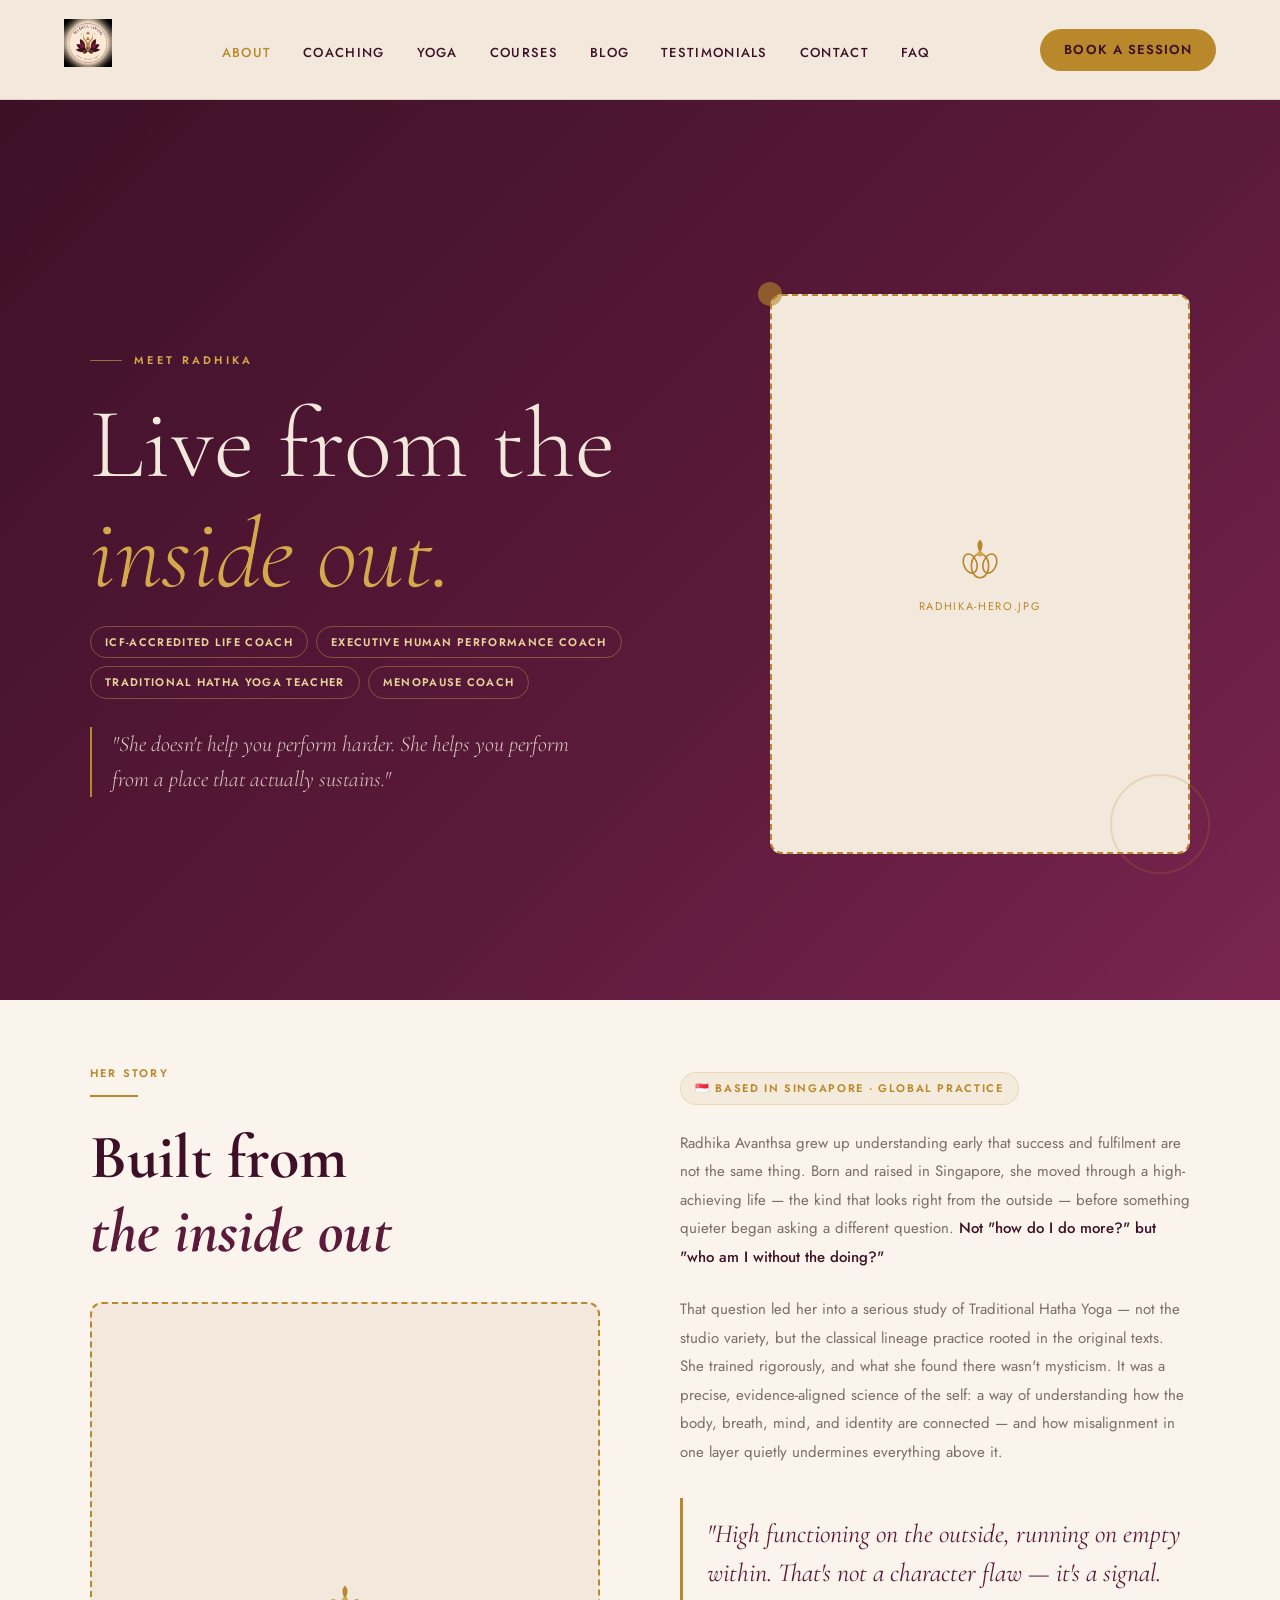
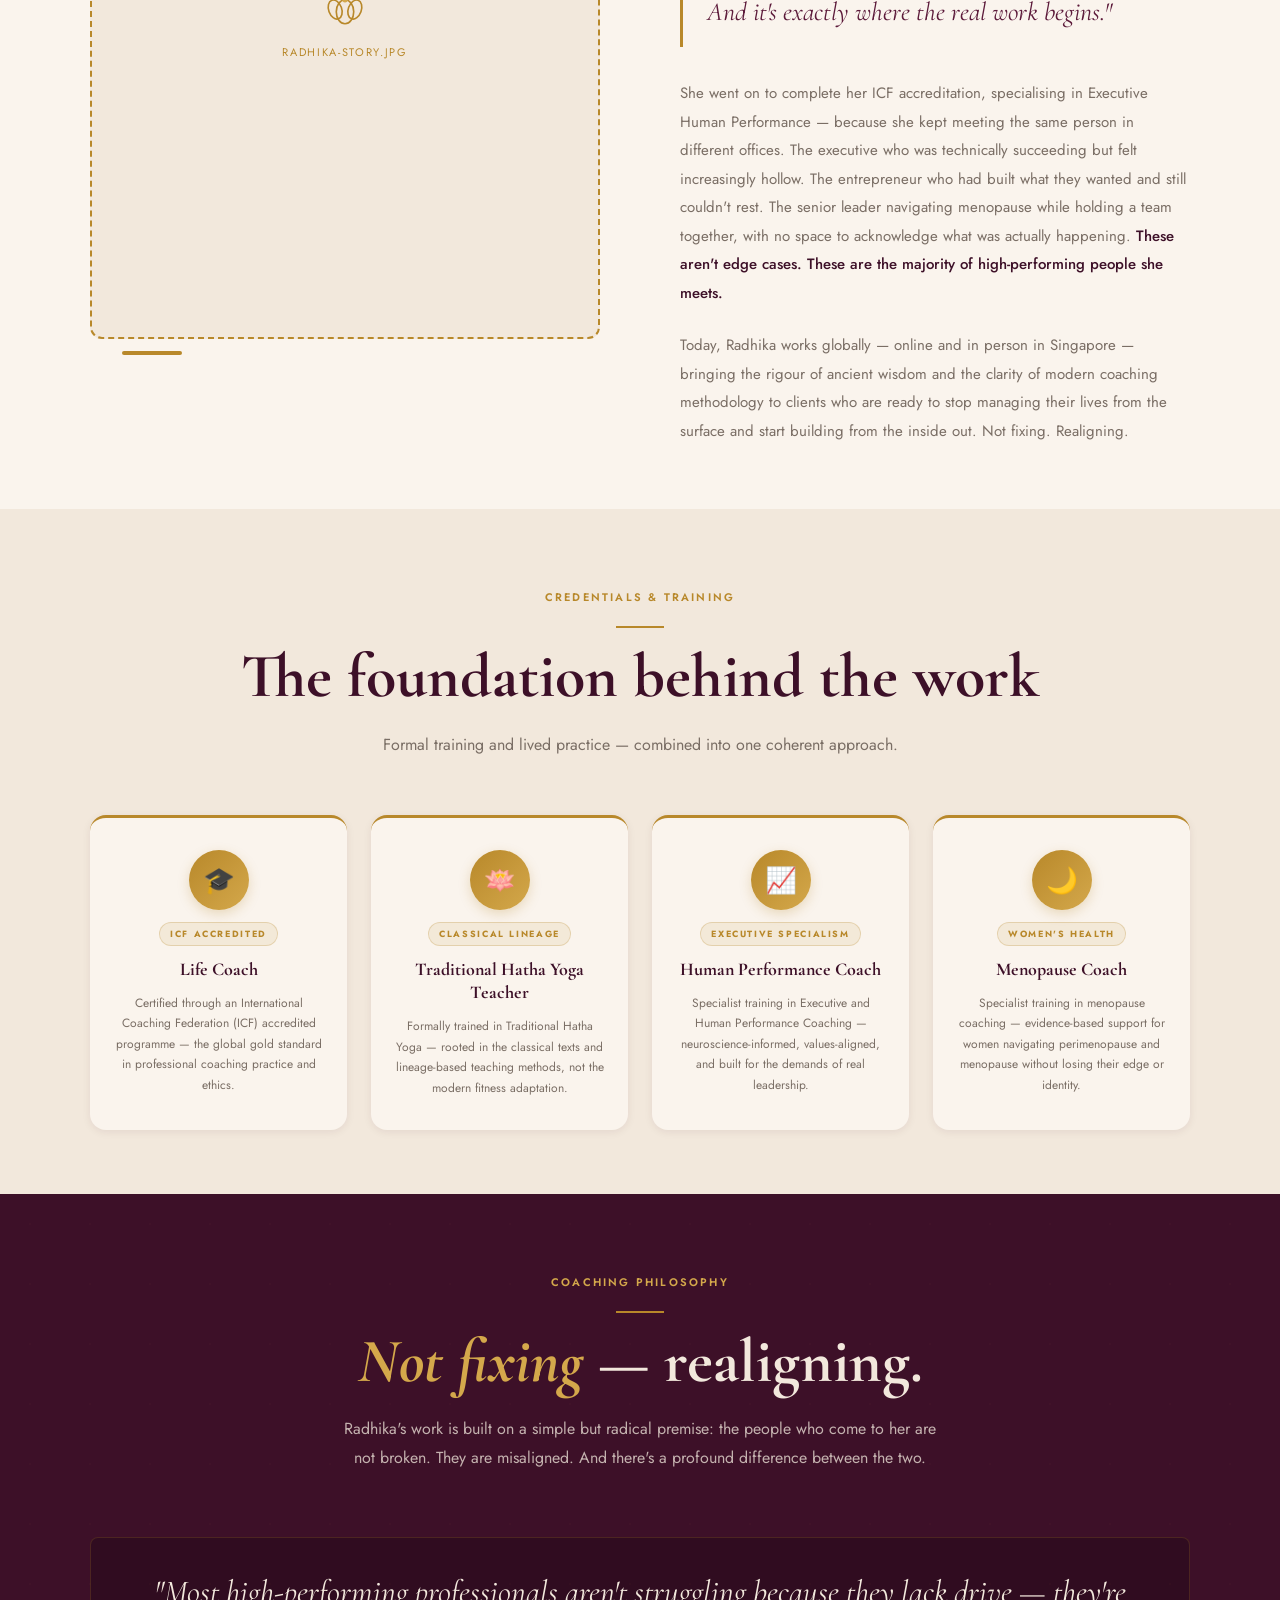
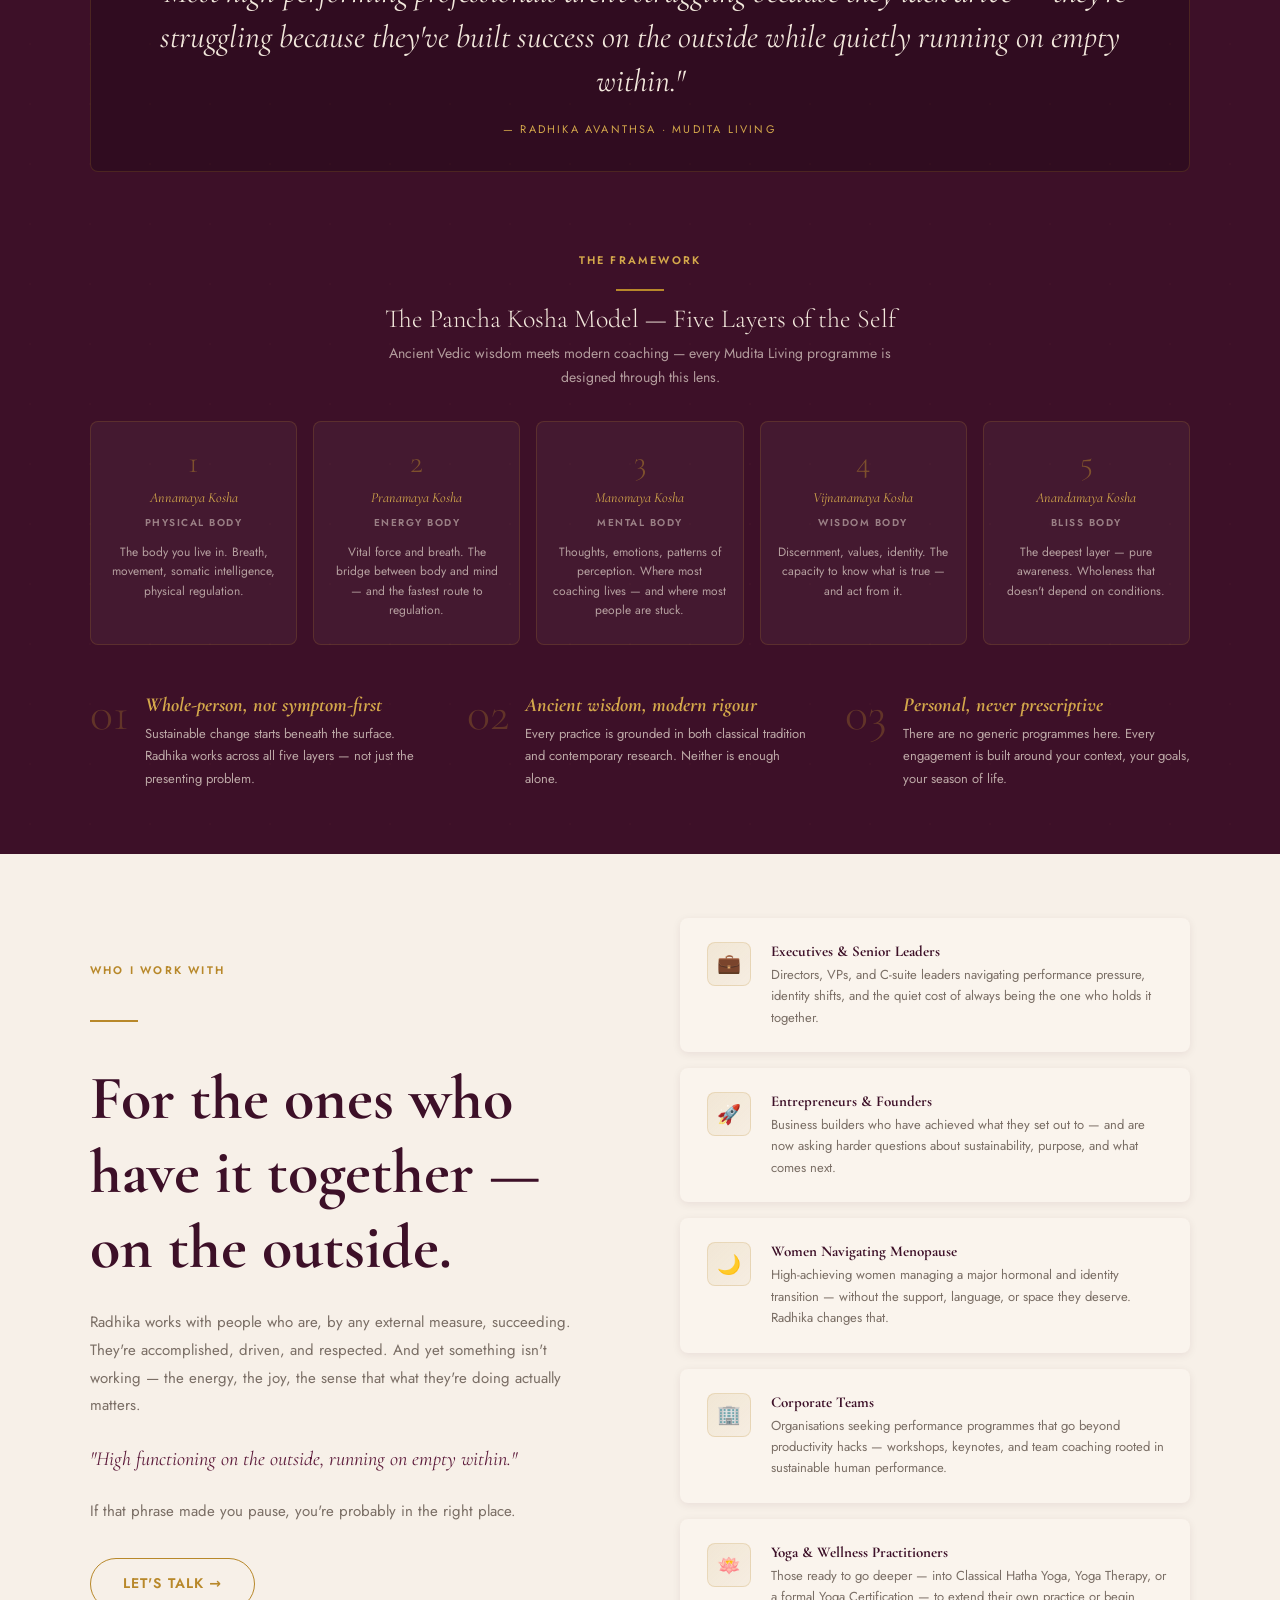
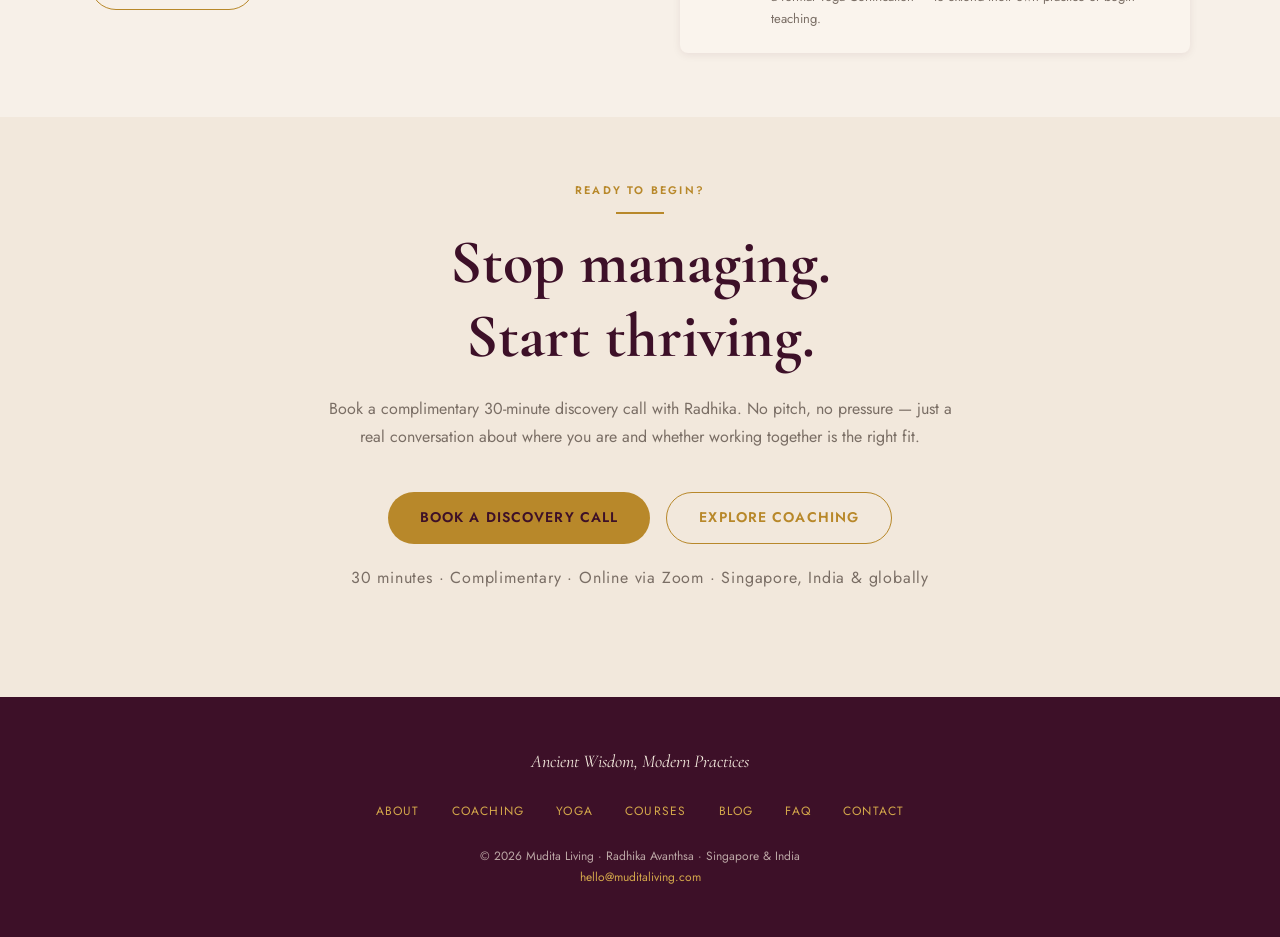
==== pages/about.html @ 6f137ca6 "Fix full nav all pages + active states + font sizes" ====
<!DOCTYPE html>
<html lang="en">
<head>
  <meta charset="UTF-8" />
  <meta name="viewport" content="width=device-width, initial-scale=1.0" />
  <title>About Radhika Avanthsa — ICF-Accredited Coach | Mudita Living</title>
  <meta name="description" content="Meet Radhika Avanthsa — ICF-Accredited Life Coach, Executive Human Performance Coach, and Traditional Hatha Yoga Teacher based in Singapore. Ancient wisdom, modern practice." />
  <meta name="keywords" content="Radhika Avanthsa, ICF accredited life coach Singapore, executive coach Singapore, yoga teacher Singapore, menopause coach" />
  <link rel="stylesheet" href="../assets/brand.css" />
  <style>
  /* Brand tokens — embedded for local file compatibility */
  @import url('https://fonts.googleapis.com/css2?family=Cormorant+Garamond:ital,wght@0,300;0,400;0,600;1,400&family=Jost:wght@300;400;500;600&display=swap');
  :root {
    --burgundy: #5C1A3A;
    --dark-burgundy: #3D1028;
    --gold: #B8882A;
    --light-gold: #D4A84B;
    --pale-gold: #E8D49A;
    --cream: #F2E8DC;
    --cream-2: #F7F0E8;
    --off-white: #FAF4ED;
    --muted-brown: #7A6E65;
    --warm-beige: #DDD0BE;
    --font-display: 'Cormorant Garamond', Georgia, serif;
    --font-body: 'Jost', system-ui, sans-serif;
    --text-hero: clamp(66px, 9.4vw, 100px);
    --text-h1: clamp(43px, 6.2vw, 62px);
    --text-h2: clamp(35px, 4.7vw, 43px);
    --text-h3: 25px;
    --text-body: 24px;
    --text-caption: 19px;
    --space-xs: 0.5rem;
    --space-sm: 1rem;
    --space-md: 2rem;
    --space-lg: 4rem;
    --space-xl: 8rem;
    --radius-sm: 4px;
    --radius-md: 8px;
    --radius-lg: 16px;
    --radius-pill: 999px;
    --shadow-sm: 0 2px 8px rgba(61,16,40,0.08);
    --shadow-md: 0 4px 20px rgba(61,16,40,0.12);
    --shadow-lg: 0 8px 40px rgba(61,16,40,0.16);
  }
  *, *::before, *::after { box-sizing: border-box; margin: 0; padding: 0; }
  html { scroll-behavior: smooth; }
  body { font-family: var(--font-body); font-size: var(--text-body); color: var(--muted-brown); background-color: var(--cream); line-height: 1.7; -webkit-font-smoothing: antialiased; }
  h1,h2,h3,h4 { font-family: var(--font-display); color: var(--dark-burgundy); line-height: 1.2; }
  .btn-primary { display:inline-block; background:var(--gold); color:var(--dark-burgundy); font-family:var(--font-body); font-weight:600; font-size:14px; letter-spacing:0.08em; text-transform:uppercase; padding:14px 32px; border-radius:var(--radius-pill); text-decoration:none; transition:background 0.2s,transform 0.2s; }
  .btn-primary:hover { background:var(--light-gold); transform:translateY(-1px); }
  .btn-outline { display:inline-block; border:1.5px solid var(--gold); color:var(--gold); font-family:var(--font-body); font-weight:600; font-size:14px; letter-spacing:0.08em; text-transform:uppercase; padding:13px 32px; border-radius:var(--radius-pill); text-decoration:none; transition:all 0.2s; }
  .btn-outline:hover { background:var(--gold); color:var(--dark-burgundy); }
  .section-label { font-family:var(--font-body); font-size:11px; font-weight:600; letter-spacing:0.2em; text-transform:uppercase; color:var(--gold); }
  .divider-gold { width:48px; height:2px; background:var(--gold); margin:1rem 0; }
</style>
  <style>

    /* ═══════════════════════════════════════════
       NAV — exact from index.html
    ═══════════════════════════════════════════ */
    nav {
      position: fixed; position: relative; top: 0; left: 0; right: 0;
      display: flex; align-items: center; justify-content: space-between;
      padding: 1.2rem 5%;
      background: rgba(242, 232, 220, 0.95);
      backdrop-filter: blur(8px);
      border-bottom: 1px solid var(--warm-beige);
      z-index: 100;
    }
    .nav-logo img { height: 52px; }
    .nav-logo-text {
      font-family: var(--font-display);
      font-size: 22px; font-weight: 600;
      color: var(--dark-burgundy); text-decoration: none;
      letter-spacing: 0.02em;
    }
    .nav-links { display: flex; gap: 2rem; list-style: none; }
    .nav-links a {
      font-family: var(--font-body); font-size: 13px; font-weight: 500;
      letter-spacing: 0.1em; text-transform: uppercase;
      color: var(--dark-burgundy); text-decoration: none;
      transition: color 0.2s;
    }
    .nav-links a:hover { color: var(--gold); }
    .nav-links a.active { color: var(--gold); }
    .nav-cta { font-size: 13px !important; padding: 10px 24px !important; }

    /* ═══════════════════════════════════════════
       SECTION BASE
    ═══════════════════════════════════════════ */
    section { padding: var(--space-lg) 5%; }
    .section-inner { max-width: 1100px; margin: 0 auto; }
    .section-header { text-align: center; margin-bottom: 3.5rem; }
    .section-header h2 { font-size: var(--text-h1); margin: 0.5rem 0 1rem; }
    .section-header p { max-width: 580px; margin: 0 auto; font-size: 16px; line-height: 1.8; }

    /* ═══════════════════════════════════════════
       1. HERO
    ═══════════════════════════════════════════ */
    .hero {
      min-height: 100vh;
      display: flex; align-items: center;
      background: linear-gradient(135deg, var(--dark-burgundy) 0%, var(--burgundy) 60%, #7A2550 100%);
      padding: 8rem 5% 5rem;
      position: relative; overflow: hidden;
    }
    .hero::before {
      content: '';
      position: absolute; inset: 0;
      background: url("data:image/svg+xml,%3Csvg width='60' height='60' viewBox='0 0 60 60' xmlns='http://www.w3.org/2000/svg'%3E%3Cg fill='none' fill-rule='evenodd'%3E%3Cg fill='%23B8882A' fill-opacity='0.06'%3E%3Ccircle cx='30' cy='30' r='1'/%3E%3C/g%3E%3C/g%3E%3C/svg%3E");
      opacity: 0.5;
    }
    .hero-layout {
      position: relative;
      display: grid;
      grid-template-columns: 1fr 420px;
      gap: 5rem;
      align-items: center;
      max-width: 1100px;
      margin: 0 auto;
      width: 100%;
    }
    .hero-content {}
    .hero-eyebrow {
      font-family: var(--font-body); font-size: 11px; font-weight: 600;
      letter-spacing: 0.3em; text-transform: uppercase;
      color: var(--light-gold); margin-bottom: 1.25rem;
      display: flex; align-items: center; gap: 0.75rem;
    }
    .hero-eyebrow::before {
      content: ''; display: inline-block;
      width: 32px; height: 1px; background: var(--light-gold); opacity: 0.6;
    }
    .hero h1 {
      font-size: var(--text-hero);
      color: var(--cream);
      font-weight: 300; line-height: 1.1;
      margin-bottom: 1rem;
    }
    .hero h1 em { color: var(--light-gold); font-style: italic; }
    .hero-titles {
      display: flex; flex-wrap: wrap; gap: 0.5rem;
      margin-bottom: 1.75rem;
    }
    .hero-title-chip {
      font-family: var(--font-body); font-size: 11px; font-weight: 600;
      letter-spacing: 0.12em; text-transform: uppercase;
      border: 1px solid rgba(212,168,75,0.4);
      color: var(--pale-gold);
      padding: 6px 14px; border-radius: var(--radius-pill);
    }
    .hero-tagline {
      font-family: var(--font-display); font-size: clamp(18px, 2.2vw, 22px);
      font-style: italic; font-weight: 300;
      color: rgba(242,232,220,0.85); line-height: 1.6;
      max-width: 480px;
      border-left: 2px solid var(--gold);
      padding-left: 1.25rem;
    }

    /* Image column */
    .hero-image-col {}
    .hero-image-wrap {
      position: relative;
    }
    /* ── IMAGE PLACEHOLDER ── */
    .image-placeholder {
      width: 100%; aspect-ratio: 3/4;
      background: linear-gradient(160deg, rgba(92,26,58,0.6) 0%, rgba(61,16,40,0.85) 100%);
      border-radius: var(--radius-lg);
      border: 1px solid rgba(184,136,42,0.25);
      display: flex; flex-direction: column;
      align-items: center; justify-content: center; gap: 0.75rem;
      position: relative;
    }
    .image-placeholder-label {
      font-family: var(--font-body); font-size: 11px; font-weight: 600;
      letter-spacing: 0.2em; text-transform: uppercase;
      color: rgba(212,168,75,0.5);
    }
    .image-placeholder-sub {
      font-size: 11px; color: rgba(242,232,220,0.3);
      letter-spacing: 0.08em;
    }
    .image-accent-ring {
      position: absolute; bottom: -20px; right: -20px;
      width: 100px; height: 100px;
      border: 2px solid rgba(184,136,42,0.2);
      border-radius: 50%;
    }
    .image-accent-dot {
      position: absolute; top: -12px; left: -12px;
      width: 24px; height: 24px;
      background: var(--gold); border-radius: 50%; opacity: 0.6;
    }

    /* ═══════════════════════════════════════════
       2. HER STORY
    ═══════════════════════════════════════════ */
    .story { background: var(--off-white); }
    .story-layout {
      display: grid; grid-template-columns: 1fr 1fr;
      gap: 5rem; align-items: start;
    }
    .story-left { position: sticky; top: 6rem; }
    .story-left .section-label { display: block; margin-bottom: 0.75rem; }
    .story-left h2 { font-size: var(--text-h1); margin-bottom: 1.5rem; }
    .story-left h2 em { font-style: italic; color: var(--burgundy); }

    /* Story image (desktop) */
    .story-image-wrap { position: relative; margin-top: 2rem; }
    .story-image-placeholder {
      width: 100%; aspect-ratio: 4/5;
      background: linear-gradient(160deg, var(--burgundy) 0%, var(--dark-burgundy) 100%);
      border-radius: var(--radius-lg);
      display: flex; flex-direction: column;
      align-items: center; justify-content: center; gap: 0.5rem;
    }
    .story-image-placeholder .image-placeholder-label {
      color: rgba(212,168,75,0.5);
    }
    .story-accent-bar {
      position: absolute; bottom: -1rem; left: 2rem;
      height: 4px; width: 60px;
      background: var(--gold); border-radius: 2px;
    }

    .story-right { display: flex; flex-direction: column; gap: 1.5rem; padding-top: 0.5rem; }
    .story-right p { font-size: 15px; line-height: 1.9; color: var(--muted-brown); }
    .story-right p strong {
      color: var(--dark-burgundy);
      font-weight: 500;
    }
    .story-pull-quote {
      font-family: var(--font-display); font-size: clamp(20px, 2.5vw, 26px);
      font-style: italic; color: var(--burgundy);
      line-height: 1.5;
      border-left: 3px solid var(--gold);
      padding: 1rem 0 1rem 1.5rem;
      margin: 0.5rem 0;
    }
    .story-origin-tag {
      display: inline-flex; align-items: center; gap: 0.5rem;
      font-family: var(--font-body); font-size: 11px; font-weight: 600;
      letter-spacing: 0.15em; text-transform: uppercase;
      color: var(--gold); background: rgba(184,136,42,0.08);
      border: 1px solid rgba(184,136,42,0.2);
      padding: 6px 14px; border-radius: var(--radius-pill);
      align-self: flex-start;
    }

    /* ═══════════════════════════════════════════
       3. CREDENTIALS
    ═══════════════════════════════════════════ */
    .credentials { background: var(--cream); }
    .creds-grid {
      display: grid; grid-template-columns: repeat(4, 1fr); gap: 1.5rem;
    }
    .cred-card {
      background: var(--off-white);
      border-radius: var(--radius-lg);
      padding: 2rem 1.5rem;
      text-align: center;
      border-top: 3px solid var(--gold);
      box-shadow: var(--shadow-sm);
      transition: transform 0.2s, box-shadow 0.2s;
      display: flex; flex-direction: column; align-items: center; gap: 0.75rem;
    }
    .cred-card:hover { transform: translateY(-3px); box-shadow: var(--shadow-md); }
    .cred-icon-wrap {
      width: 60px; height: 60px; border-radius: 50%;
      background: linear-gradient(135deg, var(--gold), var(--light-gold));
      display: flex; align-items: center; justify-content: center;
      font-size: 1.6rem;
      box-shadow: 0 4px 12px rgba(184,136,42,0.25);
    }
    .cred-badge {
      font-family: var(--font-body); font-size: 9px; font-weight: 700;
      letter-spacing: 0.18em; text-transform: uppercase;
      color: var(--gold); background: rgba(184,136,42,0.1);
      border: 1px solid rgba(184,136,42,0.25);
      padding: 3px 10px; border-radius: var(--radius-pill);
    }
    .cred-card h3 {
      font-family: var(--font-display); font-size: 18px;
      color: var(--dark-burgundy); line-height: 1.3;
    }
    .cred-card p { font-size: 12px; line-height: 1.7; color: var(--muted-brown); }

    /* ═══════════════════════════════════════════
       4. PHILOSOPHY
    ═══════════════════════════════════════════ */
    .philosophy {
      background: var(--dark-burgundy);
      position: relative; overflow: hidden;
    }
    .philosophy::before {
      content: '';
      position: absolute; inset: 0;
      background: url("data:image/svg+xml,%3Csvg width='60' height='60' viewBox='0 0 60 60' xmlns='http://www.w3.org/2000/svg'%3E%3Cg fill='none' fill-rule='evenodd'%3E%3Cg fill='%23B8882A' fill-opacity='0.04'%3E%3Ccircle cx='30' cy='30' r='1'/%3E%3C/g%3E%3C/g%3E%3C/svg%3E");
    }
    .philosophy .section-inner { position: relative; }
    .philosophy-top {
      text-align: center; margin-bottom: 4rem;
    }
    .philosophy-top .section-label { color: var(--light-gold); }
    .philosophy-top h2 {
      font-size: var(--text-h1); color: var(--cream);
      margin: 0.75rem 0 1rem;
    }
    .philosophy-top h2 em { font-style: italic; color: var(--light-gold); }
    .philosophy-top p {
      color: rgba(242,232,220,0.75); max-width: 600px;
      margin: 0 auto; font-size: 16px; line-height: 1.8;
    }

    /* Signature phrase band */
    .phrase-band {
      background: rgba(0,0,0,0.2);
      border: 1px solid rgba(184,136,42,0.2);
      border-radius: var(--radius-md);
      padding: 2rem 2.5rem;
      text-align: center;
      margin-bottom: 4rem;
    }
    .phrase-band blockquote {
      font-family: var(--font-display); font-size: clamp(22px, 3vw, 32px);
      font-style: italic; color: var(--cream); line-height: 1.4;
    }
    .phrase-band cite {
      display: block; margin-top: 1rem;
      font-family: var(--font-body); font-style: normal;
      font-size: 11px; letter-spacing: 0.2em; text-transform: uppercase;
      color: var(--light-gold);
    }

    /* Pancha Kosha grid */
    .kosha-grid {
      display: grid; grid-template-columns: repeat(5, 1fr); gap: 1rem;
      margin-bottom: 3rem;
    }
    .kosha-card {
      background: rgba(255,255,255,0.04);
      border: 1px solid rgba(184,136,42,0.2);
      border-radius: var(--radius-md);
      padding: 1.5rem 1rem; text-align: center;
      transition: background 0.2s, border-color 0.2s;
    }
    .kosha-card:hover {
      background: rgba(184,136,42,0.1);
      border-color: rgba(184,136,42,0.4);
    }
    .kosha-num {
      font-family: var(--font-display); font-size: 32px;
      font-weight: 300; color: var(--gold); opacity: 0.5;
      line-height: 1;
      margin-bottom: 0.5rem;
    }
    .kosha-sanskrit {
      font-family: var(--font-display); font-size: 14px;
      font-style: italic; color: var(--light-gold);
      margin-bottom: 0.25rem;
    }
    .kosha-english {
      font-family: var(--font-body); font-size: 10px;
      font-weight: 600; letter-spacing: 0.15em; text-transform: uppercase;
      color: rgba(242,232,220,0.5); margin-bottom: 0.75rem;
    }
    .kosha-card p { font-size: 12px; color: rgba(242,232,220,0.65); line-height: 1.6; }

    /* How it works — 3 principles */
    .principles-grid { display: grid; grid-template-columns: repeat(3, 1fr); gap: 2rem; }
    .principle {
      display: flex; gap: 1rem; align-items: flex-start;
    }
    .principle-num {
      font-family: var(--font-display); font-size: 48px; font-weight: 300;
      color: var(--gold); opacity: 0.3; line-height: 0.9; flex-shrink: 0;
    }
    .principle h3 {
      font-family: var(--font-display); font-size: 20px;
      font-style: italic; color: var(--light-gold); margin-bottom: 0.4rem;
    }
    .principle p { font-size: 13px; color: rgba(242,232,220,0.7); line-height: 1.7; }

    /* ═══════════════════════════════════════════
       5. WHO I WORK WITH
    ═══════════════════════════════════════════ */
    .who { background: var(--cream-2); }
    .who-layout { display: grid; grid-template-columns: 1fr 1fr; gap: 5rem; align-items: center; }
    .who-intro { display: flex; flex-direction: column; gap: 1.5rem; }
    .who-intro h2 { font-size: var(--text-h1); }
    .who-intro p { font-size: 15px; line-height: 1.85; }
    .who-intro .signature-phrase {
      font-family: var(--font-display); font-size: 20px; font-style: italic;
      color: var(--burgundy); line-height: 1.5;
    }

    .who-cards { display: flex; flex-direction: column; gap: 1rem; }
    .who-card {
      display: flex; gap: 1.25rem; align-items: flex-start;
      background: var(--off-white); border-radius: var(--radius-md);
      padding: 1.5rem;
      box-shadow: var(--shadow-sm);
      border-left: 3px solid transparent;
      transition: border-color 0.2s, box-shadow 0.2s;
    }
    .who-card:hover { border-color: var(--gold); box-shadow: var(--shadow-md); }
    .who-card-icon {
      width: 44px; height: 44px; border-radius: var(--radius-md);
      background: linear-gradient(135deg, rgba(184,136,42,0.12), rgba(184,136,42,0.06));
      border: 1px solid rgba(184,136,42,0.2);
      display: flex; align-items: center; justify-content: center;
      font-size: 1.2rem; flex-shrink: 0;
    }
    .who-card h3 { font-size: 15px; color: var(--dark-burgundy); margin-bottom: 0.25rem; }
    .who-card p { font-size: 13px; line-height: 1.65; }

    /* ═══════════════════════════════════════════
       6. CTA
    ═══════════════════════════════════════════ */
    .cta-section {
      background: var(--cream);
      text-align: center;
      padding: var(--space-lg) 5%;
    }
    .cta-inner { max-width: 640px; margin: 0 auto; }
    .cta-section .section-label { display: block; margin-bottom: 0.75rem; }
    .cta-section h2 {
      font-size: var(--text-h1); margin: 0.5rem 0 1.25rem;
    }
    .cta-section p { font-size: 16px; line-height: 1.8; margin-bottom: 2.5rem; }
    .cta-actions { display: flex; gap: 1rem; justify-content: center; flex-wrap: wrap; }
    .cta-note {
      margin-top: 1.25rem;
      font-size: 12px; color: var(--muted-brown); letter-spacing: 0.05em;
    }

    /* ═══════════════════════════════════════════
       FOOTER — exact from index.html
    ═══════════════════════════════════════════ */
    footer {
      background: var(--dark-burgundy);
      color: rgba(242,232,220,0.7);
      padding: 3rem 5%;
      text-align: center;
    }
    footer .footer-logo img { height: 48px; margin-bottom: 1.5rem; opacity: 0.9; }
    footer p { font-size: 13px; line-height: 1.8; }
    footer a { color: var(--light-gold); text-decoration: none; }
    .footer-links {
      display: flex; justify-content: center; gap: 2rem;
      margin: 1.5rem 0; flex-wrap: wrap;
    }
    .footer-links a { font-size: 12px; letter-spacing: 0.1em; text-transform: uppercase; }

    /* ── HAMBURGER DROPDOWN ── */
    .nav-hamburger {
      display: none;
      background: none;
      border: none;
      font-size: 24px;
      color: #3D1028;
      cursor: pointer;
      padding: 4px 8px;
      line-height: 1;
    }
    .nav-dropdown {
      display: none;
      position: absolute;
      top: 100%;
      left: 0;
      right: 0;
      background: #F2E8DC;
      border-bottom: 2px solid #B8882A;
      padding: 1rem 5%;
      z-index: 99;
    }
    .nav-dropdown.open { display: block; }
    .nav-dropdown a {
      display: block;
      padding: 0.75rem 0;
      font-family: 'Jost', sans-serif;
      font-size: 14px;
      color: #3D1028;
      text-decoration: none;
      text-transform: uppercase;
      letter-spacing: 0.1em;
      border-bottom: 1px solid #DDD0BE;
    }
    .nav-dropdown a:hover { color: #B8882A; }
    .nav-dropdown .mob-book {
      display: block;
      margin-top: 0.75rem;
      background: #B8882A;
      color: #3D1028 !important;
      text-align: center;
      padding: 0.75rem 1rem;
      border-radius: 999px;
      font-weight: 600;
      border-bottom: none !important;
    }

    /* ═══════════════════════════════════════════
       RESPONSIVE
    ═══════════════════════════════════════════ */
    @media (max-width: 1024px) {
      .kosha-grid { grid-template-columns: repeat(3, 1fr); gap: 1rem; }
      .creds-grid { grid-template-columns: repeat(2, 1fr); }
      .hero-layout { grid-template-columns: 1fr; }
      .hero-image-col { display: none; }
    }
    @media (max-width: 768px) {
      .nav-links, .nav-cta { display: none !important; }
      .nav-hamburger { display: block; }
      .story-layout, .who-layout { grid-template-columns: 1fr; gap: 2.5rem; }
      .story-left { position: static; }
      .story-image-wrap { display: none; }
      .principles-grid { grid-template-columns: 1fr; gap: 2rem; }
      .kosha-grid { grid-template-columns: repeat(2, 1fr); }
    }
    @media (max-width: 480px) {
      .creds-grid { grid-template-columns: 1fr; }
      .kosha-grid { grid-template-columns: 1fr; }
    }

  </style>
</head>
<body>

  <!-- ══════════════════════════════════════
       NAV — exact from index.html
  ══════════════════════════════════════ -->
  <nav>
    <a class="nav-logo" href="../index.html">
      <img src="../assets/MuditaLiving-Logo-WithoutTL.png" alt="Mudita Living"
        style="height:48px;"
        onerror="this.style.display='none'; this.nextElementSibling.style.display='inline-block'"/>
      <span style="display:none; font-family:'Cormorant Garamond',serif; font-size:22px; color:#3D1028; font-weight:600; letter-spacing:0.05em;">Mudita Living</span>
    </a>
    <ul class="nav-links">
      <li><a href="about.html" class="active">About</a></li>
      <li><a href="coaching.html">Coaching</a></li>
      <li><a href="yoga.html">Yoga</a></li>
      <li><a href="courses.html">Courses</a></li>
      <li><a href="blog.html">Blog</a></li>
      <li><a href="testimonials.html">Testimonials</a></li>
      <li><a href="contact.html">Contact</a></li>
      <li><a href="faq.html">FAQ</a></li>
    </ul>
    <a href="contact.html" class="btn-primary nav-cta">Book a Session</a>
    <button class="nav-hamburger" id="navHamburger" onclick="toggleHamburger()" aria-label="Open menu">☰</button>
  </nav>

  <div class="nav-dropdown" id="navDropdown">
    <a href="about.html" onclick="closeHamburger()">About</a>
    <a href="coaching.html" onclick="closeHamburger()">Coaching</a>
    <a href="yoga.html" onclick="closeHamburger()">Yoga</a>
    <a href="courses.html" onclick="closeHamburger()">Courses</a>
    <a href="blog.html" onclick="closeHamburger()">Blog</a>
    <a href="testimonials.html" onclick="closeHamburger()">Testimonials</a>
    <a href="contact.html" onclick="closeHamburger()">Contact</a>
    <a href="faq.html" onclick="closeHamburger()">FAQ</a>
    <a href="contact.html" class="mob-book" onclick="closeHamburger()">Book a Session</a>
  </div>

  <!-- ══════════════════════════════════════
       1. HERO
  ══════════════════════════════════════ -->
  <section class="hero">
    <div class="hero-layout">
      <div class="hero-content">
        <p class="hero-eyebrow">Meet Radhika</p>
        <h1>Live from the<br/><em>inside out.</em></h1>
        <div class="hero-titles">
          <span class="hero-title-chip">ICF-Accredited Life Coach</span>
          <span class="hero-title-chip">Executive Human Performance Coach</span>
          <span class="hero-title-chip">Traditional Hatha Yoga Teacher</span>
          <span class="hero-title-chip">Menopause Coach</span>
        </div>
        <p class="hero-tagline">
          "She doesn't help you perform harder. She helps you perform from a place that actually sustains."
        </p>
      </div>

      <div class="hero-image-col">
        <div class="hero-image-wrap">
          <!-- ╔══════════════════════════════╗
               ║   IMAGE PLACEHOLDER          ║
               ║   Replace with Radhika's     ║
               ║   professional photo         ║
               ╚══════════════════════════════╝ -->
          <!-- Replace with: assets/images/radhika-hero.jpg -->
          <div class="image-placeholder" id="hero-image-placeholder" style="background:#F2E8DC; border:2px dashed #B8882A; border-radius:12px; min-height:320px; display:flex; align-items:center; justify-content:center; flex-direction:column; gap:1rem;">
            <svg width="48" height="48" viewBox="0 0 44 44" fill="none">
              <ellipse cx="22" cy="30" rx="8" ry="11" fill="none" stroke="#B8882A" stroke-width="1.5"/>
              <ellipse cx="13" cy="28" rx="6" ry="9" transform="rotate(-20 13 28)" fill="none" stroke="#B8882A" stroke-width="1.5"/>
              <ellipse cx="31" cy="28" rx="6" ry="9" transform="rotate(20 31 28)" fill="none" stroke="#B8882A" stroke-width="1.5"/>
              <path d="M22 19 C20 14,18 10,22 6 C26 10,24 14,22 19Z" fill="#B8882A"/>
              <circle cx="22" cy="19" r="2.5" fill="#D4A84B"/>
            </svg>
            <span style="font-family:'Jost',sans-serif; font-size:11px; color:#B8882A; letter-spacing:0.15em; text-transform:uppercase;">radhika-hero.jpg</span>
          </div>
          <div class="image-accent-ring"></div>
          <div class="image-accent-dot"></div>
        </div>
      </div>
    </div>
  </section>

  <!-- ══════════════════════════════════════
       2. HER STORY
  ══════════════════════════════════════ -->
  <section class="story">
    <div class="section-inner">
      <div class="story-layout">

        <div class="story-left">
          <span class="section-label">Her Story</span>
          <div class="divider-gold" style="margin:0.75rem 0 1.5rem;"></div>
          <h2>Built from<br/><em>the inside out</em></h2>

          <!-- ╔══════════════════════════════╗
               ║   IMAGE PLACEHOLDER          ║
               ║   Radhika — candid / warm    ║
               ╚══════════════════════════════╝ -->
          <div class="story-image-wrap">
            <!-- Replace with: assets/images/radhika-story.jpg -->
            <div class="story-image-placeholder" id="story-image-placeholder" style="background:#F2E8DC; border:2px dashed #B8882A; border-radius:12px; min-height:320px; display:flex; align-items:center; justify-content:center; flex-direction:column; gap:1rem;">
              <svg width="48" height="48" viewBox="0 0 44 44" fill="none">
                <ellipse cx="22" cy="30" rx="8" ry="11" fill="none" stroke="#B8882A" stroke-width="1.5"/>
                <ellipse cx="13" cy="28" rx="6" ry="9" transform="rotate(-20 13 28)" fill="none" stroke="#B8882A" stroke-width="1.5"/>
                <ellipse cx="31" cy="28" rx="6" ry="9" transform="rotate(20 31 28)" fill="none" stroke="#B8882A" stroke-width="1.5"/>
                <path d="M22 19 C20 14,18 10,22 6 C26 10,24 14,22 19Z" fill="#B8882A"/>
                <circle cx="22" cy="19" r="2.5" fill="#D4A84B"/>
              </svg>
              <span style="font-family:'Jost',sans-serif; font-size:11px; color:#B8882A; letter-spacing:0.15em; text-transform:uppercase;">radhika-story.jpg</span>
            </div>
            <div class="story-accent-bar"></div>
          </div>
        </div>

        <div class="story-right">
          <span class="story-origin-tag">🇸🇬 Based in Singapore · Global practice</span>

          <p>Radhika Avanthsa grew up understanding early that success and fulfilment are not the same thing. Born and raised in Singapore, she moved through a high-achieving life — the kind that looks right from the outside — before something quieter began asking a different question. <strong>Not "how do I do more?" but "who am I without the doing?"</strong></p>

          <p>That question led her into a serious study of Traditional Hatha Yoga — not the studio variety, but the classical lineage practice rooted in the original texts. She trained rigorously, and what she found there wasn't mysticism. It was a precise, evidence-aligned science of the self: a way of understanding how the body, breath, mind, and identity are connected — and how misalignment in one layer quietly undermines everything above it.</p>

          <div class="story-pull-quote">
            "High functioning on the outside, running on empty within. That's not a character flaw — it's a signal. And it's exactly where the real work begins."
          </div>

          <p>She went on to complete her ICF accreditation, specialising in Executive Human Performance — because she kept meeting the same person in different offices. The executive who was technically succeeding but felt increasingly hollow. The entrepreneur who had built what they wanted and still couldn't rest. The senior leader navigating menopause while holding a team together, with no space to acknowledge what was actually happening. <strong>These aren't edge cases. These are the majority of high-performing people she meets.</strong></p>

          <p>Today, Radhika works globally — online and in person in Singapore — bringing the rigour of ancient wisdom and the clarity of modern coaching methodology to clients who are ready to stop managing their lives from the surface and start building from the inside out. Not fixing. Realigning.</p>
        </div>

      </div>
    </div>
  </section>

  <!-- ══════════════════════════════════════
       3. CREDENTIALS & TRAINING
  ══════════════════════════════════════ -->
  <section class="credentials">
    <div class="section-inner">
      <div class="section-header">
        <span class="section-label">Credentials & Training</span>
        <div class="divider-gold" style="margin:0.75rem auto;"></div>
        <h2>The foundation behind the work</h2>
        <p>Formal training and lived practice — combined into one coherent approach.</p>
      </div>

      <div class="creds-grid">

        <div class="cred-card">
          <div class="cred-icon-wrap">🎓</div>
          <span class="cred-badge">ICF Accredited</span>
          <h3>Life Coach</h3>
          <p>Certified through an International Coaching Federation (ICF) accredited programme — the global gold standard in professional coaching practice and ethics.</p>
        </div>

        <div class="cred-card">
          <div class="cred-icon-wrap">🪷</div>
          <span class="cred-badge">Classical Lineage</span>
          <h3>Traditional Hatha Yoga Teacher</h3>
          <p>Formally trained in Traditional Hatha Yoga — rooted in the classical texts and lineage-based teaching methods, not the modern fitness adaptation.</p>
        </div>

        <div class="cred-card">
          <div class="cred-icon-wrap">📈</div>
          <span class="cred-badge">Executive Specialism</span>
          <h3>Human Performance Coach</h3>
          <p>Specialist training in Executive and Human Performance Coaching — neuroscience-informed, values-aligned, and built for the demands of real leadership.</p>
        </div>

        <div class="cred-card">
          <div class="cred-icon-wrap">🌙</div>
          <span class="cred-badge">Women's Health</span>
          <h3>Menopause Coach</h3>
          <p>Specialist training in menopause coaching — evidence-based support for women navigating perimenopause and menopause without losing their edge or identity.</p>
        </div>

      </div>
    </div>
  </section>

  <!-- ══════════════════════════════════════
       4. PHILOSOPHY
  ══════════════════════════════════════ -->
  <section class="philosophy">
    <div class="section-inner">

      <div class="philosophy-top">
        <span class="section-label">Coaching Philosophy</span>
        <div class="divider-gold" style="margin:0.75rem auto;"></div>
        <h2><em>Not fixing</em> — realigning.</h2>
        <p>Radhika's work is built on a simple but radical premise: the people who come to her are not broken. They are misaligned. And there's a profound difference between the two.</p>
      </div>

      <div class="phrase-band">
        <blockquote>
          "Most high-performing professionals aren't struggling because they lack drive — they're struggling because they've built success on the outside while quietly running on empty within."
        </blockquote>
        <cite>— Radhika Avanthsa · Mudita Living</cite>
      </div>

      <!-- Pancha Kosha Model -->
      <div style="text-align:center; margin-bottom:2rem;">
        <span class="section-label" style="color:var(--light-gold);">The Framework</span>
        <div class="divider-gold" style="margin:0.75rem auto;"></div>
        <h3 style="font-family:var(--font-display); font-size:clamp(20px,2.5vw,26px); color:var(--cream); font-weight:300; margin-bottom:0.5rem;">
          The Pancha Kosha Model — Five Layers of the Self
        </h3>
        <p style="color:rgba(242,232,220,0.65); font-size:14px; max-width:560px; margin:0 auto;">
          Ancient Vedic wisdom meets modern coaching — every Mudita Living programme is designed through this lens.
        </p>
      </div>

      <div class="kosha-grid">
        <div class="kosha-card">
          <div class="kosha-num">1</div>
          <div class="kosha-sanskrit">Annamaya Kosha</div>
          <div class="kosha-english">Physical Body</div>
          <p>The body you live in. Breath, movement, somatic intelligence, physical regulation.</p>
        </div>
        <div class="kosha-card">
          <div class="kosha-num">2</div>
          <div class="kosha-sanskrit">Pranamaya Kosha</div>
          <div class="kosha-english">Energy Body</div>
          <p>Vital force and breath. The bridge between body and mind — and the fastest route to regulation.</p>
        </div>
        <div class="kosha-card">
          <div class="kosha-num">3</div>
          <div class="kosha-sanskrit">Manomaya Kosha</div>
          <div class="kosha-english">Mental Body</div>
          <p>Thoughts, emotions, patterns of perception. Where most coaching lives — and where most people are stuck.</p>
        </div>
        <div class="kosha-card">
          <div class="kosha-num">4</div>
          <div class="kosha-sanskrit">Vijnanamaya Kosha</div>
          <div class="kosha-english">Wisdom Body</div>
          <p>Discernment, values, identity. The capacity to know what is true — and act from it.</p>
        </div>
        <div class="kosha-card">
          <div class="kosha-num">5</div>
          <div class="kosha-sanskrit">Anandamaya Kosha</div>
          <div class="kosha-english">Bliss Body</div>
          <p>The deepest layer — pure awareness. Wholeness that doesn't depend on conditions.</p>
        </div>
      </div>

      <div class="principles-grid" style="margin-top:3rem;">
        <div class="principle">
          <div class="principle-num">01</div>
          <div>
            <h3>Whole-person, not symptom-first</h3>
            <p style="color:rgba(242,232,220,0.7); font-size:13px; line-height:1.7;">Sustainable change starts beneath the surface. Radhika works across all five layers — not just the presenting problem.</p>
          </div>
        </div>
        <div class="principle">
          <div class="principle-num">02</div>
          <div>
            <h3>Ancient wisdom, modern rigour</h3>
            <p style="color:rgba(242,232,220,0.7); font-size:13px; line-height:1.7;">Every practice is grounded in both classical tradition and contemporary research. Neither is enough alone.</p>
          </div>
        </div>
        <div class="principle">
          <div class="principle-num">03</div>
          <div>
            <h3>Personal, never prescriptive</h3>
            <p style="color:rgba(242,232,220,0.7); font-size:13px; line-height:1.7;">There are no generic programmes here. Every engagement is built around your context, your goals, your season of life.</p>
          </div>
        </div>
      </div>

    </div>
  </section>

  <!-- ══════════════════════════════════════
       5. WHO I WORK WITH
  ══════════════════════════════════════ -->
  <section class="who">
    <div class="section-inner">
      <div class="who-layout">

        <div class="who-intro">
          <span class="section-label">Who I Work With</span>
          <div class="divider-gold"></div>
          <h2>For the ones who have it together — on the outside.</h2>
          <p>Radhika works with people who are, by any external measure, succeeding. They're accomplished, driven, and respected. And yet something isn't working — the energy, the joy, the sense that what they're doing actually matters.</p>
          <p class="signature-phrase">"High functioning on the outside, running on empty within."</p>
          <p>If that phrase made you pause, you're probably in the right place.</p>
          <a href="contact.html" class="btn-outline" style="align-self:flex-start; margin-top:0.5rem;">Let's talk →</a>
        </div>

        <div class="who-cards">

          <div class="who-card">
            <div class="who-card-icon">💼</div>
            <div>
              <h3>Executives & Senior Leaders</h3>
              <p>Directors, VPs, and C-suite leaders navigating performance pressure, identity shifts, and the quiet cost of always being the one who holds it together.</p>
            </div>
          </div>

          <div class="who-card">
            <div class="who-card-icon">🚀</div>
            <div>
              <h3>Entrepreneurs & Founders</h3>
              <p>Business builders who have achieved what they set out to — and are now asking harder questions about sustainability, purpose, and what comes next.</p>
            </div>
          </div>

          <div class="who-card">
            <div class="who-card-icon">🌙</div>
            <div>
              <h3>Women Navigating Menopause</h3>
              <p>High-achieving women managing a major hormonal and identity transition — without the support, language, or space they deserve. Radhika changes that.</p>
            </div>
          </div>

          <div class="who-card">
            <div class="who-card-icon">🏢</div>
            <div>
              <h3>Corporate Teams</h3>
              <p>Organisations seeking performance programmes that go beyond productivity hacks — workshops, keynotes, and team coaching rooted in sustainable human performance.</p>
            </div>
          </div>

          <div class="who-card">
            <div class="who-card-icon">🪷</div>
            <div>
              <h3>Yoga & Wellness Practitioners</h3>
              <p>Those ready to go deeper — into Classical Hatha Yoga, Yoga Therapy, or a formal Yoga Certification — to extend their own practice or begin teaching.</p>
            </div>
          </div>

        </div>
      </div>
    </div>
  </section>

  <!-- ══════════════════════════════════════
       6. CTA
  ══════════════════════════════════════ -->
  <section class="cta-section">
    <div class="cta-inner">
      <span class="section-label">Ready to begin?</span>
      <div class="divider-gold" style="margin:0.75rem auto;"></div>
      <h2>Stop managing.<br/>Start thriving.</h2>
      <p>Book a complimentary 30-minute discovery call with Radhika. No pitch, no pressure — just a real conversation about where you are and whether working together is the right fit.</p>
      <div class="cta-actions">
        <a href="contact.html" class="btn-primary">Book a Discovery Call</a>
        <a href="coaching.html" class="btn-outline">Explore Coaching</a>
      </div>
      <p class="cta-note">30 minutes · Complimentary · Online via Zoom · Singapore, India & globally</p>
    </div>
  </section>

  <!-- ══════════════════════════════════════
       FOOTER — exact from index.html
  ══════════════════════════════════════ -->
  <footer>
    <div class="footer-logo">
      <img src="../assets/images/logo-light.png" alt="Mudita Living"
           onerror="this.style.display='none'" />
    </div>
    <p style="font-family: var(--font-display); font-style:italic; font-size:18px; color:var(--cream); margin-bottom:0.5rem;">
      Ancient Wisdom, Modern Practices
    </p>
    <div class="footer-links">
      <a href="about.html">About</a>
      <a href="coaching.html">Coaching</a>
      <a href="yoga.html">Yoga</a>
      <a href="courses.html">Courses</a>
      <a href="blog.html">Blog</a>
      <a href="faq.html">FAQ</a>
      <a href="contact.html">Contact</a>
    </div>
    <p style="margin-top:1.5rem; font-size:12px;">
      © 2026 Mudita Living · Radhika Avanthsa · Singapore & India<br/>
      <a href="mailto:hello@muditaliving.com">hello@muditaliving.com</a>
    </p>
  </footer>

  <script>
    function toggleHamburger() {
      const dd = document.getElementById('navDropdown');
      const btn = document.getElementById('navHamburger');
      const isOpen = dd.classList.toggle('open');
      btn.textContent = isOpen ? '✕' : '☰';
    }
    function closeHamburger() {
      document.getElementById('navDropdown').classList.remove('open');
      document.getElementById('navHamburger').textContent = '☰';
    }
    document.addEventListener('keydown', function(e) {
      if (e.key === 'Escape') closeHamburger();
    });
  </script>
</body>
</html>
---- assets/brand.css ----
/* ============================================================
   MUDITA LIVING — Brand Tokens
   Source: MuditaLiving_BrandKit.docx
   ============================================================ */

@import url('https://fonts.googleapis.com/css2?family=Cormorant+Garamond:ital,wght@0,300;0,400;0,500;0,600;0,700;1,300;1,400;1,600&family=Jost:wght@300;400;500;600;700&display=swap');

:root {

  /* ── Primary Palette ── */
  --burgundy:       #5C1A3A;
  --dark-burgundy:  #3D1028;
  --gold:           #B8882A;
  --light-gold:     #D4A84B;
  --pale-gold:      #E8D49A;

  /* ── Neutral & Background ── */
  --cream:          #F2E8DC;
  --cream-2:        #F7F0E8;
  --off-white:      #FAF4ED;
  --muted-brown:    #7A6E65;
  --warm-beige:     #DDD0BE;

  /* ── ANCHOR Course Palette ── */
  --deep-teal:      #0D5C63;
  --light-teal:     #D6EDEF;
  --amber-gold:     #8B6200;
  --warm-cream:     #FAF0E0;
  --deep-purple:    #4A2060;
  --soft-lilac:     #EEE0F5;

  /* ── Typography ── */
  --font-display:   'Cormorant Garamond', Georgia, serif;
  --font-body:      'Jost', system-ui, sans-serif;

  /* ── Type Scale ── */
  --text-hero:      clamp(42px, 6vw, 64px);
  --text-h1:        clamp(28px, 4vw, 40px);
  --text-h2:        clamp(22px, 3vw, 28px);
  --text-h3:        16px;
  --text-body:      15px;
  --text-caption:   12px;

  /* ── Spacing ── */
  --space-xs:       0.5rem;
  --space-sm:       1rem;
  --space-md:       2rem;
  --space-lg:       4rem;
  --space-xl:       8rem;

  /* ── Border Radius ── */
  --radius-sm:      4px;
  --radius-md:      8px;
  --radius-lg:      16px;
  --radius-pill:    999px;

  /* ── Shadows ── */
  --shadow-sm:      0 2px 8px rgba(61, 16, 40, 0.08);
  --shadow-md:      0 4px 20px rgba(61, 16, 40, 0.12);
  --shadow-lg:      0 8px 40px rgba(61, 16, 40, 0.16);
}

/* ── Base Reset ── */
*, *::before, *::after { box-sizing: border-box; margin: 0; padding: 0; }

html { scroll-behavior: smooth; }

body {
  font-family: var(--font-body);
  font-size: var(--text-body);
  color: var(--muted-brown);
  background-color: var(--cream);
  line-height: 1.7;
  -webkit-font-smoothing: antialiased;
}

h1, h2, h3, h4 {
  font-family: var(--font-display);
  color: var(--dark-burgundy);
  line-height: 1.2;
}

/* ── Utility Classes ── */
.btn-primary {
  display: inline-block;
  background: var(--gold);
  color: var(--dark-burgundy);
  font-family: var(--font-body);
  font-weight: 600;
  font-size: 14px;
  letter-spacing: 0.08em;
  text-transform: uppercase;
  padding: 14px 32px;
  border-radius: var(--radius-pill);
  text-decoration: none;
  transition: background 0.2s ease, transform 0.2s ease;
}
.btn-primary:hover {
  background: var(--light-gold);
  transform: translateY(-1px);
}

.btn-outline {
  display: inline-block;
  border: 1.5px solid var(--gold);
  color: var(--gold);
  font-family: var(--font-body);
  font-weight: 600;
  font-size: 14px;
  letter-spacing: 0.08em;
  text-transform: uppercase;
  padding: 13px 32px;
  border-radius: var(--radius-pill);
  text-decoration: none;
  transition: all 0.2s ease;
}
.btn-outline:hover {
  background: var(--gold);
  color: var(--dark-burgundy);
}

.section-label {
  font-family: var(--font-body);
  font-size: 11px;
  font-weight: 600;
  letter-spacing: 0.2em;
  text-transform: uppercase;
  color: var(--gold);
}

.divider-gold {
  width: 48px;
  height: 2px;
  background: var(--gold);
  margin: 1rem 0;
}
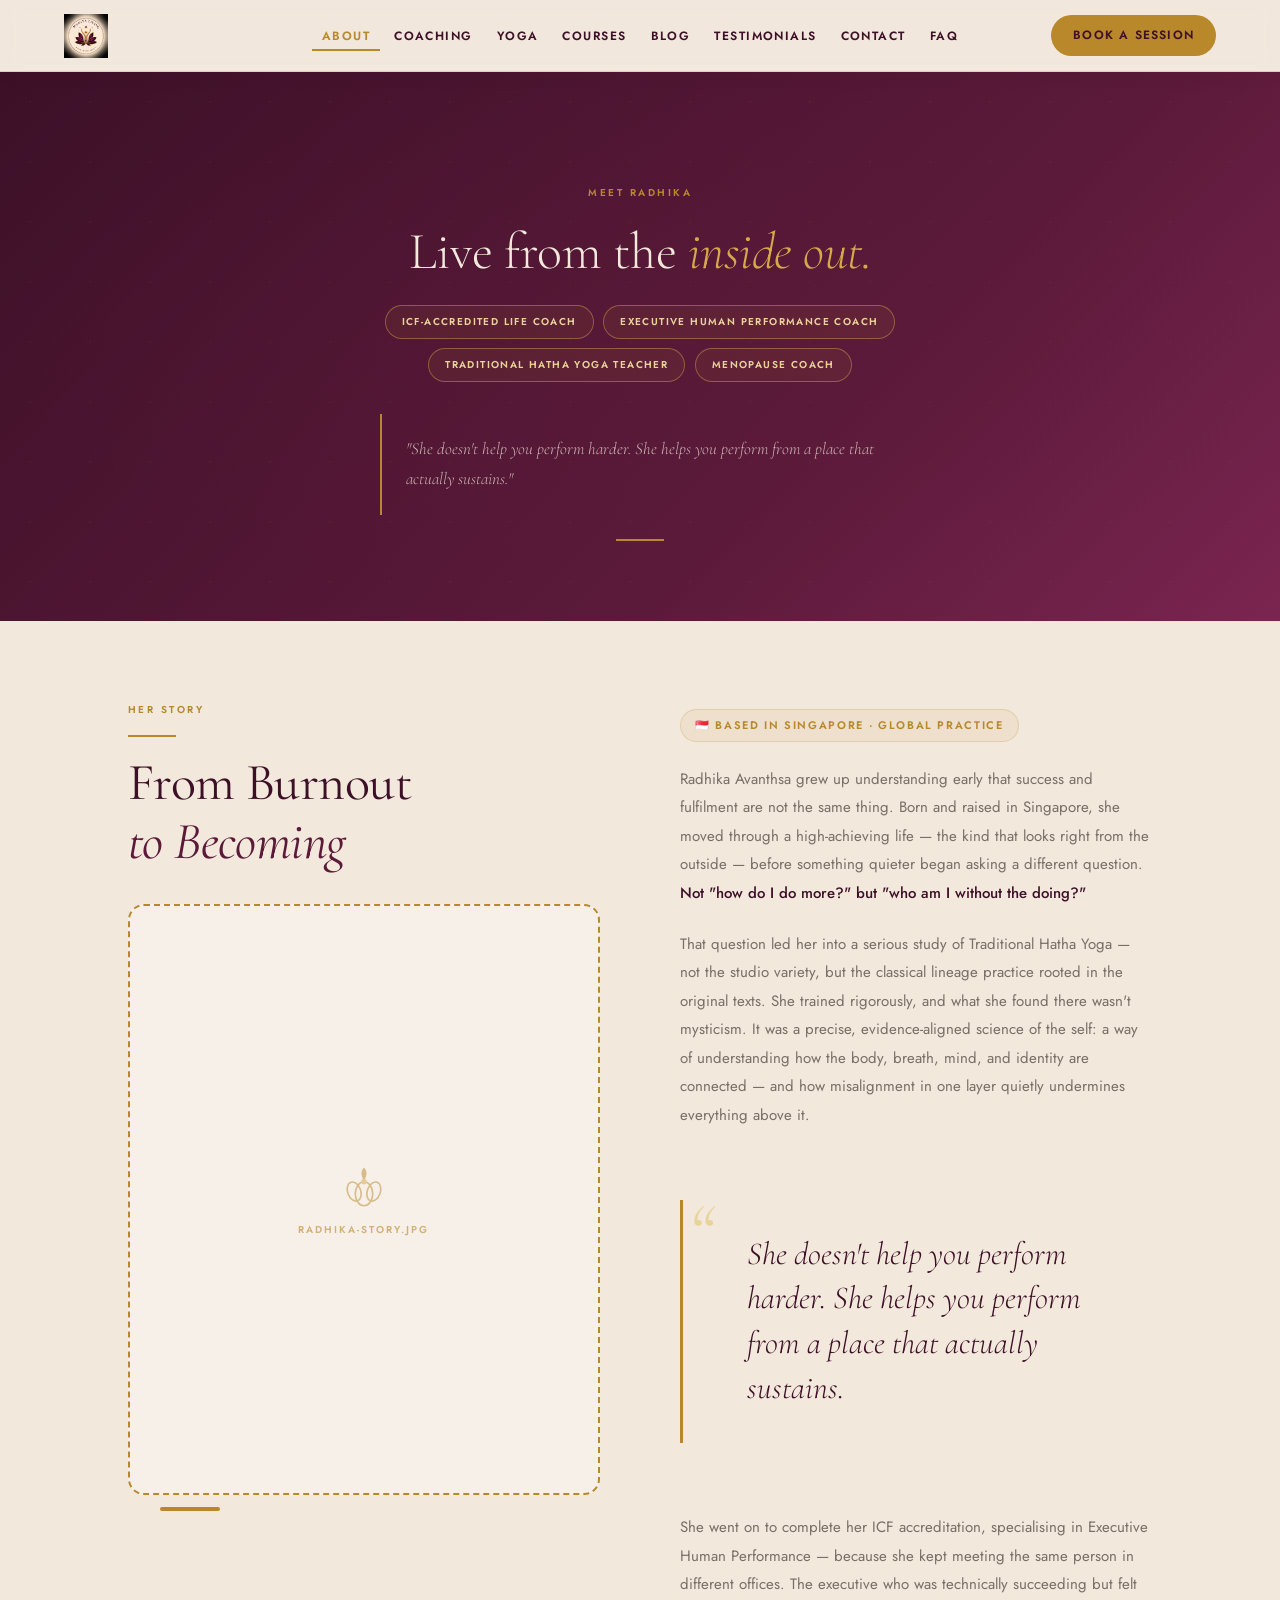
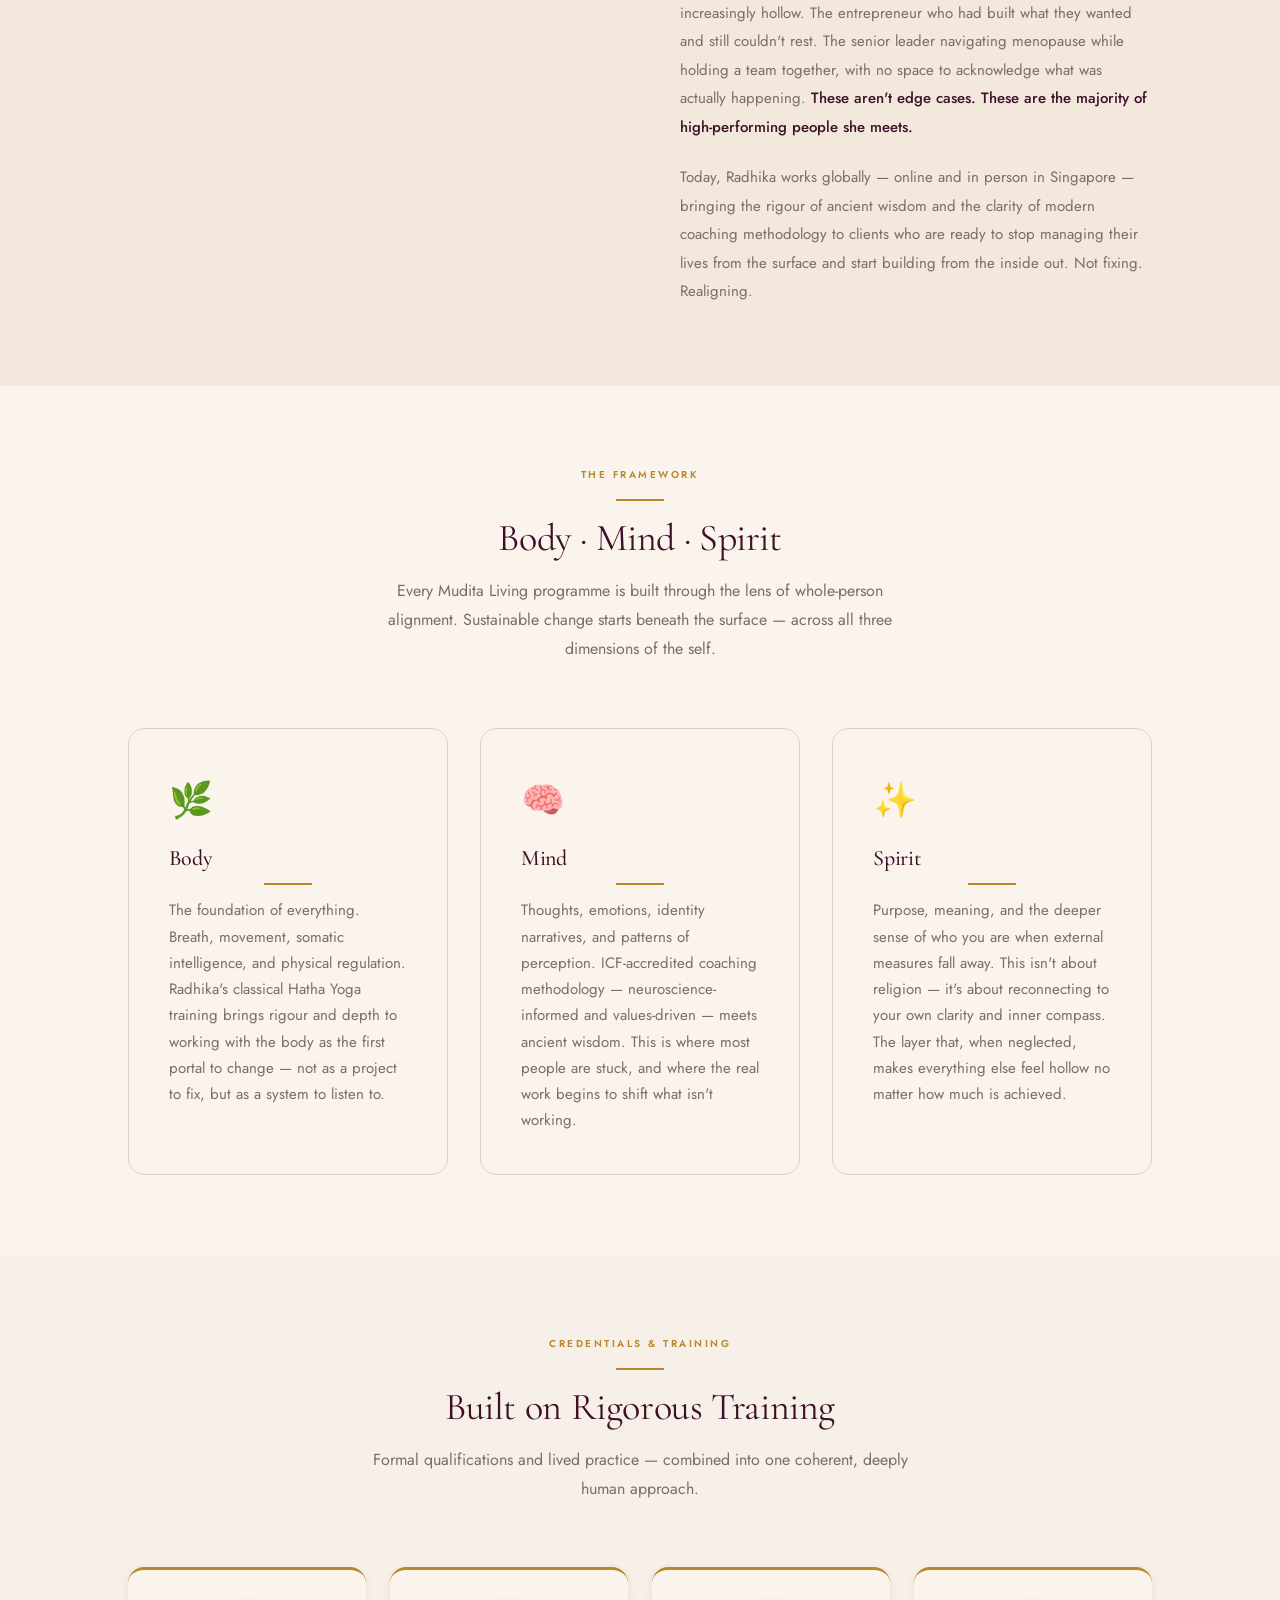
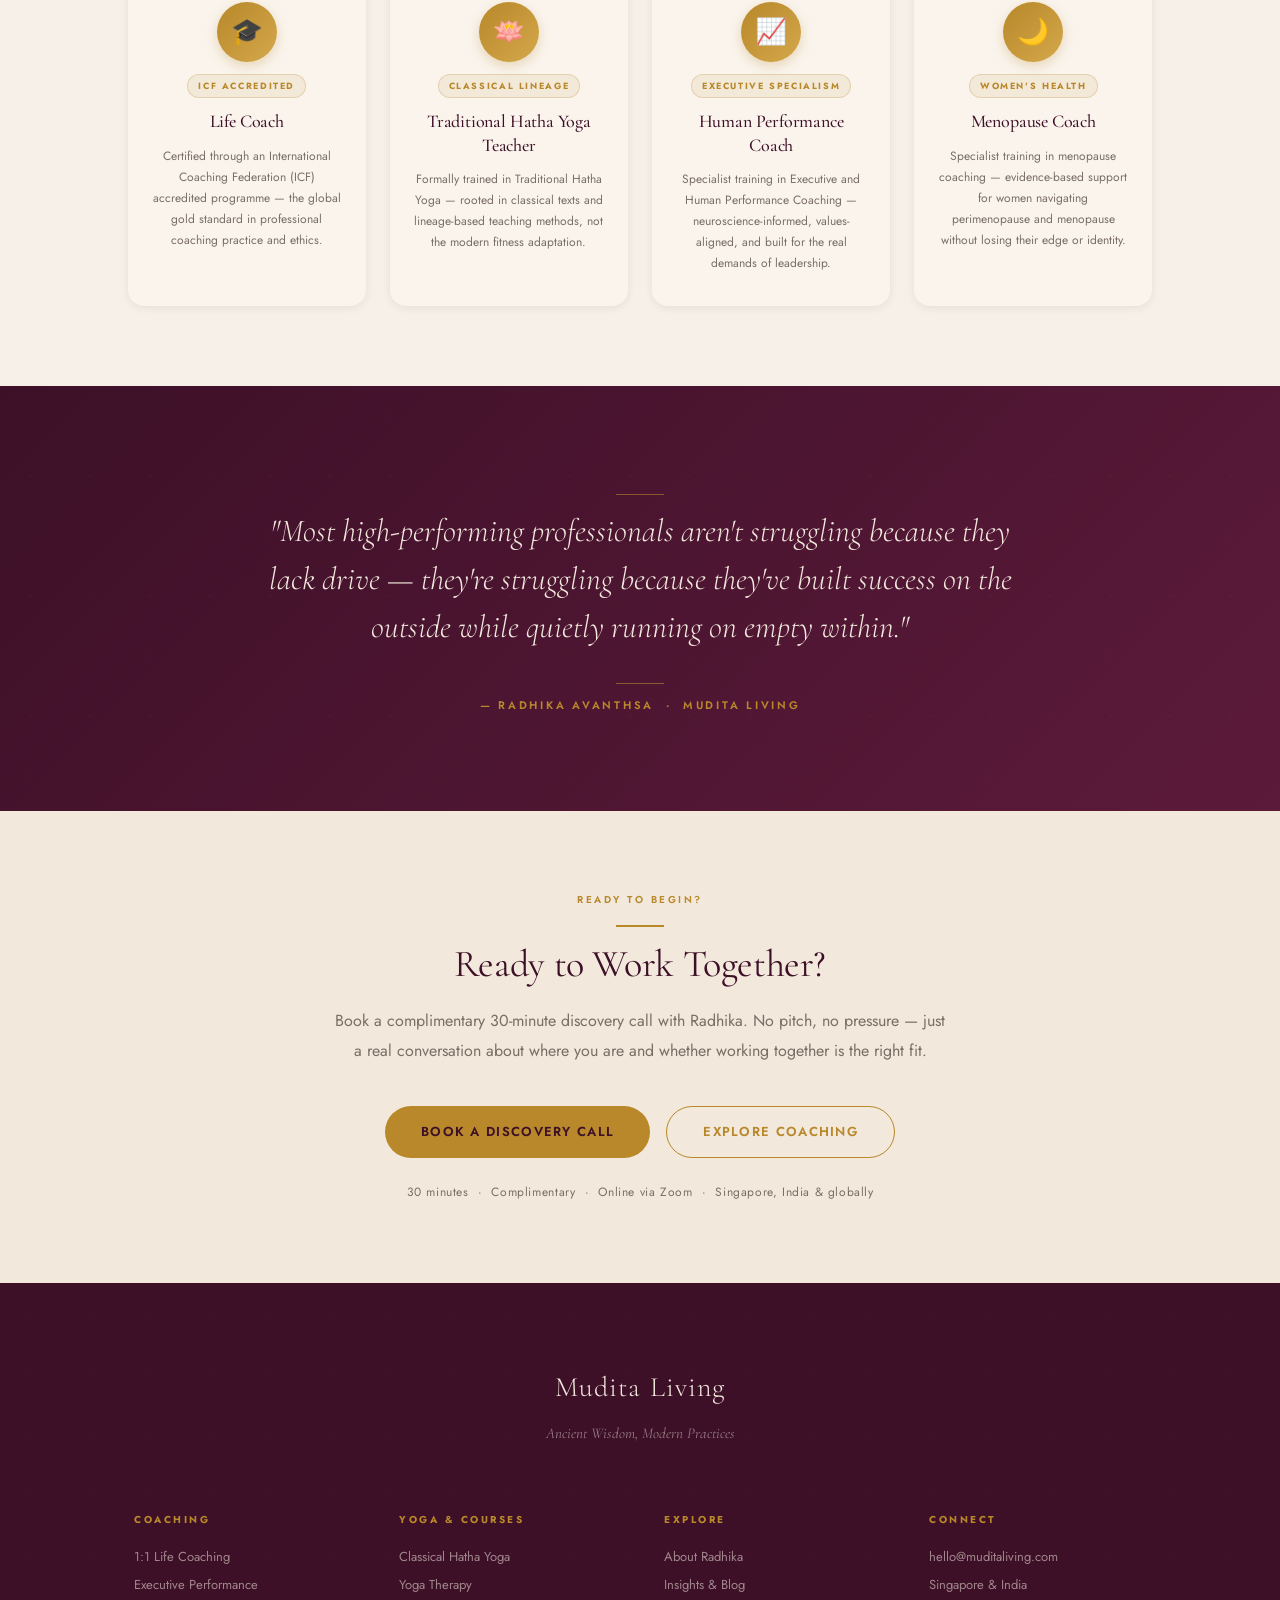
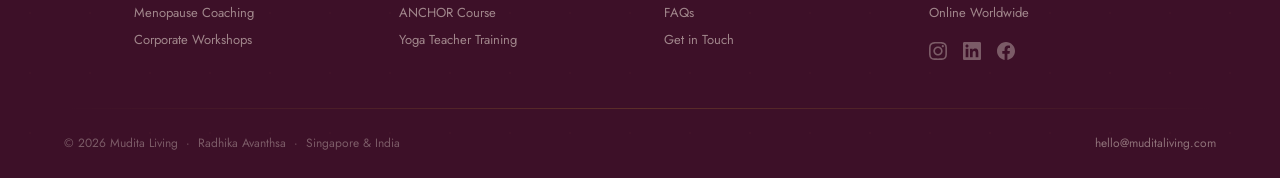
==== commit c4461406: "Premium redesign: global CSS system, full-screen mobile nav, all 9 pages rebuilt" ====
--- a/pages/about.html
+++ b/pages/about.html
@@ -6,255 +6,186 @@
   <title>About Radhika Avanthsa — ICF-Accredited Coach | Mudita Living</title>
   <meta name="description" content="Meet Radhika Avanthsa — ICF-Accredited Life Coach, Executive Human Performance Coach, and Traditional Hatha Yoga Teacher based in Singapore. Ancient wisdom, modern practice." />
   <meta name="keywords" content="Radhika Avanthsa, ICF accredited life coach Singapore, executive coach Singapore, yoga teacher Singapore, menopause coach" />
-  <link rel="stylesheet" href="../assets/brand.css" />
+  <link rel="stylesheet" href="../assets/brand.css">
+  <link rel="stylesheet" href="../assets/global.css">
   <style>
-  /* Brand tokens — embedded for local file compatibility */
-  @import url('https://fonts.googleapis.com/css2?family=Cormorant+Garamond:ital,wght@0,300;0,400;0,600;1,400&family=Jost:wght@300;400;500;600&display=swap');
-  :root {
-    --burgundy: #5C1A3A;
-    --dark-burgundy: #3D1028;
-    --gold: #B8882A;
-    --light-gold: #D4A84B;
-    --pale-gold: #E8D49A;
-    --cream: #F2E8DC;
-    --cream-2: #F7F0E8;
-    --off-white: #FAF4ED;
-    --muted-brown: #7A6E65;
-    --warm-beige: #DDD0BE;
-    --font-display: 'Cormorant Garamond', Georgia, serif;
-    --font-body: 'Jost', system-ui, sans-serif;
-    --text-hero: clamp(66px, 9.4vw, 100px);
-    --text-h1: clamp(43px, 6.2vw, 62px);
-    --text-h2: clamp(35px, 4.7vw, 43px);
-    --text-h3: 25px;
-    --text-body: 24px;
-    --text-caption: 19px;
-    --space-xs: 0.5rem;
-    --space-sm: 1rem;
-    --space-md: 2rem;
-    --space-lg: 4rem;
-    --space-xl: 8rem;
-    --radius-sm: 4px;
-    --radius-md: 8px;
-    --radius-lg: 16px;
-    --radius-pill: 999px;
-    --shadow-sm: 0 2px 8px rgba(61,16,40,0.08);
-    --shadow-md: 0 4px 20px rgba(61,16,40,0.12);
-    --shadow-lg: 0 8px 40px rgba(61,16,40,0.16);
-  }
-  *, *::before, *::after { box-sizing: border-box; margin: 0; padding: 0; }
-  html { scroll-behavior: smooth; }
-  body { font-family: var(--font-body); font-size: var(--text-body); color: var(--muted-brown); background-color: var(--cream); line-height: 1.7; -webkit-font-smoothing: antialiased; }
-  h1,h2,h3,h4 { font-family: var(--font-display); color: var(--dark-burgundy); line-height: 1.2; }
-  .btn-primary { display:inline-block; background:var(--gold); color:var(--dark-burgundy); font-family:var(--font-body); font-weight:600; font-size:14px; letter-spacing:0.08em; text-transform:uppercase; padding:14px 32px; border-radius:var(--radius-pill); text-decoration:none; transition:background 0.2s,transform 0.2s; }
-  .btn-primary:hover { background:var(--light-gold); transform:translateY(-1px); }
-  .btn-outline { display:inline-block; border:1.5px solid var(--gold); color:var(--gold); font-family:var(--font-body); font-weight:600; font-size:14px; letter-spacing:0.08em; text-transform:uppercase; padding:13px 32px; border-radius:var(--radius-pill); text-decoration:none; transition:all 0.2s; }
-  .btn-outline:hover { background:var(--gold); color:var(--dark-burgundy); }
-  .section-label { font-family:var(--font-body); font-size:11px; font-weight:600; letter-spacing:0.2em; text-transform:uppercase; color:var(--gold); }
-  .divider-gold { width:48px; height:2px; background:var(--gold); margin:1rem 0; }
-</style>
-  <style>
-
-    /* ═══════════════════════════════════════════
-       NAV — exact from index.html
-    ═══════════════════════════════════════════ */
-    nav {
-      position: fixed; position: relative; top: 0; left: 0; right: 0;
-      display: flex; align-items: center; justify-content: space-between;
-      padding: 1.2rem 5%;
-      background: rgba(242, 232, 220, 0.95);
-      backdrop-filter: blur(8px);
-      border-bottom: 1px solid var(--warm-beige);
-      z-index: 100;
-    }
-    .nav-logo img { height: 52px; }
-    .nav-logo-text {
+    /* ═══════════════════════════════════════
+       PAGE-SPECIFIC OVERRIDES & ADDITIONS
+    ═══════════════════════════════════════ */
+
+    /* Hero credential chips */
+    .hero-chips {
+      display: flex;
+      flex-wrap: wrap;
+      gap: 0.6rem;
+      justify-content: center;
+      margin: 1.5rem 0 2rem;
+    }
+    .hero-chip {
+      font-family: var(--font-body);
+      font-size: 10px;
+      font-weight: 600;
+      letter-spacing: 0.14em;
+      text-transform: uppercase;
+      border: 1px solid rgba(212,168,75,0.45);
+      color: var(--pale-gold);
+      padding: 7px 16px;
+      border-radius: var(--radius-pill);
+      background: rgba(184,136,42,0.08);
+    }
+
+    /* Hero tagline pull quote */
+    .hero-tagline {
       font-family: var(--font-display);
-      font-size: 22px; font-weight: 600;
-      color: var(--dark-burgundy); text-decoration: none;
-      letter-spacing: 0.02em;
-    }
-    .nav-links { display: flex; gap: 2rem; list-style: none; }
-    .nav-links a {
-      font-family: var(--font-body); font-size: 13px; font-weight: 500;
-      letter-spacing: 0.1em; text-transform: uppercase;
-      color: var(--dark-burgundy); text-decoration: none;
-      transition: color 0.2s;
-    }
-    .nav-links a:hover { color: var(--gold); }
-    .nav-links a.active { color: var(--gold); }
-    .nav-cta { font-size: 13px !important; padding: 10px 24px !important; }
-
-    /* ═══════════════════════════════════════════
-       SECTION BASE
-    ═══════════════════════════════════════════ */
-    section { padding: var(--space-lg) 5%; }
-    .section-inner { max-width: 1100px; margin: 0 auto; }
-    .section-header { text-align: center; margin-bottom: 3.5rem; }
-    .section-header h2 { font-size: var(--text-h1); margin: 0.5rem 0 1rem; }
-    .section-header p { max-width: 580px; margin: 0 auto; font-size: 16px; line-height: 1.8; }
-
-    /* ═══════════════════════════════════════════
-       1. HERO
-    ═══════════════════════════════════════════ */
-    .hero {
-      min-height: 100vh;
-      display: flex; align-items: center;
-      background: linear-gradient(135deg, var(--dark-burgundy) 0%, var(--burgundy) 60%, #7A2550 100%);
-      padding: 8rem 5% 5rem;
-      position: relative; overflow: hidden;
-    }
-    .hero::before {
-      content: '';
-      position: absolute; inset: 0;
-      background: url("data:image/svg+xml,%3Csvg width='60' height='60' viewBox='0 0 60 60' xmlns='http://www.w3.org/2000/svg'%3E%3Cg fill='none' fill-rule='evenodd'%3E%3Cg fill='%23B8882A' fill-opacity='0.06'%3E%3Ccircle cx='30' cy='30' r='1'/%3E%3C/g%3E%3C/g%3E%3C/svg%3E");
-      opacity: 0.5;
-    }
-    .hero-layout {
+      font-size: clamp(17px, 2vw, 21px);
+      font-style: italic;
+      font-weight: 300;
+      color: rgba(242,232,220,0.82);
+      line-height: 1.65;
+      max-width: 540px;
+      margin: 0 auto;
+      padding: 1.25rem 1.5rem;
+      border-left: 2px solid var(--gold);
+      text-align: left;
+    }
+
+    /* ─── STORY SECTION ─── */
+    .story-layout {
+      display: grid;
+      grid-template-columns: 1fr 1fr;
+      gap: 5rem;
+      align-items: start;
+    }
+    .story-left {
+      position: sticky;
+      top: calc(var(--nav-height) + 2rem);
+    }
+    .story-left h2 {
+      font-size: var(--text-h1);
+      margin: 0.75rem 0 1.5rem;
+      color: var(--dark-burgundy);
+    }
+    .story-left h2 em {
+      font-style: italic;
+      color: var(--burgundy);
+    }
+    .story-image-wrap {
       position: relative;
-      display: grid;
-      grid-template-columns: 1fr 420px;
-      gap: 5rem;
+      margin-top: 2rem;
+    }
+    .story-image-placeholder {
+      width: 100%;
+      aspect-ratio: 4/5;
+      background: var(--cream-2);
+      border: 2px dashed var(--gold);
+      border-radius: var(--radius-lg);
+      display: flex;
+      flex-direction: column;
       align-items: center;
-      max-width: 1100px;
-      margin: 0 auto;
-      width: 100%;
-    }
-    .hero-content {}
-    .hero-eyebrow {
-      font-family: var(--font-body); font-size: 11px; font-weight: 600;
-      letter-spacing: 0.3em; text-transform: uppercase;
-      color: var(--light-gold); margin-bottom: 1.25rem;
-      display: flex; align-items: center; gap: 0.75rem;
-    }
-    .hero-eyebrow::before {
-      content: ''; display: inline-block;
-      width: 32px; height: 1px; background: var(--light-gold); opacity: 0.6;
-    }
-    .hero h1 {
-      font-size: var(--text-hero);
-      color: var(--cream);
-      font-weight: 300; line-height: 1.1;
-      margin-bottom: 1rem;
-    }
-    .hero h1 em { color: var(--light-gold); font-style: italic; }
-    .hero-titles {
-      display: flex; flex-wrap: wrap; gap: 0.5rem;
-      margin-bottom: 1.75rem;
-    }
-    .hero-title-chip {
-      font-family: var(--font-body); font-size: 11px; font-weight: 600;
-      letter-spacing: 0.12em; text-transform: uppercase;
-      border: 1px solid rgba(212,168,75,0.4);
-      color: var(--pale-gold);
-      padding: 6px 14px; border-radius: var(--radius-pill);
-    }
-    .hero-tagline {
-      font-family: var(--font-display); font-size: clamp(18px, 2.2vw, 22px);
-      font-style: italic; font-weight: 300;
-      color: rgba(242,232,220,0.85); line-height: 1.6;
-      max-width: 480px;
-      border-left: 2px solid var(--gold);
-      padding-left: 1.25rem;
-    }
-
-    /* Image column */
-    .hero-image-col {}
-    .hero-image-wrap {
-      position: relative;
-    }
-    /* ── IMAGE PLACEHOLDER ── */
-    .image-placeholder {
-      width: 100%; aspect-ratio: 3/4;
-      background: linear-gradient(160deg, rgba(92,26,58,0.6) 0%, rgba(61,16,40,0.85) 100%);
-      border-radius: var(--radius-lg);
-      border: 1px solid rgba(184,136,42,0.25);
-      display: flex; flex-direction: column;
-      align-items: center; justify-content: center; gap: 0.75rem;
-      position: relative;
-    }
-    .image-placeholder-label {
-      font-family: var(--font-body); font-size: 11px; font-weight: 600;
-      letter-spacing: 0.2em; text-transform: uppercase;
-      color: rgba(212,168,75,0.5);
-    }
-    .image-placeholder-sub {
-      font-size: 11px; color: rgba(242,232,220,0.3);
-      letter-spacing: 0.08em;
-    }
-    .image-accent-ring {
-      position: absolute; bottom: -20px; right: -20px;
-      width: 100px; height: 100px;
-      border: 2px solid rgba(184,136,42,0.2);
-      border-radius: 50%;
-    }
-    .image-accent-dot {
-      position: absolute; top: -12px; left: -12px;
-      width: 24px; height: 24px;
-      background: var(--gold); border-radius: 50%; opacity: 0.6;
-    }
-
-    /* ═══════════════════════════════════════════
-       2. HER STORY
-    ═══════════════════════════════════════════ */
-    .story { background: var(--off-white); }
-    .story-layout {
-      display: grid; grid-template-columns: 1fr 1fr;
-      gap: 5rem; align-items: start;
-    }
-    .story-left { position: sticky; top: 6rem; }
-    .story-left .section-label { display: block; margin-bottom: 0.75rem; }
-    .story-left h2 { font-size: var(--text-h1); margin-bottom: 1.5rem; }
-    .story-left h2 em { font-style: italic; color: var(--burgundy); }
-
-    /* Story image (desktop) */
-    .story-image-wrap { position: relative; margin-top: 2rem; }
-    .story-image-placeholder {
-      width: 100%; aspect-ratio: 4/5;
-      background: linear-gradient(160deg, var(--burgundy) 0%, var(--dark-burgundy) 100%);
-      border-radius: var(--radius-lg);
-      display: flex; flex-direction: column;
-      align-items: center; justify-content: center; gap: 0.5rem;
-    }
-    .story-image-placeholder .image-placeholder-label {
-      color: rgba(212,168,75,0.5);
+      justify-content: center;
+      gap: 0.75rem;
+      min-height: 320px;
+    }
+    .story-image-placeholder span {
+      font-family: var(--font-body);
+      font-size: 10px;
+      font-weight: 600;
+      letter-spacing: 0.2em;
+      text-transform: uppercase;
+      color: var(--gold);
+      opacity: 0.6;
     }
     .story-accent-bar {
-      position: absolute; bottom: -1rem; left: 2rem;
-      height: 4px; width: 60px;
-      background: var(--gold); border-radius: 2px;
-    }
-
-    .story-right { display: flex; flex-direction: column; gap: 1.5rem; padding-top: 0.5rem; }
-    .story-right p { font-size: 15px; line-height: 1.9; color: var(--muted-brown); }
+      position: absolute;
+      bottom: -1rem;
+      left: 2rem;
+      height: 4px;
+      width: 60px;
+      background: var(--gold);
+      border-radius: 2px;
+    }
+
+    .story-right {
+      display: flex;
+      flex-direction: column;
+      gap: 1.4rem;
+      padding-top: 0.5rem;
+    }
+    .story-right p {
+      font-size: 15px;
+      line-height: 1.9;
+      color: var(--muted-brown);
+    }
     .story-right p strong {
       color: var(--dark-burgundy);
       font-weight: 500;
     }
-    .story-pull-quote {
-      font-family: var(--font-display); font-size: clamp(20px, 2.5vw, 26px);
-      font-style: italic; color: var(--burgundy);
-      line-height: 1.5;
-      border-left: 3px solid var(--gold);
-      padding: 1rem 0 1rem 1.5rem;
-      margin: 0.5rem 0;
-    }
     .story-origin-tag {
-      display: inline-flex; align-items: center; gap: 0.5rem;
-      font-family: var(--font-body); font-size: 11px; font-weight: 600;
-      letter-spacing: 0.15em; text-transform: uppercase;
-      color: var(--gold); background: rgba(184,136,42,0.08);
-      border: 1px solid rgba(184,136,42,0.2);
-      padding: 6px 14px; border-radius: var(--radius-pill);
+      display: inline-flex;
+      align-items: center;
+      gap: 0.5rem;
+      font-family: var(--font-body);
+      font-size: 11px;
+      font-weight: 600;
+      letter-spacing: 0.15em;
+      text-transform: uppercase;
+      color: var(--gold);
+      background: rgba(184,136,42,0.08);
+      border: 1px solid rgba(184,136,42,0.22);
+      padding: 6px 14px;
+      border-radius: var(--radius-pill);
       align-self: flex-start;
     }
 
-    /* ═══════════════════════════════════════════
-       3. CREDENTIALS
-    ═══════════════════════════════════════════ */
-    .credentials { background: var(--cream); }
+    /* ─── APPROACH CARDS ─── */
+    .approach-grid {
+      display: grid;
+      grid-template-columns: repeat(3, 1fr);
+      gap: 2rem;
+    }
+    .approach-card {
+      background: var(--cream);
+      border-radius: var(--radius-lg);
+      padding: 2.5rem 2rem;
+      border: 1px solid var(--warm-beige);
+      text-align: center;
+      position: relative;
+      overflow: hidden;
+      transition: transform var(--ease), box-shadow var(--ease);
+    }
+    .approach-card::before {
+      content: '';
+      position: absolute;
+      top: 0; left: 0; right: 0;
+      height: 3px;
+      background: var(--gold);
+    }
+    .approach-card:hover {
+      transform: translateY(-5px);
+      box-shadow: var(--shadow-lg);
+    }
+    .approach-icon {
+      font-size: 2.2rem;
+      margin-bottom: 1rem;
+      display: block;
+    }
+    .approach-card h3 {
+      font-family: var(--font-display);
+      font-size: 22px;
+      color: var(--dark-burgundy);
+      margin-bottom: 0.75rem;
+    }
+    .approach-card p {
+      font-size: 14px;
+      line-height: 1.8;
+      color: var(--muted-brown);
+    }
+
+    /* ─── CREDENTIAL CARDS ─── */
     .creds-grid {
-      display: grid; grid-template-columns: repeat(4, 1fr); gap: 1.5rem;
+      display: grid;
+      grid-template-columns: repeat(4, 1fr);
+      gap: 1.5rem;
     }
     .cred-card {
       background: var(--off-white);
@@ -263,393 +194,192 @@
       text-align: center;
       border-top: 3px solid var(--gold);
       box-shadow: var(--shadow-sm);
-      transition: transform 0.2s, box-shadow 0.2s;
-      display: flex; flex-direction: column; align-items: center; gap: 0.75rem;
-    }
-    .cred-card:hover { transform: translateY(-3px); box-shadow: var(--shadow-md); }
+      transition: transform var(--ease), box-shadow var(--ease);
+      display: flex;
+      flex-direction: column;
+      align-items: center;
+      gap: 0.75rem;
+    }
+    .cred-card:hover {
+      transform: translateY(-4px);
+      box-shadow: var(--shadow-md);
+    }
     .cred-icon-wrap {
-      width: 60px; height: 60px; border-radius: 50%;
+      width: 60px;
+      height: 60px;
+      border-radius: 50%;
       background: linear-gradient(135deg, var(--gold), var(--light-gold));
-      display: flex; align-items: center; justify-content: center;
+      display: flex;
+      align-items: center;
+      justify-content: center;
       font-size: 1.6rem;
-      box-shadow: 0 4px 12px rgba(184,136,42,0.25);
+      box-shadow: 0 4px 12px rgba(184,136,42,0.28);
+      flex-shrink: 0;
     }
     .cred-badge {
-      font-family: var(--font-body); font-size: 9px; font-weight: 700;
-      letter-spacing: 0.18em; text-transform: uppercase;
-      color: var(--gold); background: rgba(184,136,42,0.1);
+      font-family: var(--font-body);
+      font-size: 9px;
+      font-weight: 700;
+      letter-spacing: 0.18em;
+      text-transform: uppercase;
+      color: var(--gold);
+      background: rgba(184,136,42,0.1);
       border: 1px solid rgba(184,136,42,0.25);
-      padding: 3px 10px; border-radius: var(--radius-pill);
+      padding: 3px 10px;
+      border-radius: var(--radius-pill);
     }
     .cred-card h3 {
-      font-family: var(--font-display); font-size: 18px;
-      color: var(--dark-burgundy); line-height: 1.3;
-    }
-    .cred-card p { font-size: 12px; line-height: 1.7; color: var(--muted-brown); }
-
-    /* ═══════════════════════════════════════════
-       4. PHILOSOPHY
-    ═══════════════════════════════════════════ */
-    .philosophy {
-      background: var(--dark-burgundy);
-      position: relative; overflow: hidden;
-    }
-    .philosophy::before {
-      content: '';
-      position: absolute; inset: 0;
-      background: url("data:image/svg+xml,%3Csvg width='60' height='60' viewBox='0 0 60 60' xmlns='http://www.w3.org/2000/svg'%3E%3Cg fill='none' fill-rule='evenodd'%3E%3Cg fill='%23B8882A' fill-opacity='0.04'%3E%3Ccircle cx='30' cy='30' r='1'/%3E%3C/g%3E%3C/g%3E%3C/svg%3E");
-    }
-    .philosophy .section-inner { position: relative; }
-    .philosophy-top {
-      text-align: center; margin-bottom: 4rem;
-    }
-    .philosophy-top .section-label { color: var(--light-gold); }
-    .philosophy-top h2 {
-      font-size: var(--text-h1); color: var(--cream);
-      margin: 0.75rem 0 1rem;
-    }
-    .philosophy-top h2 em { font-style: italic; color: var(--light-gold); }
-    .philosophy-top p {
-      color: rgba(242,232,220,0.75); max-width: 600px;
-      margin: 0 auto; font-size: 16px; line-height: 1.8;
-    }
-
-    /* Signature phrase band */
-    .phrase-band {
-      background: rgba(0,0,0,0.2);
-      border: 1px solid rgba(184,136,42,0.2);
-      border-radius: var(--radius-md);
-      padding: 2rem 2.5rem;
+      font-family: var(--font-display);
+      font-size: 18px;
+      color: var(--dark-burgundy);
+      line-height: 1.3;
+    }
+    .cred-card p {
+      font-size: 12px;
+      line-height: 1.75;
+      color: var(--muted-brown);
+    }
+
+    /* ─── PHILOSOPHY QUOTE ─── */
+    .philosophy-quote-wrap {
       text-align: center;
-      margin-bottom: 4rem;
-    }
-    .phrase-band blockquote {
-      font-family: var(--font-display); font-size: clamp(22px, 3vw, 32px);
-      font-style: italic; color: var(--cream); line-height: 1.4;
-    }
-    .phrase-band cite {
-      display: block; margin-top: 1rem;
-      font-family: var(--font-body); font-style: normal;
-      font-size: 11px; letter-spacing: 0.2em; text-transform: uppercase;
-      color: var(--light-gold);
-    }
-
-    /* Pancha Kosha grid */
-    .kosha-grid {
-      display: grid; grid-template-columns: repeat(5, 1fr); gap: 1rem;
-      margin-bottom: 3rem;
-    }
-    .kosha-card {
-      background: rgba(255,255,255,0.04);
-      border: 1px solid rgba(184,136,42,0.2);
-      border-radius: var(--radius-md);
-      padding: 1.5rem 1rem; text-align: center;
-      transition: background 0.2s, border-color 0.2s;
-    }
-    .kosha-card:hover {
-      background: rgba(184,136,42,0.1);
-      border-color: rgba(184,136,42,0.4);
-    }
-    .kosha-num {
-      font-family: var(--font-display); font-size: 32px;
-      font-weight: 300; color: var(--gold); opacity: 0.5;
-      line-height: 1;
-      margin-bottom: 0.5rem;
-    }
-    .kosha-sanskrit {
-      font-family: var(--font-display); font-size: 14px;
-      font-style: italic; color: var(--light-gold);
-      margin-bottom: 0.25rem;
-    }
-    .kosha-english {
-      font-family: var(--font-body); font-size: 10px;
-      font-weight: 600; letter-spacing: 0.15em; text-transform: uppercase;
-      color: rgba(242,232,220,0.5); margin-bottom: 0.75rem;
-    }
-    .kosha-card p { font-size: 12px; color: rgba(242,232,220,0.65); line-height: 1.6; }
-
-    /* How it works — 3 principles */
-    .principles-grid { display: grid; grid-template-columns: repeat(3, 1fr); gap: 2rem; }
-    .principle {
-      display: flex; gap: 1rem; align-items: flex-start;
-    }
-    .principle-num {
-      font-family: var(--font-display); font-size: 48px; font-weight: 300;
-      color: var(--gold); opacity: 0.3; line-height: 0.9; flex-shrink: 0;
-    }
-    .principle h3 {
-      font-family: var(--font-display); font-size: 20px;
-      font-style: italic; color: var(--light-gold); margin-bottom: 0.4rem;
-    }
-    .principle p { font-size: 13px; color: rgba(242,232,220,0.7); line-height: 1.7; }
-
-    /* ═══════════════════════════════════════════
-       5. WHO I WORK WITH
-    ═══════════════════════════════════════════ */
-    .who { background: var(--cream-2); }
-    .who-layout { display: grid; grid-template-columns: 1fr 1fr; gap: 5rem; align-items: center; }
-    .who-intro { display: flex; flex-direction: column; gap: 1.5rem; }
-    .who-intro h2 { font-size: var(--text-h1); }
-    .who-intro p { font-size: 15px; line-height: 1.85; }
-    .who-intro .signature-phrase {
-      font-family: var(--font-display); font-size: 20px; font-style: italic;
-      color: var(--burgundy); line-height: 1.5;
-    }
-
-    .who-cards { display: flex; flex-direction: column; gap: 1rem; }
-    .who-card {
-      display: flex; gap: 1.25rem; align-items: flex-start;
-      background: var(--off-white); border-radius: var(--radius-md);
-      padding: 1.5rem;
-      box-shadow: var(--shadow-sm);
-      border-left: 3px solid transparent;
-      transition: border-color 0.2s, box-shadow 0.2s;
-    }
-    .who-card:hover { border-color: var(--gold); box-shadow: var(--shadow-md); }
-    .who-card-icon {
-      width: 44px; height: 44px; border-radius: var(--radius-md);
-      background: linear-gradient(135deg, rgba(184,136,42,0.12), rgba(184,136,42,0.06));
-      border: 1px solid rgba(184,136,42,0.2);
-      display: flex; align-items: center; justify-content: center;
-      font-size: 1.2rem; flex-shrink: 0;
-    }
-    .who-card h3 { font-size: 15px; color: var(--dark-burgundy); margin-bottom: 0.25rem; }
-    .who-card p { font-size: 13px; line-height: 1.65; }
-
-    /* ═══════════════════════════════════════════
-       6. CTA
-    ═══════════════════════════════════════════ */
-    .cta-section {
-      background: var(--cream);
-      text-align: center;
-      padding: var(--space-lg) 5%;
-    }
-    .cta-inner { max-width: 640px; margin: 0 auto; }
-    .cta-section .section-label { display: block; margin-bottom: 0.75rem; }
-    .cta-section h2 {
-      font-size: var(--text-h1); margin: 0.5rem 0 1.25rem;
-    }
-    .cta-section p { font-size: 16px; line-height: 1.8; margin-bottom: 2.5rem; }
-    .cta-actions { display: flex; gap: 1rem; justify-content: center; flex-wrap: wrap; }
+      max-width: 780px;
+      margin: 0 auto;
+      position: relative;
+      z-index: 1;
+    }
+    .philosophy-bigquote {
+      font-family: var(--font-display);
+      font-size: clamp(24px, 3vw, 32px);
+      font-style: italic;
+      font-weight: 300;
+      color: var(--cream);
+      line-height: 1.5;
+      margin-bottom: 2rem;
+      padding: 0 1rem;
+    }
+    .philosophy-attribution {
+      font-family: var(--font-body);
+      font-size: 11px;
+      font-weight: 600;
+      letter-spacing: 0.25em;
+      text-transform: uppercase;
+      color: var(--gold);
+    }
+    .philosophy-deco-line {
+      width: 48px;
+      height: 1px;
+      background: var(--gold);
+      margin: 0.75rem auto;
+      opacity: 0.6;
+    }
+
+    /* ─── CTA SECTION ─── */
+    .cta-actions {
+      display: flex;
+      gap: 1rem;
+      justify-content: center;
+      flex-wrap: wrap;
+    }
     .cta-note {
-      margin-top: 1.25rem;
-      font-size: 12px; color: var(--muted-brown); letter-spacing: 0.05em;
-    }
-
-    /* ═══════════════════════════════════════════
-       FOOTER — exact from index.html
-    ═══════════════════════════════════════════ */
-    footer {
-      background: var(--dark-burgundy);
-      color: rgba(242,232,220,0.7);
-      padding: 3rem 5%;
-      text-align: center;
-    }
-    footer .footer-logo img { height: 48px; margin-bottom: 1.5rem; opacity: 0.9; }
-    footer p { font-size: 13px; line-height: 1.8; }
-    footer a { color: var(--light-gold); text-decoration: none; }
-    .footer-links {
-      display: flex; justify-content: center; gap: 2rem;
-      margin: 1.5rem 0; flex-wrap: wrap;
-    }
-    .footer-links a { font-size: 12px; letter-spacing: 0.1em; text-transform: uppercase; }
-
-    /* ── HAMBURGER DROPDOWN ── */
-    .nav-hamburger {
-      display: none;
-      background: none;
-      border: none;
-      font-size: 24px;
-      color: #3D1028;
-      cursor: pointer;
-      padding: 4px 8px;
-      line-height: 1;
-    }
-    .nav-dropdown {
-      display: none;
-      position: absolute;
-      top: 100%;
-      left: 0;
-      right: 0;
-      background: #F2E8DC;
-      border-bottom: 2px solid #B8882A;
-      padding: 1rem 5%;
-      z-index: 99;
-    }
-    .nav-dropdown.open { display: block; }
-    .nav-dropdown a {
-      display: block;
-      padding: 0.75rem 0;
-      font-family: 'Jost', sans-serif;
-      font-size: 14px;
-      color: #3D1028;
-      text-decoration: none;
-      text-transform: uppercase;
-      letter-spacing: 0.1em;
-      border-bottom: 1px solid #DDD0BE;
-    }
-    .nav-dropdown a:hover { color: #B8882A; }
-    .nav-dropdown .mob-book {
-      display: block;
-      margin-top: 0.75rem;
-      background: #B8882A;
-      color: #3D1028 !important;
-      text-align: center;
-      padding: 0.75rem 1rem;
-      border-radius: 999px;
-      font-weight: 600;
-      border-bottom: none !important;
-    }
-
-    /* ═══════════════════════════════════════════
-       RESPONSIVE
-    ═══════════════════════════════════════════ */
+      margin-top: 1.5rem;
+      font-size: 12px;
+      color: var(--muted-brown);
+      letter-spacing: 0.05em;
+    }
+
+    /* ─── FOOTER ─── */
+    .site-footer { background: var(--dark-burgundy); }
+
+    /* ─── RESPONSIVE ─── */
     @media (max-width: 1024px) {
-      .kosha-grid { grid-template-columns: repeat(3, 1fr); gap: 1rem; }
       .creds-grid { grid-template-columns: repeat(2, 1fr); }
-      .hero-layout { grid-template-columns: 1fr; }
-      .hero-image-col { display: none; }
     }
     @media (max-width: 768px) {
-      .nav-links, .nav-cta { display: none !important; }
-      .nav-hamburger { display: block; }
-      .story-layout, .who-layout { grid-template-columns: 1fr; gap: 2.5rem; }
+      .story-layout { grid-template-columns: 1fr; gap: 2.5rem; }
       .story-left { position: static; }
       .story-image-wrap { display: none; }
-      .principles-grid { grid-template-columns: 1fr; gap: 2rem; }
-      .kosha-grid { grid-template-columns: repeat(2, 1fr); }
+      .approach-grid { grid-template-columns: 1fr; gap: 1.5rem; }
+      .hero-tagline { text-align: center; border-left: none; border-top: 1px solid rgba(184,136,42,0.3); padding: 1.25rem 0.5rem; }
     }
     @media (max-width: 480px) {
       .creds-grid { grid-template-columns: 1fr; }
-      .kosha-grid { grid-template-columns: 1fr; }
-    }
-
+      .hero-chips { gap: 0.4rem; }
+    }
   </style>
 </head>
 <body>
 
   <!-- ══════════════════════════════════════
-       NAV — exact from index.html
-  ══════════════════════════════════════ -->
-  <nav>
-    <a class="nav-logo" href="../index.html">
-      <img src="../assets/MuditaLiving-Logo-WithoutTL.png" alt="Mudita Living"
-        style="height:48px;"
-        onerror="this.style.display='none'; this.nextElementSibling.style.display='inline-block'"/>
-      <span style="display:none; font-family:'Cormorant Garamond',serif; font-size:22px; color:#3D1028; font-weight:600; letter-spacing:0.05em;">Mudita Living</span>
-    </a>
-    <ul class="nav-links">
-      <li><a href="about.html" class="active">About</a></li>
-      <li><a href="coaching.html">Coaching</a></li>
-      <li><a href="yoga.html">Yoga</a></li>
-      <li><a href="courses.html">Courses</a></li>
-      <li><a href="blog.html">Blog</a></li>
-      <li><a href="testimonials.html">Testimonials</a></li>
-      <li><a href="contact.html">Contact</a></li>
-      <li><a href="faq.html">FAQ</a></li>
-    </ul>
-    <a href="contact.html" class="btn-primary nav-cta">Book a Session</a>
-    <button class="nav-hamburger" id="navHamburger" onclick="toggleHamburger()" aria-label="Open menu">☰</button>
-  </nav>
-
-  <div class="nav-dropdown" id="navDropdown">
-    <a href="about.html" onclick="closeHamburger()">About</a>
-    <a href="coaching.html" onclick="closeHamburger()">Coaching</a>
-    <a href="yoga.html" onclick="closeHamburger()">Yoga</a>
-    <a href="courses.html" onclick="closeHamburger()">Courses</a>
-    <a href="blog.html" onclick="closeHamburger()">Blog</a>
-    <a href="testimonials.html" onclick="closeHamburger()">Testimonials</a>
-    <a href="contact.html" onclick="closeHamburger()">Contact</a>
-    <a href="faq.html" onclick="closeHamburger()">FAQ</a>
-    <a href="contact.html" class="mob-book" onclick="closeHamburger()">Book a Session</a>
-  </div>
+       NAV — injected by nav-component.js
+  ══════════════════════════════════════ -->
 
   <!-- ══════════════════════════════════════
        1. HERO
   ══════════════════════════════════════ -->
-  <section class="hero">
-    <div class="hero-layout">
-      <div class="hero-content">
-        <p class="hero-eyebrow">Meet Radhika</p>
-        <h1>Live from the<br/><em>inside out.</em></h1>
-        <div class="hero-titles">
-          <span class="hero-title-chip">ICF-Accredited Life Coach</span>
-          <span class="hero-title-chip">Executive Human Performance Coach</span>
-          <span class="hero-title-chip">Traditional Hatha Yoga Teacher</span>
-          <span class="hero-title-chip">Menopause Coach</span>
-        </div>
-        <p class="hero-tagline">
-          "She doesn't help you perform harder. She helps you perform from a place that actually sustains."
-        </p>
-      </div>
-
-      <div class="hero-image-col">
-        <div class="hero-image-wrap">
-          <!-- ╔══════════════════════════════╗
-               ║   IMAGE PLACEHOLDER          ║
-               ║   Replace with Radhika's     ║
-               ║   professional photo         ║
-               ╚══════════════════════════════╝ -->
-          <!-- Replace with: assets/images/radhika-hero.jpg -->
-          <div class="image-placeholder" id="hero-image-placeholder" style="background:#F2E8DC; border:2px dashed #B8882A; border-radius:12px; min-height:320px; display:flex; align-items:center; justify-content:center; flex-direction:column; gap:1rem;">
-            <svg width="48" height="48" viewBox="0 0 44 44" fill="none">
-              <ellipse cx="22" cy="30" rx="8" ry="11" fill="none" stroke="#B8882A" stroke-width="1.5"/>
-              <ellipse cx="13" cy="28" rx="6" ry="9" transform="rotate(-20 13 28)" fill="none" stroke="#B8882A" stroke-width="1.5"/>
-              <ellipse cx="31" cy="28" rx="6" ry="9" transform="rotate(20 31 28)" fill="none" stroke="#B8882A" stroke-width="1.5"/>
-              <path d="M22 19 C20 14,18 10,22 6 C26 10,24 14,22 19Z" fill="#B8882A"/>
-              <circle cx="22" cy="19" r="2.5" fill="#D4A84B"/>
-            </svg>
-            <span style="font-family:'Jost',sans-serif; font-size:11px; color:#B8882A; letter-spacing:0.15em; text-transform:uppercase;">radhika-hero.jpg</span>
-          </div>
-          <div class="image-accent-ring"></div>
-          <div class="image-accent-dot"></div>
-        </div>
-      </div>
+  <section class="page-hero">
+    <div class="page-hero__inner">
+      <span class="section-label">Meet Radhika</span>
+      <h1>Live from the <em>inside out.</em></h1>
+
+      <div class="hero-chips">
+        <span class="hero-chip">ICF-Accredited Life Coach</span>
+        <span class="hero-chip">Executive Human Performance Coach</span>
+        <span class="hero-chip">Traditional Hatha Yoga Teacher</span>
+        <span class="hero-chip">Menopause Coach</span>
+      </div>
+
+      <p class="hero-tagline">
+        "She doesn't help you perform harder. She helps you perform from a place that actually sustains."
+      </p>
+
+      <div class="divider-gold centered"></div>
     </div>
   </section>
 
+
   <!-- ══════════════════════════════════════
        2. HER STORY
   ══════════════════════════════════════ -->
-  <section class="story">
+  <section class="bg-cream">
     <div class="section-inner">
       <div class="story-layout">
 
-        <div class="story-left">
+        <!-- Left: sticky label + heading + image placeholder -->
+        <div class="story-left fade-up">
           <span class="section-label">Her Story</span>
-          <div class="divider-gold" style="margin:0.75rem 0 1.5rem;"></div>
-          <h2>Built from<br/><em>the inside out</em></h2>
-
-          <!-- ╔══════════════════════════════╗
-               ║   IMAGE PLACEHOLDER          ║
-               ║   Radhika — candid / warm    ║
-               ╚══════════════════════════════╝ -->
+          <div class="divider-gold"></div>
+          <h2>From Burnout<br/><em>to Becoming</em></h2>
+
+          <!-- CONTENT: Add Radhika's personal portrait (candid / warm) -->
           <div class="story-image-wrap">
-            <!-- Replace with: assets/images/radhika-story.jpg -->
-            <div class="story-image-placeholder" id="story-image-placeholder" style="background:#F2E8DC; border:2px dashed #B8882A; border-radius:12px; min-height:320px; display:flex; align-items:center; justify-content:center; flex-direction:column; gap:1rem;">
-              <svg width="48" height="48" viewBox="0 0 44 44" fill="none">
-                <ellipse cx="22" cy="30" rx="8" ry="11" fill="none" stroke="#B8882A" stroke-width="1.5"/>
-                <ellipse cx="13" cy="28" rx="6" ry="9" transform="rotate(-20 13 28)" fill="none" stroke="#B8882A" stroke-width="1.5"/>
-                <ellipse cx="31" cy="28" rx="6" ry="9" transform="rotate(20 31 28)" fill="none" stroke="#B8882A" stroke-width="1.5"/>
+            <!-- Replace src with: ../assets/images/radhika-story.jpg -->
+            <div class="story-image-placeholder img-placeholder">
+              <svg width="48" height="48" viewBox="0 0 44 44" fill="none" aria-hidden="true">
+                <ellipse cx="22" cy="30" rx="8" ry="11" stroke="#B8882A" stroke-width="1.5" fill="none"/>
+                <ellipse cx="13" cy="28" rx="6" ry="9" transform="rotate(-20 13 28)" stroke="#B8882A" stroke-width="1.5" fill="none"/>
+                <ellipse cx="31" cy="28" rx="6" ry="9" transform="rotate(20 31 28)" stroke="#B8882A" stroke-width="1.5" fill="none"/>
                 <path d="M22 19 C20 14,18 10,22 6 C26 10,24 14,22 19Z" fill="#B8882A"/>
                 <circle cx="22" cy="19" r="2.5" fill="#D4A84B"/>
               </svg>
-              <span style="font-family:'Jost',sans-serif; font-size:11px; color:#B8882A; letter-spacing:0.15em; text-transform:uppercase;">radhika-story.jpg</span>
+              <span>radhika-story.jpg</span>
             </div>
             <div class="story-accent-bar"></div>
           </div>
         </div>
 
+        <!-- Right: prose + pull quote -->
         <div class="story-right">
-          <span class="story-origin-tag">🇸🇬 Based in Singapore · Global practice</span>
-
+          <span class="story-origin-tag">🇸🇬 Based in Singapore · Global Practice</span>
+
+          <!-- CONTENT: Add Radhika's personal story paragraphs here -->
           <p>Radhika Avanthsa grew up understanding early that success and fulfilment are not the same thing. Born and raised in Singapore, she moved through a high-achieving life — the kind that looks right from the outside — before something quieter began asking a different question. <strong>Not "how do I do more?" but "who am I without the doing?"</strong></p>
 
           <p>That question led her into a serious study of Traditional Hatha Yoga — not the studio variety, but the classical lineage practice rooted in the original texts. She trained rigorously, and what she found there wasn't mysticism. It was a precise, evidence-aligned science of the self: a way of understanding how the body, breath, mind, and identity are connected — and how misalignment in one layer quietly undermines everything above it.</p>
 
-          <div class="story-pull-quote">
-            "High functioning on the outside, running on empty within. That's not a character flaw — it's a signal. And it's exactly where the real work begins."
-          </div>
+          <blockquote class="pull-quote">
+            She doesn't help you perform harder. She helps you perform from a place that actually sustains.
+          </blockquote>
 
           <p>She went on to complete her ICF accreditation, specialising in Executive Human Performance — because she kept meeting the same person in different offices. The executive who was technically succeeding but felt increasingly hollow. The entrepreneur who had built what they wanted and still couldn't rest. The senior leader navigating menopause while holding a team together, with no space to acknowledge what was actually happening. <strong>These aren't edge cases. These are the majority of high-performing people she meets.</strong></p>
 
@@ -660,42 +390,85 @@
     </div>
   </section>
 
-  <!-- ══════════════════════════════════════
-       3. CREDENTIALS & TRAINING
-  ══════════════════════════════════════ -->
-  <section class="credentials">
+
+  <!-- ══════════════════════════════════════
+       3. MY APPROACH — Body · Mind · Spirit
+  ══════════════════════════════════════ -->
+  <section class="bg-off-white">
     <div class="section-inner">
       <div class="section-header">
-        <span class="section-label">Credentials & Training</span>
-        <div class="divider-gold" style="margin:0.75rem auto;"></div>
-        <h2>The foundation behind the work</h2>
-        <p>Formal training and lived practice — combined into one coherent approach.</p>
-      </div>
+        <span class="section-label">The Framework</span>
+        <div class="divider-gold centered"></div>
+        <h2>Body · Mind · Spirit</h2>
+        <p>Every Mudita Living programme is built through the lens of whole-person alignment. Sustainable change starts beneath the surface — across all three dimensions of the self.</p>
+      </div>
+
+      <div class="approach-grid">
+
+        <div class="card fade-up">
+          <span class="approach-icon">🌿</span>
+          <h3>Body</h3>
+          <div class="divider-gold" style="margin: 0.75rem auto;"></div>
+          <p>The foundation of everything. Breath, movement, somatic intelligence, and physical regulation. Radhika's classical Hatha Yoga training brings rigour and depth to working with the body as the first portal to change — not as a project to fix, but as a system to listen to.</p>
+        </div>
+
+        <div class="card fade-up">
+          <span class="approach-icon">🧠</span>
+          <h3>Mind</h3>
+          <div class="divider-gold" style="margin: 0.75rem auto;"></div>
+          <p>Thoughts, emotions, identity narratives, and patterns of perception. ICF-accredited coaching methodology — neuroscience-informed and values-driven — meets ancient wisdom. This is where most people are stuck, and where the real work begins to shift what isn't working.</p>
+        </div>
+
+        <div class="card fade-up">
+          <span class="approach-icon">✨</span>
+          <h3>Spirit</h3>
+          <div class="divider-gold" style="margin: 0.75rem auto;"></div>
+          <p>Purpose, meaning, and the deeper sense of who you are when external measures fall away. This isn't about religion — it's about reconnecting to your own clarity and inner compass. The layer that, when neglected, makes everything else feel hollow no matter how much is achieved.</p>
+        </div>
+
+      </div>
+    </div>
+  </section>
+
+
+  <!-- ══════════════════════════════════════
+       4. CREDENTIALS & TRAINING
+  ══════════════════════════════════════ -->
+  <section class="bg-cream-2">
+    <div class="section-inner">
+      <div class="section-header">
+        <span class="section-label">Credentials &amp; Training</span>
+        <div class="divider-gold centered"></div>
+        <h2>Built on Rigorous Training</h2>
+        <p>Formal qualifications and lived practice — combined into one coherent, deeply human approach.</p>
+      </div>
+
+      <!-- CONTENT: Add certification logos/badges when available -->
 
       <div class="creds-grid">
 
-        <div class="cred-card">
+        <div class="cred-card fade-up">
           <div class="cred-icon-wrap">🎓</div>
           <span class="cred-badge">ICF Accredited</span>
           <h3>Life Coach</h3>
           <p>Certified through an International Coaching Federation (ICF) accredited programme — the global gold standard in professional coaching practice and ethics.</p>
         </div>
 
-        <div class="cred-card">
+        <div class="cred-card fade-up">
           <div class="cred-icon-wrap">🪷</div>
           <span class="cred-badge">Classical Lineage</span>
           <h3>Traditional Hatha Yoga Teacher</h3>
-          <p>Formally trained in Traditional Hatha Yoga — rooted in the classical texts and lineage-based teaching methods, not the modern fitness adaptation.</p>
-        </div>
-
-        <div class="cred-card">
+          <p>Formally trained in Traditional Hatha Yoga — rooted in classical texts and lineage-based teaching methods, not the modern fitness adaptation.</p>
+        </div>
+
+        <div class="cred-card fade-up">
           <div class="cred-icon-wrap">📈</div>
           <span class="cred-badge">Executive Specialism</span>
           <h3>Human Performance Coach</h3>
-          <p>Specialist training in Executive and Human Performance Coaching — neuroscience-informed, values-aligned, and built for the demands of real leadership.</p>
-        </div>
-
-        <div class="cred-card">
+          <p>Specialist training in Executive and Human Performance Coaching — neuroscience-informed, values-aligned, and built for the real demands of leadership.</p>
+        </div>
+
+        <div class="cred-card fade-up">
           <div class="cred-icon-wrap">🌙</div>
           <span class="cred-badge">Women's Health</span>
           <h3>Menopause Coach</h3>
@@ -706,219 +479,155 @@
     </div>
   </section>
 
-  <!-- ══════════════════════════════════════
-       4. PHILOSOPHY
-  ══════════════════════════════════════ -->
-  <section class="philosophy">
+
+  <!-- ══════════════════════════════════════
+       5. PHILOSOPHY — Large centred quote
+  ══════════════════════════════════════ -->
+  <section class="bg-dark" style="padding: 6rem 5%;">
     <div class="section-inner">
-
-      <div class="philosophy-top">
-        <span class="section-label">Coaching Philosophy</span>
-        <div class="divider-gold" style="margin:0.75rem auto;"></div>
-        <h2><em>Not fixing</em> — realigning.</h2>
-        <p>Radhika's work is built on a simple but radical premise: the people who come to her are not broken. They are misaligned. And there's a profound difference between the two.</p>
-      </div>
-
-      <div class="phrase-band">
-        <blockquote>
+      <div class="philosophy-quote-wrap fade-up">
+        <div class="philosophy-deco-line"></div>
+        <blockquote class="philosophy-bigquote">
           "Most high-performing professionals aren't struggling because they lack drive — they're struggling because they've built success on the outside while quietly running on empty within."
         </blockquote>
-        <cite>— Radhika Avanthsa · Mudita Living</cite>
-      </div>
-
-      <!-- Pancha Kosha Model -->
-      <div style="text-align:center; margin-bottom:2rem;">
-        <span class="section-label" style="color:var(--light-gold);">The Framework</span>
-        <div class="divider-gold" style="margin:0.75rem auto;"></div>
-        <h3 style="font-family:var(--font-display); font-size:clamp(20px,2.5vw,26px); color:var(--cream); font-weight:300; margin-bottom:0.5rem;">
-          The Pancha Kosha Model — Five Layers of the Self
-        </h3>
-        <p style="color:rgba(242,232,220,0.65); font-size:14px; max-width:560px; margin:0 auto;">
-          Ancient Vedic wisdom meets modern coaching — every Mudita Living programme is designed through this lens.
-        </p>
-      </div>
-
-      <div class="kosha-grid">
-        <div class="kosha-card">
-          <div class="kosha-num">1</div>
-          <div class="kosha-sanskrit">Annamaya Kosha</div>
-          <div class="kosha-english">Physical Body</div>
-          <p>The body you live in. Breath, movement, somatic intelligence, physical regulation.</p>
-        </div>
-        <div class="kosha-card">
-          <div class="kosha-num">2</div>
-          <div class="kosha-sanskrit">Pranamaya Kosha</div>
-          <div class="kosha-english">Energy Body</div>
-          <p>Vital force and breath. The bridge between body and mind — and the fastest route to regulation.</p>
-        </div>
-        <div class="kosha-card">
-          <div class="kosha-num">3</div>
-          <div class="kosha-sanskrit">Manomaya Kosha</div>
-          <div class="kosha-english">Mental Body</div>
-          <p>Thoughts, emotions, patterns of perception. Where most coaching lives — and where most people are stuck.</p>
-        </div>
-        <div class="kosha-card">
-          <div class="kosha-num">4</div>
-          <div class="kosha-sanskrit">Vijnanamaya Kosha</div>
-          <div class="kosha-english">Wisdom Body</div>
-          <p>Discernment, values, identity. The capacity to know what is true — and act from it.</p>
-        </div>
-        <div class="kosha-card">
-          <div class="kosha-num">5</div>
-          <div class="kosha-sanskrit">Anandamaya Kosha</div>
-          <div class="kosha-english">Bliss Body</div>
-          <p>The deepest layer — pure awareness. Wholeness that doesn't depend on conditions.</p>
-        </div>
-      </div>
-
-      <div class="principles-grid" style="margin-top:3rem;">
-        <div class="principle">
-          <div class="principle-num">01</div>
-          <div>
-            <h3>Whole-person, not symptom-first</h3>
-            <p style="color:rgba(242,232,220,0.7); font-size:13px; line-height:1.7;">Sustainable change starts beneath the surface. Radhika works across all five layers — not just the presenting problem.</p>
-          </div>
-        </div>
-        <div class="principle">
-          <div class="principle-num">02</div>
-          <div>
-            <h3>Ancient wisdom, modern rigour</h3>
-            <p style="color:rgba(242,232,220,0.7); font-size:13px; line-height:1.7;">Every practice is grounded in both classical tradition and contemporary research. Neither is enough alone.</p>
-          </div>
-        </div>
-        <div class="principle">
-          <div class="principle-num">03</div>
-          <div>
-            <h3>Personal, never prescriptive</h3>
-            <p style="color:rgba(242,232,220,0.7); font-size:13px; line-height:1.7;">There are no generic programmes here. Every engagement is built around your context, your goals, your season of life.</p>
-          </div>
-        </div>
-      </div>
-
+        <div class="philosophy-deco-line"></div>
+        <p class="philosophy-attribution">— Radhika Avanthsa &nbsp;·&nbsp; Mudita Living</p>
+      </div>
     </div>
   </section>
 
-  <!-- ══════════════════════════════════════
-       5. WHO I WORK WITH
-  ══════════════════════════════════════ -->
-  <section class="who">
+
+  <!-- ══════════════════════════════════════
+       6. CTA
+  ══════════════════════════════════════ -->
+  <section class="bg-cream" style="text-align: center;">
     <div class="section-inner">
-      <div class="who-layout">
-
-        <div class="who-intro">
-          <span class="section-label">Who I Work With</span>
-          <div class="divider-gold"></div>
-          <h2>For the ones who have it together — on the outside.</h2>
-          <p>Radhika works with people who are, by any external measure, succeeding. They're accomplished, driven, and respected. And yet something isn't working — the energy, the joy, the sense that what they're doing actually matters.</p>
-          <p class="signature-phrase">"High functioning on the outside, running on empty within."</p>
-          <p>If that phrase made you pause, you're probably in the right place.</p>
-          <a href="contact.html" class="btn-outline" style="align-self:flex-start; margin-top:0.5rem;">Let's talk →</a>
-        </div>
-
-        <div class="who-cards">
-
-          <div class="who-card">
-            <div class="who-card-icon">💼</div>
-            <div>
-              <h3>Executives & Senior Leaders</h3>
-              <p>Directors, VPs, and C-suite leaders navigating performance pressure, identity shifts, and the quiet cost of always being the one who holds it together.</p>
-            </div>
-          </div>
-
-          <div class="who-card">
-            <div class="who-card-icon">🚀</div>
-            <div>
-              <h3>Entrepreneurs & Founders</h3>
-              <p>Business builders who have achieved what they set out to — and are now asking harder questions about sustainability, purpose, and what comes next.</p>
-            </div>
-          </div>
-
-          <div class="who-card">
-            <div class="who-card-icon">🌙</div>
-            <div>
-              <h3>Women Navigating Menopause</h3>
-              <p>High-achieving women managing a major hormonal and identity transition — without the support, language, or space they deserve. Radhika changes that.</p>
-            </div>
-          </div>
-
-          <div class="who-card">
-            <div class="who-card-icon">🏢</div>
-            <div>
-              <h3>Corporate Teams</h3>
-              <p>Organisations seeking performance programmes that go beyond productivity hacks — workshops, keynotes, and team coaching rooted in sustainable human performance.</p>
-            </div>
-          </div>
-
-          <div class="who-card">
-            <div class="who-card-icon">🪷</div>
-            <div>
-              <h3>Yoga & Wellness Practitioners</h3>
-              <p>Those ready to go deeper — into Classical Hatha Yoga, Yoga Therapy, or a formal Yoga Certification — to extend their own practice or begin teaching.</p>
-            </div>
-          </div>
-
-        </div>
+      <div style="max-width: 620px; margin: 0 auto;">
+        <span class="section-label">Ready to Begin?</span>
+        <div class="divider-gold centered"></div>
+        <h2 style="color: var(--dark-burgundy); margin: 0.75rem 0 1.25rem;">Ready to Work Together?</h2>
+        <p style="font-size: 16px; line-height: 1.85; margin-bottom: 2.5rem;">
+          Book a complimentary 30-minute discovery call with Radhika. No pitch, no pressure — just a real conversation about where you are and whether working together is the right fit.
+        </p>
+        <div class="cta-actions">
+          <a href="contact.html" class="btn-primary">Book a Discovery Call</a>
+          <a href="coaching.html" class="btn-outline-dark">Explore Coaching</a>
+        </div>
+        <p class="cta-note">30 minutes &nbsp;·&nbsp; Complimentary &nbsp;·&nbsp; Online via Zoom &nbsp;·&nbsp; Singapore, India &amp; globally</p>
       </div>
     </div>
   </section>
 
-  <!-- ══════════════════════════════════════
-       6. CTA
-  ══════════════════════════════════════ -->
-  <section class="cta-section">
-    <div class="cta-inner">
-      <span class="section-label">Ready to begin?</span>
-      <div class="divider-gold" style="margin:0.75rem auto;"></div>
-      <h2>Stop managing.<br/>Start thriving.</h2>
-      <p>Book a complimentary 30-minute discovery call with Radhika. No pitch, no pressure — just a real conversation about where you are and whether working together is the right fit.</p>
-      <div class="cta-actions">
-        <a href="contact.html" class="btn-primary">Book a Discovery Call</a>
-        <a href="coaching.html" class="btn-outline">Explore Coaching</a>
-      </div>
-      <p class="cta-note">30 minutes · Complimentary · Online via Zoom · Singapore, India & globally</p>
+
+  <!-- ══════════════════════════════════════
+       FOOTER
+  ══════════════════════════════════════ -->
+  <footer class="site-footer">
+    <div class="footer-inner">
+
+      <div class="footer-brand">
+        <!-- Replace with: ../assets/images/logo-light.png -->
+        <img src="../assets/images/logo-light.png"
+             alt="Mudita Living"
+             class="footer-logo-img"
+             onerror="this.style.display='none'" />
+        <span class="footer-brand-name">Mudita Living</span>
+        <span class="footer-tagline">Ancient Wisdom, Modern Practices</span>
+      </div>
+
+      <div class="footer-grid">
+
+        <div>
+          <span class="footer-col-title">Coaching</span>
+          <nav class="footer-links" aria-label="Coaching links">
+            <a href="coaching.html">1:1 Life Coaching</a>
+            <a href="coaching.html#executive">Executive Performance</a>
+            <a href="coaching.html#menopause">Menopause Coaching</a>
+            <a href="coaching.html#corporate">Corporate Workshops</a>
+          </nav>
+        </div>
+
+        <div>
+          <span class="footer-col-title">Yoga &amp; Courses</span>
+          <nav class="footer-links" aria-label="Yoga and courses links">
+            <a href="yoga.html">Classical Hatha Yoga</a>
+            <a href="yoga.html#therapy">Yoga Therapy</a>
+            <a href="courses.html">ANCHOR Course</a>
+            <a href="courses.html#ttc">Yoga Teacher Training</a>
+          </nav>
+        </div>
+
+        <div>
+          <span class="footer-col-title">Explore</span>
+          <nav class="footer-links" aria-label="Explore links">
+            <a href="about.html">About Radhika</a>
+            <a href="blog.html">Insights &amp; Blog</a>
+            <a href="faq.html">FAQs</a>
+            <a href="contact.html">Get in Touch</a>
+          </nav>
+        </div>
+
+        <div>
+          <span class="footer-col-title">Connect</span>
+          <nav class="footer-links" aria-label="Contact information">
+            <a href="mailto:hello@muditaliving.com">hello@muditaliving.com</a>
+            <a href="contact.html">Singapore &amp; India</a>
+            <a href="contact.html">Online Worldwide</a>
+          </nav>
+          <!-- Social icons -->
+          <div class="footer-social" style="margin-top: 1.25rem;">
+            <a href="#" aria-label="Instagram">
+              <svg viewBox="0 0 24 24" aria-hidden="true">
+                <path d="M12 2.163c3.204 0 3.584.012 4.85.07 3.252.148 4.771 1.691 4.919 4.919.058 1.265.069 1.645.069 4.849 0 3.205-.012 3.584-.069 4.849-.149 3.225-1.664 4.771-4.919 4.919-1.266.058-1.644.07-4.85.07-3.204 0-3.584-.012-4.849-.07-3.26-.149-4.771-1.699-4.919-4.92-.058-1.265-.07-1.644-.07-4.849 0-3.204.013-3.583.07-4.849.149-3.227 1.664-4.771 4.919-4.919 1.266-.057 1.645-.069 4.849-.069zm0-2.163c-3.259 0-3.667.014-4.947.072-4.358.2-6.78 2.618-6.98 6.98-.059 1.281-.073 1.689-.073 4.948 0 3.259.014 3.668.072 4.948.2 4.358 2.618 6.78 6.98 6.98 1.281.058 1.689.072 4.948.072 3.259 0 3.668-.014 4.948-.072 4.354-.2 6.782-2.618 6.979-6.98.059-1.28.073-1.689.073-4.948 0-3.259-.014-3.667-.072-4.947-.196-4.354-2.617-6.78-6.979-6.98-1.281-.059-1.69-.073-4.949-.073zm0 5.838c-3.403 0-6.162 2.759-6.162 6.162s2.759 6.163 6.162 6.163 6.162-2.759 6.162-6.163c0-3.403-2.759-6.162-6.162-6.162zm0 10.162c-2.209 0-4-1.79-4-4 0-2.209 1.791-4 4-4s4 1.791 4 4c0 2.21-1.791 4-4 4zm6.406-11.845c-.796 0-1.441.645-1.441 1.44s.645 1.44 1.441 1.44c.795 0 1.439-.645 1.439-1.44s-.644-1.44-1.439-1.44z"/>
+              </svg>
+            </a>
+            <a href="#" aria-label="LinkedIn">
+              <svg viewBox="0 0 24 24" aria-hidden="true">
+                <path d="M20.447 20.452h-3.554v-5.569c0-1.328-.027-3.037-1.852-3.037-1.853 0-2.136 1.445-2.136 2.939v5.667H9.351V9h3.414v1.561h.046c.477-.9 1.637-1.85 3.37-1.85 3.601 0 4.267 2.37 4.267 5.455v6.286zM5.337 7.433c-1.144 0-2.063-.926-2.063-2.065 0-1.138.92-2.063 2.063-2.063 1.14 0 2.064.925 2.064 2.063 0 1.139-.925 2.065-2.064 2.065zm1.782 13.019H3.555V9h3.564v11.452zM22.225 0H1.771C.792 0 0 .774 0 1.729v20.542C0 23.227.792 24 1.771 24h20.451C23.2 24 24 23.227 24 22.271V1.729C24 .774 23.2 0 22.222 0h.003z"/>
+              </svg>
+            </a>
+            <a href="#" aria-label="Facebook">
+              <svg viewBox="0 0 24 24" aria-hidden="true">
+                <path d="M24 12.073c0-6.627-5.373-12-12-12s-12 5.373-12 12c0 5.99 4.388 10.954 10.125 11.854v-8.385H7.078v-3.47h3.047V9.43c0-3.007 1.792-4.669 4.533-4.669 1.312 0 2.686.235 2.686.235v2.953H15.83c-1.491 0-1.956.925-1.956 1.874v2.25h3.328l-.532 3.47h-2.796v8.385C19.612 23.027 24 18.062 24 12.073z"/>
+              </svg>
+            </a>
+          </div>
+        </div>
+
+      </div><!-- /.footer-grid -->
+    </div><!-- /.footer-inner -->
+
+    <div class="footer-divider"></div>
+
+    <div class="footer-bottom">
+      <span class="footer-copyright">
+        &copy; 2026 Mudita Living &nbsp;·&nbsp; Radhika Avanthsa &nbsp;·&nbsp; Singapore &amp; India
+      </span>
+      <span class="footer-copyright">
+        <a href="mailto:hello@muditaliving.com" style="color: rgba(242,232,220,0.45); transition: color 0.25s ease;">hello@muditaliving.com</a>
+      </span>
     </div>
-  </section>
-
-  <!-- ══════════════════════════════════════
-       FOOTER — exact from index.html
-  ══════════════════════════════════════ -->
-  <footer>
-    <div class="footer-logo">
-      <img src="../assets/images/logo-light.png" alt="Mudita Living"
-           onerror="this.style.display='none'" />
-    </div>
-    <p style="font-family: var(--font-display); font-style:italic; font-size:18px; color:var(--cream); margin-bottom:0.5rem;">
-      Ancient Wisdom, Modern Practices
-    </p>
-    <div class="footer-links">
-      <a href="about.html">About</a>
-      <a href="coaching.html">Coaching</a>
-      <a href="yoga.html">Yoga</a>
-      <a href="courses.html">Courses</a>
-      <a href="blog.html">Blog</a>
-      <a href="faq.html">FAQ</a>
-      <a href="contact.html">Contact</a>
-    </div>
-    <p style="margin-top:1.5rem; font-size:12px;">
-      © 2026 Mudita Living · Radhika Avanthsa · Singapore & India<br/>
-      <a href="mailto:hello@muditaliving.com">hello@muditaliving.com</a>
-    </p>
+
   </footer>
 
+  <!-- Scroll animation observer -->
   <script>
-    function toggleHamburger() {
-      const dd = document.getElementById('navDropdown');
-      const btn = document.getElementById('navHamburger');
-      const isOpen = dd.classList.toggle('open');
-      btn.textContent = isOpen ? '✕' : '☰';
-    }
-    function closeHamburger() {
-      document.getElementById('navDropdown').classList.remove('open');
-      document.getElementById('navHamburger').textContent = '☰';
-    }
-    document.addEventListener('keydown', function(e) {
-      if (e.key === 'Escape') closeHamburger();
-    });
+    (function () {
+      var observer = new IntersectionObserver(function (entries) {
+        entries.forEach(function (entry) {
+          if (entry.isIntersecting) {
+            entry.target.classList.add('is-visible');
+            observer.unobserve(entry.target);
+          }
+        });
+      }, { threshold: 0.12 });
+
+      document.querySelectorAll('.fade-up').forEach(function (el) {
+        observer.observe(el);
+      });
+    })();
   </script>
+
+  <script src="../assets/nav-component.js"></script>
 </body>
 </html>
--- a/assets/global.css
+++ b/assets/global.css
@@ -0,0 +1,1052 @@
+/* ============================================================
+   MUDITA LIVING — Global Design System v2.0
+   Premium wellness & coaching brand
+   ============================================================ */
+
+@import url('https://fonts.googleapis.com/css2?family=Cormorant+Garamond:ital,wght@0,300;0,400;0,500;0,600;0,700;1,300;1,400;1,600&family=Jost:wght@300;400;500;600;700&display=swap');
+
+/* ─────────────────────────────────────────
+   BRAND TOKENS
+───────────────────────────────────────── */
+:root {
+  /* Primary palette */
+  --burgundy:       #5C1A3A;
+  --dark-burgundy:  #3D1028;
+  --gold:           #B8882A;
+  --light-gold:     #D4A84B;
+  --pale-gold:      #E8D49A;
+
+  /* Neutrals */
+  --cream:          #F2E8DC;
+  --cream-2:        #F7F0E8;
+  --off-white:      #FAF4ED;
+  --muted-brown:    #7A6E65;
+  --warm-beige:     #DDD0BE;
+
+  /* ANCHOR Course palette */
+  --deep-teal:      #0D5C63;
+  --light-teal:     #D6EDEF;
+  --amber-gold:     #8B6200;
+  --warm-cream:     #FAF0E0;
+  --deep-purple:    #4A2060;
+  --soft-lilac:     #EEE0F5;
+
+  /* Typography */
+  --font-display:   'Cormorant Garamond', Georgia, serif;
+  --font-body:      'Jost', system-ui, sans-serif;
+
+  /* Type scale */
+  --text-hero:      clamp(44px, 6vw, 72px);
+  --text-h1:        clamp(32px, 4.5vw, 52px);
+  --text-h2:        clamp(26px, 3.2vw, 38px);
+  --text-h3:        22px;
+  --text-body:      15px;
+  --text-caption:   12px;
+
+  /* Spacing */
+  --space-xs:       0.5rem;
+  --space-sm:       1rem;
+  --space-md:       2rem;
+  --space-lg:       5rem;
+  --space-xl:       8rem;
+
+  /* Layout */
+  --max-width:      1140px;
+  --nav-height:     72px;
+
+  /* Radius */
+  --radius-sm:      4px;
+  --radius-md:      8px;
+  --radius-lg:      16px;
+  --radius-pill:    999px;
+
+  /* Shadows */
+  --shadow-sm:      0 2px 8px rgba(61,16,40,0.08);
+  --shadow-md:      0 6px 24px rgba(61,16,40,0.12);
+  --shadow-lg:      0 12px 48px rgba(61,16,40,0.18);
+  --shadow-gold:    0 0 0 3px rgba(184,136,42,0.2);
+
+  /* Transitions */
+  --ease:           0.25s ease;
+  --ease-slow:      0.4s ease;
+}
+
+/* ─────────────────────────────────────────
+   RESET
+───────────────────────────────────────── */
+*, *::before, *::after { box-sizing: border-box; margin: 0; padding: 0; }
+html { scroll-behavior: smooth; }
+body {
+  font-family: var(--font-body);
+  font-size: var(--text-body);
+  color: var(--muted-brown);
+  background-color: var(--cream);
+  line-height: 1.75;
+  -webkit-font-smoothing: antialiased;
+  -moz-osx-font-smoothing: grayscale;
+}
+img { max-width: 100%; display: block; }
+a { color: inherit; text-decoration: none; }
+ul, ol { list-style: none; }
+button { cursor: pointer; font-family: inherit; border: none; background: none; }
+
+/* ─────────────────────────────────────────
+   TYPOGRAPHY
+───────────────────────────────────────── */
+h1, h2, h3, h4, h5, h6 {
+  font-family: var(--font-display);
+  color: var(--dark-burgundy);
+  line-height: 1.15;
+  letter-spacing: -0.01em;
+}
+h1 { font-size: var(--text-h1); font-weight: 300; }
+h2 { font-size: var(--text-h2); font-weight: 400; }
+h3 { font-size: var(--text-h3); font-weight: 500; }
+
+p { color: var(--muted-brown); line-height: 1.75; }
+
+/* Section labels */
+.section-label {
+  font-family: var(--font-body);
+  font-size: 10px;
+  font-weight: 600;
+  letter-spacing: 0.25em;
+  text-transform: uppercase;
+  color: var(--gold);
+  display: block;
+}
+
+/* Divider */
+.divider-gold {
+  width: 48px;
+  height: 2px;
+  background: var(--gold);
+  margin: 1rem 0;
+}
+.divider-gold.centered { margin: 1rem auto; }
+
+/* Pull quote */
+.pull-quote {
+  font-family: var(--font-display);
+  font-size: clamp(22px, 2.8vw, 32px);
+  font-style: italic;
+  font-weight: 300;
+  color: var(--dark-burgundy);
+  line-height: 1.4;
+  position: relative;
+  padding: 2rem 2rem 2rem 4rem;
+  border-left: 3px solid var(--gold);
+  margin: 3rem 0;
+}
+.pull-quote::before {
+  content: '\201C';
+  font-family: var(--font-display);
+  font-size: 80px;
+  color: var(--pale-gold);
+  position: absolute;
+  left: 0.25rem;
+  top: -0.5rem;
+  line-height: 1;
+}
+
+/* ─────────────────────────────────────────
+   LAYOUT UTILITIES
+───────────────────────────────────────── */
+.section-inner {
+  max-width: var(--max-width);
+  margin: 0 auto;
+  padding: 0 5%;
+}
+.section-header {
+  text-align: center;
+  margin-bottom: 4rem;
+}
+.section-header h2 { margin: 0.75rem 0 1rem; }
+.section-header p {
+  max-width: 560px;
+  margin: 0 auto;
+  font-size: 16px;
+  line-height: 1.8;
+}
+section { padding: var(--space-lg) 5%; }
+
+/* ─────────────────────────────────────────
+   BUTTONS
+───────────────────────────────────────── */
+.btn-primary {
+  display: inline-flex;
+  align-items: center;
+  gap: 0.5rem;
+  background: var(--gold);
+  color: var(--dark-burgundy);
+  font-family: var(--font-body);
+  font-weight: 600;
+  font-size: 13px;
+  letter-spacing: 0.1em;
+  text-transform: uppercase;
+  padding: 15px 36px;
+  border-radius: var(--radius-pill);
+  transition: background var(--ease), transform var(--ease), box-shadow var(--ease);
+  white-space: nowrap;
+  min-height: 48px;
+}
+.btn-primary:hover {
+  background: var(--light-gold);
+  transform: translateY(-1px);
+  box-shadow: 0 4px 16px rgba(184,136,42,0.3);
+}
+
+.btn-outline {
+  display: inline-flex;
+  align-items: center;
+  gap: 0.5rem;
+  border: 1.5px solid rgba(242,232,220,0.45);
+  color: var(--cream);
+  font-family: var(--font-body);
+  font-weight: 600;
+  font-size: 13px;
+  letter-spacing: 0.1em;
+  text-transform: uppercase;
+  padding: 14px 36px;
+  border-radius: var(--radius-pill);
+  transition: all var(--ease);
+  white-space: nowrap;
+  min-height: 48px;
+}
+.btn-outline:hover {
+  border-color: var(--gold);
+  color: var(--gold);
+  transform: translateY(-1px);
+}
+
+.btn-outline-dark {
+  display: inline-flex;
+  align-items: center;
+  gap: 0.5rem;
+  border: 1.5px solid var(--gold);
+  color: var(--gold);
+  font-family: var(--font-body);
+  font-weight: 600;
+  font-size: 13px;
+  letter-spacing: 0.1em;
+  text-transform: uppercase;
+  padding: 14px 36px;
+  border-radius: var(--radius-pill);
+  transition: all var(--ease);
+  white-space: nowrap;
+  min-height: 48px;
+}
+.btn-outline-dark:hover {
+  background: var(--gold);
+  color: var(--dark-burgundy);
+  transform: translateY(-1px);
+}
+
+/* ─────────────────────────────────────────
+   NAV
+───────────────────────────────────────── */
+.ml-nav {
+  position: fixed;
+  top: 0; left: 0; right: 0;
+  height: var(--nav-height);
+  display: flex;
+  align-items: center;
+  justify-content: space-between;
+  padding: 0 5%;
+  z-index: 900;
+  transition: background var(--ease-slow), backdrop-filter var(--ease-slow), border-color var(--ease-slow), box-shadow var(--ease-slow);
+  border-bottom: 1px solid transparent;
+}
+
+/* Default state (inner pages and after scroll) */
+.ml-nav.is-solid,
+.ml-nav.inner-page {
+  background: rgba(242,232,220,0.96);
+  backdrop-filter: blur(10px);
+  -webkit-backdrop-filter: blur(10px);
+  border-bottom-color: var(--warm-beige);
+  box-shadow: 0 1px 20px rgba(61,16,40,0.06);
+}
+
+/* Transparent state (homepage top) */
+.ml-nav.is-transparent {
+  background: transparent;
+  backdrop-filter: none;
+  -webkit-backdrop-filter: none;
+  border-bottom-color: transparent;
+  box-shadow: none;
+}
+.ml-nav.is-transparent .nav-link { color: rgba(242,232,220,0.85); }
+.ml-nav.is-transparent .nav-link:hover { color: var(--light-gold); }
+.ml-nav.is-transparent .nav-link.active {
+  color: var(--light-gold);
+  border-bottom-color: var(--light-gold);
+}
+.ml-nav.is-transparent .nav-logo-text { color: var(--cream); }
+
+/* Logo */
+.nav-logo {
+  display: flex;
+  align-items: center;
+  gap: 0.75rem;
+  text-decoration: none;
+  flex-shrink: 0;
+}
+.nav-logo img { height: 44px; width: auto; }
+.nav-logo-text {
+  font-family: var(--font-display);
+  font-size: 20px;
+  font-weight: 600;
+  color: var(--dark-burgundy);
+  letter-spacing: 0.02em;
+  transition: color var(--ease);
+}
+
+/* Nav links */
+.nav-links {
+  display: flex;
+  align-items: center;
+  gap: 0.25rem;
+  list-style: none;
+  position: absolute;
+  left: 50%;
+  transform: translateX(-50%);
+}
+.nav-link {
+  font-family: var(--font-body);
+  font-size: 12px;
+  font-weight: 600;
+  letter-spacing: 0.12em;
+  text-transform: uppercase;
+  color: var(--dark-burgundy);
+  padding: 6px 10px;
+  border-bottom: 2px solid transparent;
+  text-decoration: none;
+  transition: color var(--ease), border-color var(--ease);
+  white-space: nowrap;
+}
+.nav-link:hover { color: var(--gold); }
+.nav-link.active {
+  color: var(--gold);
+  border-bottom-color: var(--gold);
+  padding-bottom: 4px;
+}
+
+/* Nav CTA */
+.nav-cta {
+  font-size: 12px !important;
+  padding: 10px 22px !important;
+  min-height: 40px;
+  flex-shrink: 0;
+}
+
+/* Hamburger */
+.nav-hamburger {
+  display: none;
+  width: 44px;
+  height: 44px;
+  align-items: center;
+  justify-content: center;
+  background: none;
+  border: none;
+  cursor: pointer;
+  padding: 0;
+  flex-shrink: 0;
+}
+.hamburger-bars {
+  display: flex;
+  flex-direction: column;
+  gap: 5px;
+}
+.hamburger-bars span {
+  display: block;
+  width: 22px;
+  height: 2px;
+  background: var(--dark-burgundy);
+  transition: all 0.3s ease;
+  transform-origin: center;
+}
+.ml-nav.is-transparent .hamburger-bars span { background: var(--cream); }
+
+/* Hamburger open state */
+.nav-hamburger.is-open .hamburger-bars span:nth-child(1) {
+  transform: translateY(7px) rotate(45deg);
+}
+.nav-hamburger.is-open .hamburger-bars span:nth-child(2) { opacity: 0; }
+.nav-hamburger.is-open .hamburger-bars span:nth-child(3) {
+  transform: translateY(-7px) rotate(-45deg);
+}
+
+/* ─────────────────────────────────────────
+   MOBILE NAV OVERLAY
+───────────────────────────────────────── */
+.nav-overlay {
+  position: fixed;
+  inset: 0;
+  background: var(--dark-burgundy);
+  z-index: 850;
+  display: flex;
+  flex-direction: column;
+  align-items: center;
+  justify-content: center;
+  opacity: 0;
+  visibility: hidden;
+  transition: opacity 0.35s ease, visibility 0.35s ease;
+  padding: 2rem;
+}
+.nav-overlay.is-open {
+  opacity: 1;
+  visibility: visible;
+}
+.nav-overlay::before {
+  content: '';
+  position: absolute;
+  inset: 0;
+  background: url("data:image/svg+xml,%3Csvg width='60' height='60' viewBox='0 0 60 60' xmlns='http://www.w3.org/2000/svg'%3E%3Cg fill='none' fill-rule='evenodd'%3E%3Cg fill='%23B8882A' fill-opacity='0.05'%3E%3Ccircle cx='30' cy='30' r='1'/%3E%3C/g%3E%3C/g%3E%3C/svg%3E");
+  pointer-events: none;
+}
+.nav-overlay-links {
+  display: flex;
+  flex-direction: column;
+  align-items: center;
+  gap: 0.25rem;
+  position: relative;
+  z-index: 1;
+}
+.nav-overlay-link {
+  font-family: var(--font-display);
+  font-size: 28px;
+  font-style: italic;
+  font-weight: 300;
+  color: rgba(242,232,220,0.8);
+  text-decoration: none;
+  padding: 0.6rem 1.5rem;
+  transition: color var(--ease);
+  letter-spacing: 0.02em;
+}
+.nav-overlay-link:hover,
+.nav-overlay-link.active { color: var(--light-gold); }
+.nav-overlay-cta {
+  margin-top: 2.5rem;
+  background: var(--gold);
+  color: var(--dark-burgundy);
+  font-family: var(--font-body);
+  font-size: 13px;
+  font-weight: 700;
+  letter-spacing: 0.12em;
+  text-transform: uppercase;
+  padding: 16px 40px;
+  border-radius: var(--radius-pill);
+  display: inline-block;
+  transition: background var(--ease), transform var(--ease);
+  position: relative;
+  z-index: 1;
+}
+.nav-overlay-cta:hover {
+  background: var(--light-gold);
+  transform: translateY(-1px);
+}
+
+/* ─────────────────────────────────────────
+   HERO SHARED STYLES
+───────────────────────────────────────── */
+.page-hero {
+  background: linear-gradient(135deg, var(--dark-burgundy) 0%, var(--burgundy) 65%, #7A2550 100%);
+  padding: 7rem 5% 5rem;
+  text-align: center;
+  position: relative;
+  overflow: hidden;
+  margin-top: var(--nav-height);
+}
+.page-hero::before {
+  content: '';
+  position: absolute;
+  inset: 0;
+  background: url("data:image/svg+xml,%3Csvg width='60' height='60' viewBox='0 0 60 60' xmlns='http://www.w3.org/2000/svg'%3E%3Cg fill='none' fill-rule='evenodd'%3E%3Cg fill='%23B8882A' fill-opacity='0.07'%3E%3Ccircle cx='30' cy='30' r='1'/%3E%3C/g%3E%3C/g%3E%3C/svg%3E");
+  pointer-events: none;
+}
+.page-hero::after {
+  content: '';
+  position: absolute;
+  inset: 0;
+  background: radial-gradient(ellipse at center, rgba(92,26,58,0.3) 0%, transparent 70%);
+  pointer-events: none;
+}
+.page-hero__inner {
+  position: relative;
+  z-index: 1;
+  max-width: 720px;
+  margin: 0 auto;
+}
+.page-hero .section-label { margin-bottom: 1.25rem; justify-content: center; display: flex; }
+.page-hero h1 {
+  font-size: var(--text-h1);
+  color: var(--cream);
+  font-weight: 300;
+  line-height: 1.15;
+  margin: 0.75rem 0 1.25rem;
+}
+.page-hero h1 em { color: var(--light-gold); font-style: italic; }
+.page-hero p {
+  font-size: 17px;
+  color: rgba(242,232,220,0.75);
+  max-width: 520px;
+  margin: 0 auto;
+  line-height: 1.8;
+}
+.page-hero .divider-gold { margin: 1.5rem auto 0; }
+
+/* ─────────────────────────────────────────
+   CARDS
+───────────────────────────────────────── */
+.card {
+  background: var(--off-white);
+  border-radius: var(--radius-lg);
+  padding: 2.5rem;
+  transition: transform var(--ease), box-shadow var(--ease), border-color var(--ease);
+  border: 1px solid var(--warm-beige);
+  position: relative;
+  overflow: hidden;
+}
+.card::before {
+  content: '';
+  position: absolute;
+  left: 0; top: 0; bottom: 0;
+  width: 3px;
+  background: var(--gold);
+  transform: scaleY(0);
+  transform-origin: bottom;
+  transition: transform var(--ease);
+}
+.card:hover {
+  transform: translateY(-4px);
+  box-shadow: var(--shadow-lg);
+  border-color: var(--pale-gold);
+}
+.card:hover::before { transform: scaleY(1); }
+
+.card--dark {
+  background: var(--dark-burgundy);
+  border-color: rgba(184,136,42,0.15);
+}
+.card--dark::before { background: var(--gold); }
+.card--dark h3 { color: var(--cream); }
+.card--dark p { color: rgba(242,232,220,0.7); }
+
+/* ─────────────────────────────────────────
+   IMAGE PLACEHOLDERS
+───────────────────────────────────────── */
+.img-placeholder {
+  background: var(--cream-2);
+  border: 2px dashed var(--gold);
+  border-radius: var(--radius-md);
+  display: flex;
+  flex-direction: column;
+  align-items: center;
+  justify-content: center;
+  gap: 0.75rem;
+  min-height: 240px;
+  color: var(--gold);
+  position: relative;
+}
+.img-placeholder svg { opacity: 0.5; }
+.img-placeholder span {
+  font-family: var(--font-body);
+  font-size: 10px;
+  font-weight: 600;
+  letter-spacing: 0.2em;
+  text-transform: uppercase;
+  color: var(--gold);
+  opacity: 0.6;
+}
+
+/* ─────────────────────────────────────────
+   TESTIMONIAL CARDS
+───────────────────────────────────────── */
+.testimonial-card {
+  background: var(--off-white);
+  border-radius: var(--radius-lg);
+  padding: 2.5rem;
+  position: relative;
+  border: 1px solid var(--warm-beige);
+  transition: transform var(--ease), box-shadow var(--ease);
+}
+.testimonial-card:hover {
+  transform: translateY(-3px);
+  box-shadow: var(--shadow-md);
+}
+.testimonial-card::before {
+  content: '\201C';
+  font-family: var(--font-display);
+  font-size: 80px;
+  color: var(--pale-gold);
+  line-height: 0.8;
+  display: block;
+  margin-bottom: 1rem;
+}
+.testimonial-card p {
+  font-family: var(--font-display);
+  font-size: 17px;
+  font-style: italic;
+  line-height: 1.65;
+  color: var(--dark-burgundy);
+  margin-bottom: 1.5rem;
+}
+.testimonial-card .tc-name {
+  font-family: var(--font-body);
+  font-size: 13px;
+  font-weight: 600;
+  color: var(--dark-burgundy);
+  letter-spacing: 0.05em;
+}
+.testimonial-card .tc-role {
+  font-family: var(--font-body);
+  font-size: 12px;
+  color: var(--muted-brown);
+  margin-top: 2px;
+}
+.testimonial-card .tc-location {
+  font-family: var(--font-body);
+  font-size: 11px;
+  color: var(--gold);
+  font-weight: 600;
+  letter-spacing: 0.08em;
+  text-transform: uppercase;
+  margin-top: 2px;
+}
+
+/* Dark testimonial variant */
+.testimonial-card--dark {
+  background: rgba(255,255,255,0.05);
+  border-color: rgba(184,136,42,0.2);
+}
+.testimonial-card--dark::before { color: rgba(232,212,154,0.3); }
+.testimonial-card--dark p { color: rgba(242,232,220,0.88); }
+.testimonial-card--dark .tc-name { color: var(--cream); }
+.testimonial-card--dark .tc-role { color: rgba(242,232,220,0.55); }
+
+/* ─────────────────────────────────────────
+   STATS
+───────────────────────────────────────── */
+.stats-bar {
+  display: flex;
+  align-items: center;
+  justify-content: center;
+  gap: 0;
+  flex-wrap: wrap;
+}
+.stat-item {
+  text-align: center;
+  padding: 2rem 3rem;
+  border-right: 1px solid rgba(184,136,42,0.2);
+}
+.stat-item:last-child { border-right: none; }
+.stat-number {
+  font-family: var(--font-display);
+  font-size: 52px;
+  font-weight: 300;
+  color: var(--gold);
+  line-height: 1;
+  display: block;
+  margin-bottom: 0.5rem;
+}
+.stat-label {
+  font-family: var(--font-body);
+  font-size: 11px;
+  font-weight: 600;
+  letter-spacing: 0.2em;
+  text-transform: uppercase;
+  color: rgba(242,232,220,0.55);
+}
+
+/* ─────────────────────────────────────────
+   FOOTER
+───────────────────────────────────────── */
+.site-footer {
+  background: var(--dark-burgundy);
+  position: relative;
+  overflow: hidden;
+}
+.site-footer::before {
+  content: '';
+  position: absolute;
+  inset: 0;
+  background: url("data:image/svg+xml,%3Csvg width='60' height='60' viewBox='0 0 60 60' xmlns='http://www.w3.org/2000/svg'%3E%3Cg fill='none' fill-rule='evenodd'%3E%3Cg fill='%23B8882A' fill-opacity='0.04'%3E%3Ccircle cx='30' cy='30' r='1'/%3E%3C/g%3E%3C/g%3E%3C/svg%3E");
+  pointer-events: none;
+}
+.footer-inner {
+  max-width: var(--max-width);
+  margin: 0 auto;
+  padding: 5rem 5% 0;
+  position: relative;
+  z-index: 1;
+}
+.footer-brand {
+  text-align: center;
+  margin-bottom: 4rem;
+}
+.footer-brand-name {
+  font-family: var(--font-display);
+  font-size: 28px;
+  font-weight: 300;
+  color: var(--cream);
+  letter-spacing: 0.04em;
+  display: block;
+  margin-bottom: 0.5rem;
+}
+.footer-tagline {
+  font-family: var(--font-display);
+  font-style: italic;
+  font-size: 15px;
+  color: rgba(242,232,220,0.5);
+}
+.footer-logo-img { height: 44px; margin: 0 auto 1rem; }
+.footer-grid {
+  display: grid;
+  grid-template-columns: repeat(4, 1fr);
+  gap: 3rem;
+  margin-bottom: 3rem;
+}
+.footer-col-title {
+  font-family: var(--font-body);
+  font-size: 10px;
+  font-weight: 700;
+  letter-spacing: 0.25em;
+  text-transform: uppercase;
+  color: var(--gold);
+  margin-bottom: 1.25rem;
+  display: block;
+}
+.footer-links { display: flex; flex-direction: column; gap: 0.6rem; }
+.footer-links a {
+  font-family: var(--font-body);
+  font-size: 13px;
+  color: rgba(242,232,220,0.55);
+  transition: color var(--ease);
+  line-height: 1.4;
+}
+.footer-links a:hover { color: var(--light-gold); }
+.footer-divider {
+  height: 1px;
+  background: linear-gradient(to right, transparent, var(--gold), transparent);
+  opacity: 0.25;
+  margin: 0 5%;
+  position: relative;
+  z-index: 1;
+}
+.footer-bottom {
+  display: flex;
+  align-items: center;
+  justify-content: space-between;
+  padding: 1.5rem 5%;
+  position: relative;
+  z-index: 1;
+  flex-wrap: wrap;
+  gap: 1rem;
+}
+.footer-copyright {
+  font-family: var(--font-body);
+  font-size: 12px;
+  color: rgba(242,232,220,0.35);
+}
+.footer-social {
+  display: flex;
+  gap: 1rem;
+  align-items: center;
+}
+.footer-social a {
+  color: rgba(242,232,220,0.35);
+  transition: color var(--ease);
+  display: flex;
+  align-items: center;
+}
+.footer-social a:hover { color: var(--gold); }
+.footer-social svg { width: 18px; height: 18px; fill: currentColor; }
+
+/* ─────────────────────────────────────────
+   FAQ ACCORDION
+───────────────────────────────────────── */
+.faq-item {
+  border-bottom: 1px solid var(--warm-beige);
+}
+.faq-question {
+  width: 100%;
+  text-align: left;
+  padding: 1.5rem 0;
+  display: flex;
+  align-items: center;
+  justify-content: space-between;
+  gap: 1rem;
+  background: none;
+  border: none;
+  cursor: pointer;
+  font-family: var(--font-display);
+  font-size: 19px;
+  font-weight: 500;
+  color: var(--dark-burgundy);
+  transition: color var(--ease);
+  line-height: 1.3;
+}
+.faq-question:hover { color: var(--gold); }
+.faq-question.is-open { color: var(--gold); }
+.faq-icon {
+  width: 24px;
+  height: 24px;
+  border: 1.5px solid var(--warm-beige);
+  border-radius: 50%;
+  display: flex;
+  align-items: center;
+  justify-content: center;
+  flex-shrink: 0;
+  transition: border-color var(--ease), background var(--ease), transform 0.3s ease;
+  color: var(--muted-brown);
+  font-size: 16px;
+  font-weight: 300;
+}
+.faq-question.is-open .faq-icon {
+  background: var(--gold);
+  border-color: var(--gold);
+  color: var(--dark-burgundy);
+  transform: rotate(45deg);
+}
+.faq-answer {
+  max-height: 0;
+  overflow: hidden;
+  transition: max-height 0.35s ease, padding 0.35s ease;
+}
+.faq-answer.is-open { max-height: 1000px; }
+.faq-answer-inner {
+  padding: 0 0 1.75rem;
+  font-size: 15px;
+  line-height: 1.8;
+  color: var(--muted-brown);
+}
+
+/* ─────────────────────────────────────────
+   FORM STYLES
+───────────────────────────────────────── */
+.form-group { margin-bottom: 1.25rem; }
+.form-label {
+  display: block;
+  font-family: var(--font-body);
+  font-size: 10px;
+  font-weight: 700;
+  letter-spacing: 0.2em;
+  text-transform: uppercase;
+  color: var(--muted-brown);
+  margin-bottom: 0.5rem;
+}
+.form-control {
+  width: 100%;
+  padding: 14px 18px;
+  background: var(--off-white);
+  border: 1.5px solid var(--warm-beige);
+  border-radius: var(--radius-md);
+  font-family: var(--font-body);
+  font-size: 15px;
+  color: var(--dark-burgundy);
+  transition: border-color var(--ease), box-shadow var(--ease);
+  outline: none;
+  -webkit-appearance: none;
+  appearance: none;
+}
+.form-control::placeholder { color: rgba(122,110,101,0.45); }
+.form-control:focus {
+  border-color: var(--gold);
+  box-shadow: var(--shadow-gold);
+  background: #fff;
+}
+select.form-control {
+  background-image: url("data:image/svg+xml,%3Csvg xmlns='http://www.w3.org/2000/svg' width='12' height='8' fill='none'%3E%3Cpath d='M1 1l5 5 5-5' stroke='%237A6E65' stroke-width='1.5' stroke-linecap='round' stroke-linejoin='round'/%3E%3C/svg%3E");
+  background-repeat: no-repeat;
+  background-position: right 16px center;
+  padding-right: 40px;
+}
+textarea.form-control { resize: vertical; min-height: 120px; }
+
+/* ─────────────────────────────────────────
+   SCROLL ANIMATIONS
+───────────────────────────────────────── */
+.fade-up {
+  opacity: 0;
+  transform: translateY(24px);
+  transition: opacity 0.55s ease, transform 0.55s ease;
+}
+.fade-up.is-visible {
+  opacity: 1;
+  transform: translateY(0);
+}
+
+/* Stagger delays */
+.fade-up:nth-child(2) { transition-delay: 0.1s; }
+.fade-up:nth-child(3) { transition-delay: 0.2s; }
+.fade-up:nth-child(4) { transition-delay: 0.3s; }
+.fade-up:nth-child(5) { transition-delay: 0.4s; }
+.fade-up:nth-child(6) { transition-delay: 0.5s; }
+
+/* ─────────────────────────────────────────
+   CATEGORY PILL FILTERS
+───────────────────────────────────────── */
+.filter-bar {
+  display: flex;
+  flex-wrap: wrap;
+  gap: 0.5rem;
+  justify-content: center;
+}
+.filter-pill {
+  padding: 8px 20px;
+  border-radius: var(--radius-pill);
+  border: 1.5px solid var(--warm-beige);
+  font-family: var(--font-body);
+  font-size: 12px;
+  font-weight: 600;
+  letter-spacing: 0.08em;
+  color: var(--muted-brown);
+  cursor: pointer;
+  background: transparent;
+  transition: all var(--ease);
+  min-height: 40px;
+}
+.filter-pill:hover {
+  border-color: var(--gold);
+  color: var(--gold);
+}
+.filter-pill.active {
+  background: var(--gold);
+  border-color: var(--gold);
+  color: var(--dark-burgundy);
+}
+
+/* ─────────────────────────────────────────
+   CURRENCY TOGGLE
+───────────────────────────────────────── */
+.currency-toggle {
+  display: inline-flex;
+  background: var(--warm-beige);
+  border-radius: var(--radius-pill);
+  padding: 3px;
+  gap: 2px;
+}
+.currency-btn {
+  padding: 8px 20px;
+  border-radius: var(--radius-pill);
+  font-family: var(--font-body);
+  font-size: 13px;
+  font-weight: 600;
+  color: var(--muted-brown);
+  cursor: pointer;
+  background: transparent;
+  border: none;
+  transition: all var(--ease);
+  min-height: 40px;
+}
+.currency-btn.active {
+  background: var(--gold);
+  color: var(--dark-burgundy);
+  box-shadow: var(--shadow-sm);
+}
+
+/* ─────────────────────────────────────────
+   SECTION BACKGROUNDS
+───────────────────────────────────────── */
+.bg-cream    { background: var(--cream); }
+.bg-cream-2  { background: var(--cream-2); }
+.bg-off-white { background: var(--off-white); }
+.bg-dark     {
+  background: linear-gradient(135deg, var(--dark-burgundy) 0%, var(--burgundy) 100%);
+  position: relative;
+  overflow: hidden;
+}
+.bg-dark::before {
+  content: '';
+  position: absolute;
+  inset: 0;
+  background: url("data:image/svg+xml,%3Csvg width='60' height='60' viewBox='0 0 60 60' xmlns='http://www.w3.org/2000/svg'%3E%3Cg fill='none' fill-rule='evenodd'%3E%3Cg fill='%23B8882A' fill-opacity='0.06'%3E%3Ccircle cx='30' cy='30' r='1'/%3E%3C/g%3E%3C/g%3E%3C/svg%3E");
+  pointer-events: none;
+}
+
+/* ─────────────────────────────────────────
+   TRUSTED BY STRIP
+───────────────────────────────────────── */
+.trust-strip {
+  background: var(--off-white);
+  border-top: 1px solid var(--warm-beige);
+  border-bottom: 1px solid var(--warm-beige);
+  padding: 2rem 5%;
+  text-align: center;
+}
+.trust-strip-label {
+  font-family: var(--font-body);
+  font-size: 10px;
+  font-weight: 600;
+  letter-spacing: 0.25em;
+  text-transform: uppercase;
+  color: var(--warm-beige);
+  margin-bottom: 1.5rem;
+  display: block;
+}
+.trust-logos {
+  display: flex;
+  align-items: center;
+  justify-content: center;
+  gap: 3rem;
+  flex-wrap: wrap;
+}
+.trust-logo-pill {
+  background: var(--warm-beige);
+  border-radius: var(--radius-pill);
+  padding: 10px 24px;
+  font-family: var(--font-body);
+  font-size: 12px;
+  font-weight: 600;
+  letter-spacing: 0.15em;
+  color: var(--muted-brown);
+  opacity: 0.65;
+  text-transform: uppercase;
+}
+
+/* ─────────────────────────────────────────
+   RESPONSIVE — MOBILE
+───────────────────────────────────────── */
+@media (max-width: 768px) {
+  :root {
+    --text-hero: clamp(36px, 8vw, 52px);
+    --text-h1:   clamp(28px, 6vw, 38px);
+    --text-h2:   clamp(22px, 5vw, 28px);
+    --space-lg:  3.5rem;
+    --space-xl:  5rem;
+  }
+
+  /* Nav */
+  .nav-links, .nav-cta { display: none !important; }
+  .nav-hamburger { display: flex !important; }
+
+  /* Grids */
+  .footer-grid { grid-template-columns: repeat(2, 1fr); gap: 2rem; }
+
+  /* Stats */
+  .stat-item { padding: 1.5rem 1.5rem; border-right: none; border-bottom: 1px solid rgba(184,136,42,0.2); }
+  .stat-item:last-child { border-bottom: none; }
+
+  /* Page hero */
+  .page-hero { padding: 6rem 5% 4rem; }
+  .page-hero h1 { font-size: clamp(28px, 7vw, 38px); }
+
+  /* Cards */
+  .card { padding: 1.75rem; }
+  .testimonial-card { padding: 1.75rem; }
+
+  /* Buttons full width */
+  .hero-actions { flex-direction: column; }
+  .hero-actions .btn-primary,
+  .hero-actions .btn-outline { width: 100%; justify-content: center; }
+
+  /* Forms */
+  .form-control { font-size: 16px !important; }
+}
+
+@media (max-width: 480px) {
+  .footer-grid { grid-template-columns: 1fr 1fr; }
+  .trust-logos { gap: 1rem; }
+  .filter-bar { gap: 0.4rem; }
+}
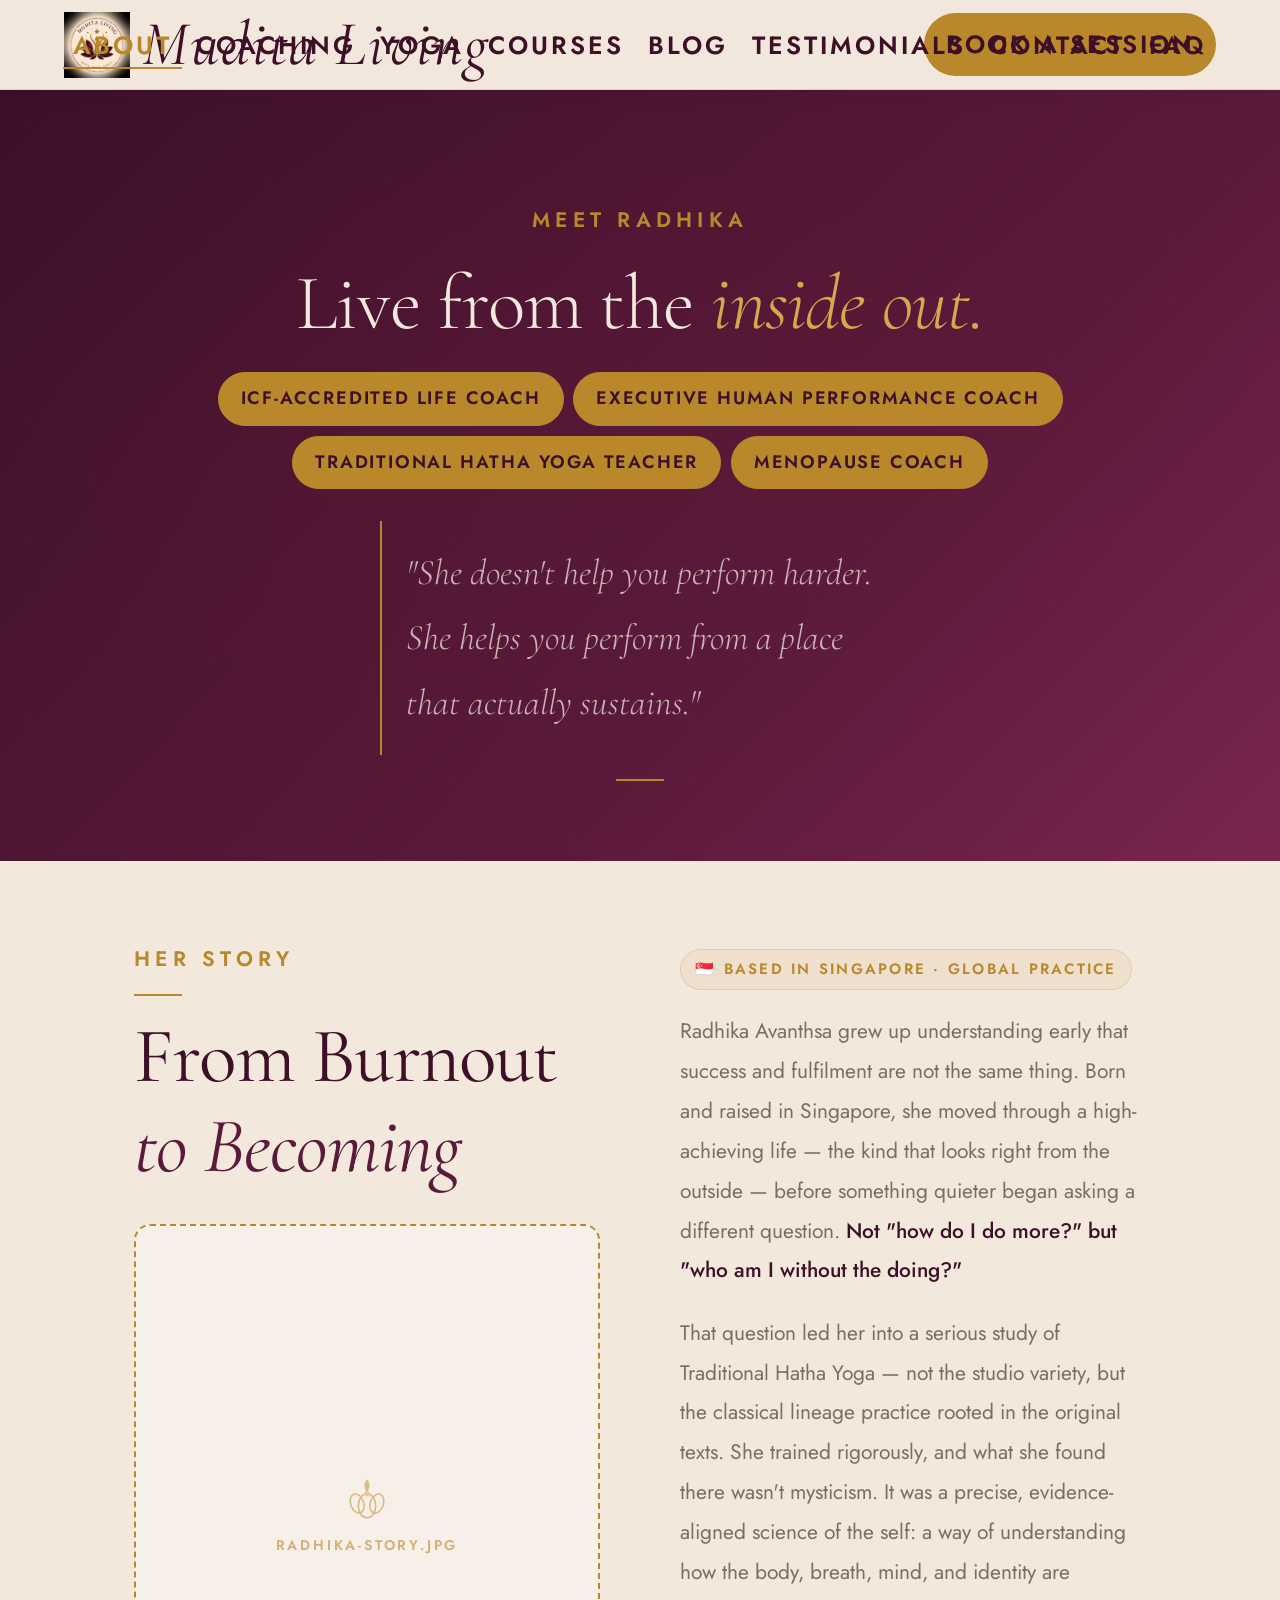
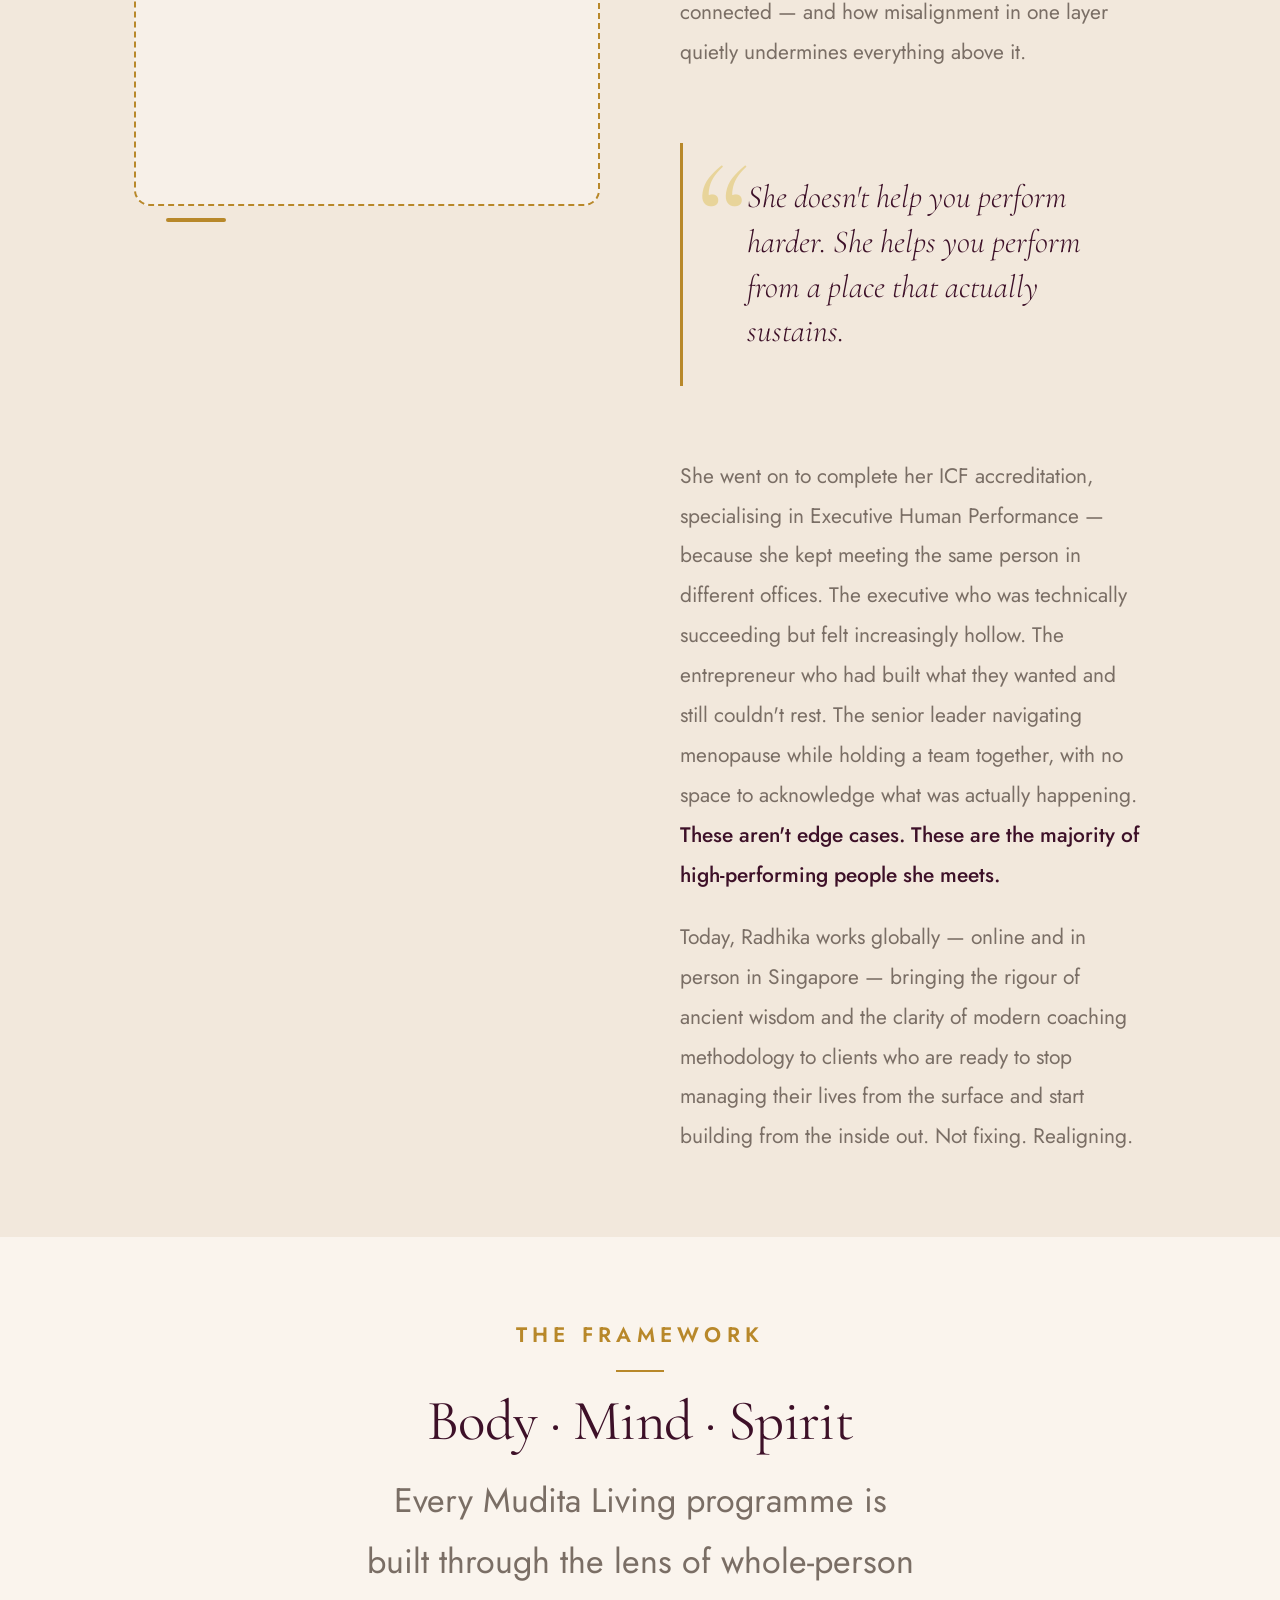
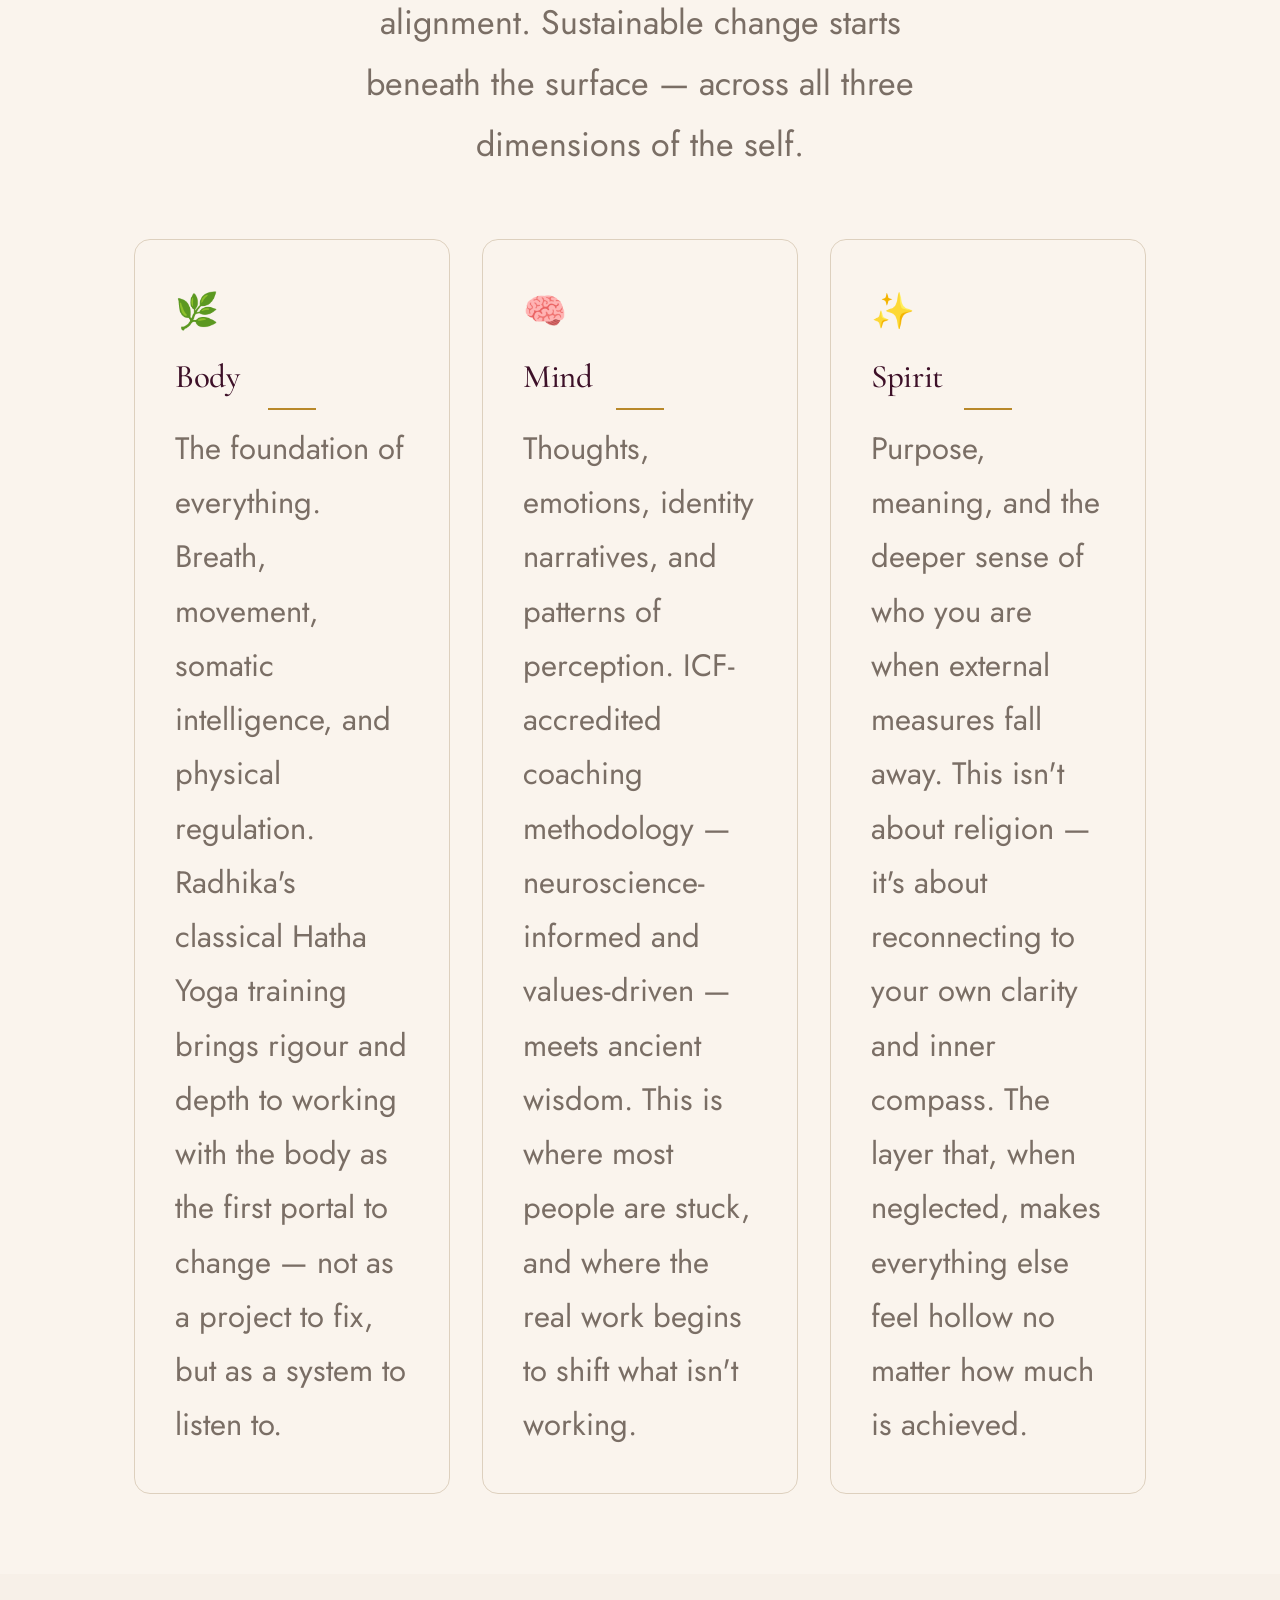
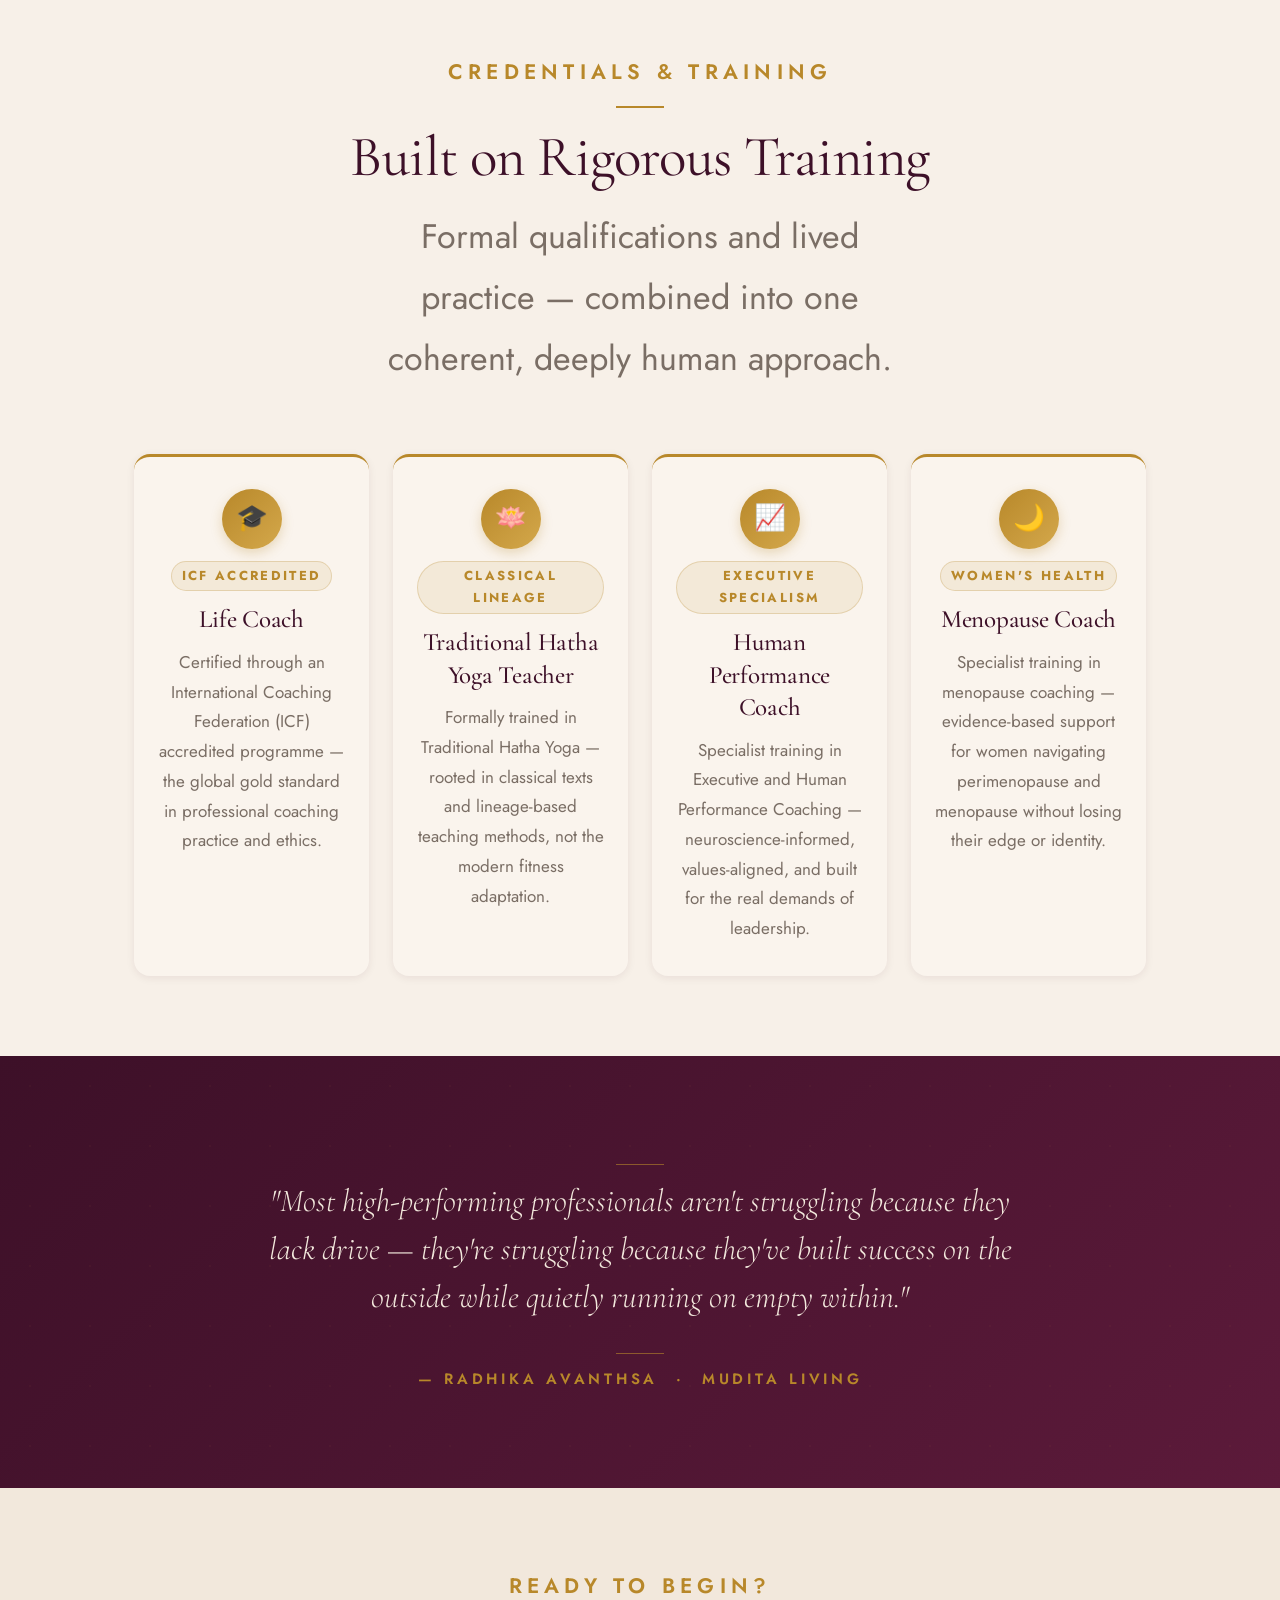
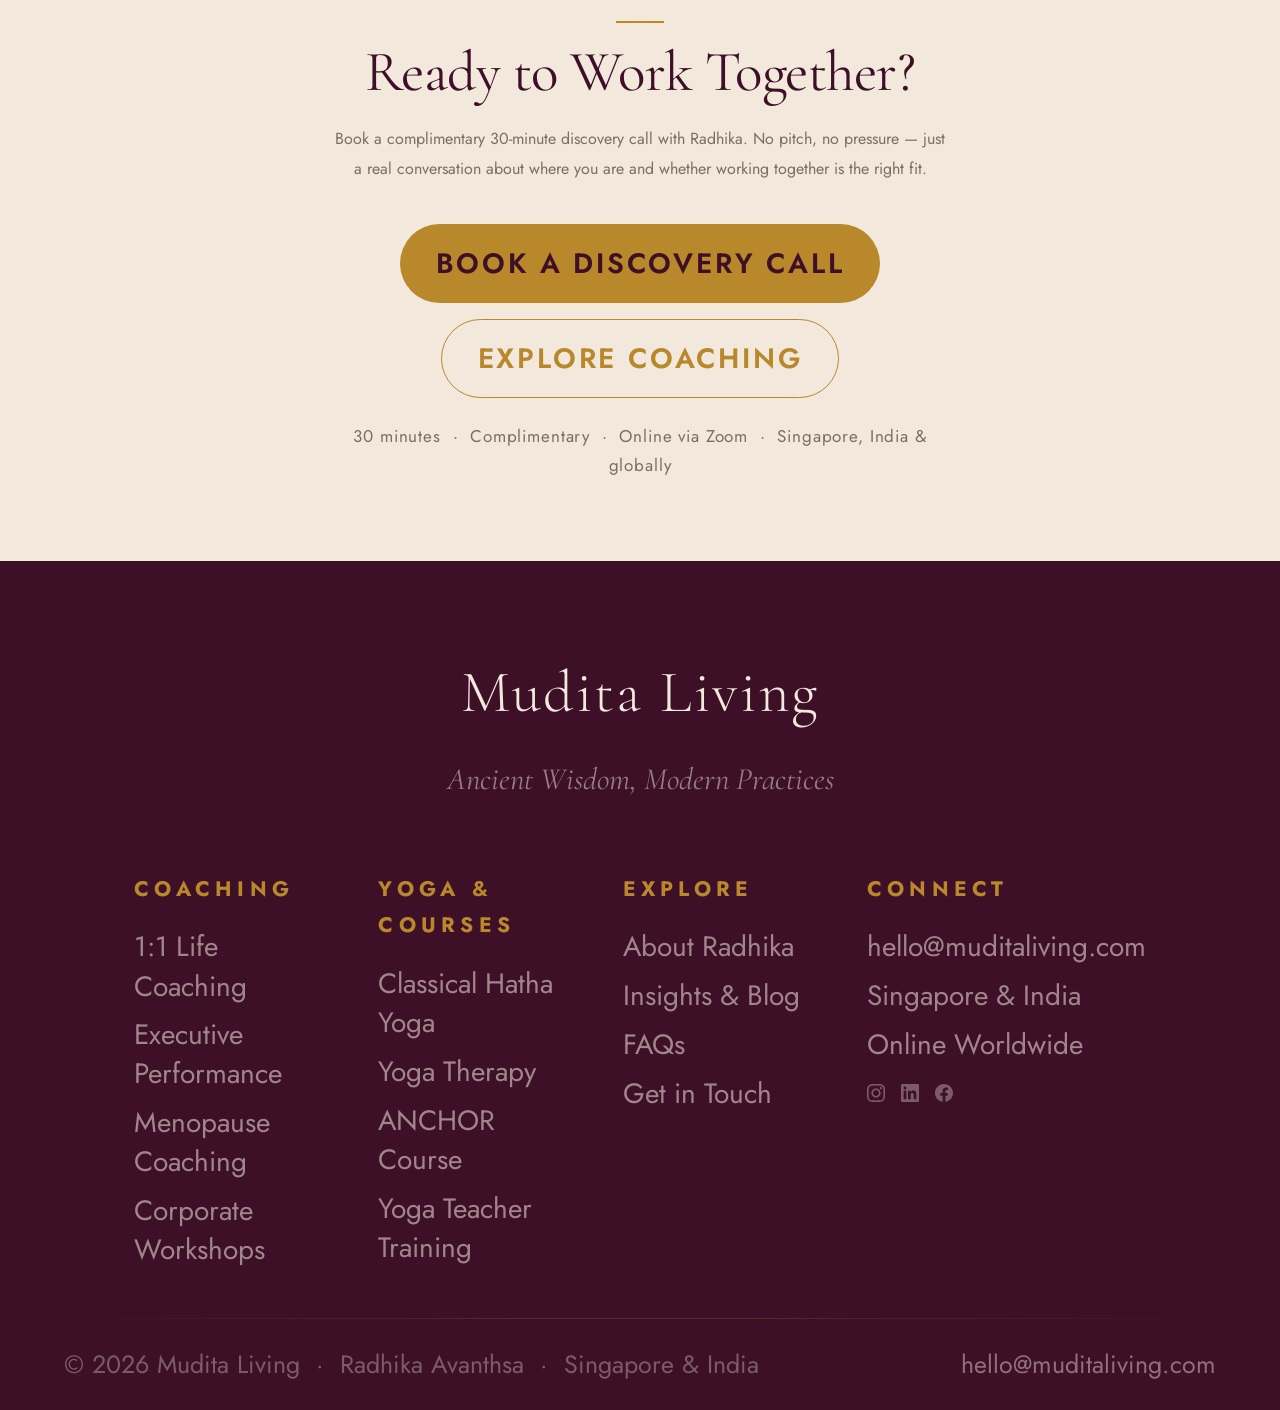
==== commit daebfa84: "Scale body text +40% across all pages" ====
--- a/pages/about.html
+++ b/pages/about.html
@@ -23,15 +23,15 @@
     }
     .hero-chip {
       font-family: var(--font-body);
-      font-size: 10px;
+      font-size: 18px;
       font-weight: 600;
-      letter-spacing: 0.14em;
+      letter-spacing: 0.1em;
       text-transform: uppercase;
-      border: 1px solid rgba(212,168,75,0.45);
-      color: var(--pale-gold);
-      padding: 7px 16px;
+      border: 1.5px solid var(--gold);
+      color: var(--dark-burgundy);
+      padding: 10px 22px;
       border-radius: var(--radius-pill);
-      background: rgba(184,136,42,0.08);
+      background: var(--gold);
     }
 
     /* Hero tagline pull quote */
@@ -88,7 +88,7 @@
     }
     .story-image-placeholder span {
       font-family: var(--font-body);
-      font-size: 10px;
+      font-size: 14px;
       font-weight: 600;
       letter-spacing: 0.2em;
       text-transform: uppercase;
@@ -112,7 +112,7 @@
       padding-top: 0.5rem;
     }
     .story-right p {
-      font-size: 15px;
+      font-size: 21px;
       line-height: 1.9;
       color: var(--muted-brown);
     }
@@ -125,7 +125,7 @@
       align-items: center;
       gap: 0.5rem;
       font-family: var(--font-body);
-      font-size: 11px;
+      font-size: 15px;
       font-weight: 600;
       letter-spacing: 0.15em;
       text-transform: uppercase;
@@ -171,12 +171,12 @@
     }
     .approach-card h3 {
       font-family: var(--font-display);
-      font-size: 22px;
+      font-size: 31px;
       color: var(--dark-burgundy);
       margin-bottom: 0.75rem;
     }
     .approach-card p {
-      font-size: 14px;
+      font-size: 20px;
       line-height: 1.8;
       color: var(--muted-brown);
     }
@@ -218,7 +218,7 @@
     }
     .cred-badge {
       font-family: var(--font-body);
-      font-size: 9px;
+      font-size: 13px;
       font-weight: 700;
       letter-spacing: 0.18em;
       text-transform: uppercase;
@@ -230,12 +230,12 @@
     }
     .cred-card h3 {
       font-family: var(--font-display);
-      font-size: 18px;
+      font-size: 25px;
       color: var(--dark-burgundy);
       line-height: 1.3;
     }
     .cred-card p {
-      font-size: 12px;
+      font-size: 17px;
       line-height: 1.75;
       color: var(--muted-brown);
     }
@@ -260,7 +260,7 @@
     }
     .philosophy-attribution {
       font-family: var(--font-body);
-      font-size: 11px;
+      font-size: 15px;
       font-weight: 600;
       letter-spacing: 0.25em;
       text-transform: uppercase;
@@ -283,7 +283,7 @@
     }
     .cta-note {
       margin-top: 1.5rem;
-      font-size: 12px;
+      font-size: 17px;
       color: var(--muted-brown);
       letter-spacing: 0.05em;
     }
--- a/assets/global.css
+++ b/assets/global.css
@@ -36,12 +36,12 @@
   --font-body:      'Jost', system-ui, sans-serif;
 
   /* Type scale */
-  --text-hero:      clamp(44px, 6vw, 72px);
-  --text-h1:        clamp(32px, 4.5vw, 52px);
-  --text-h2:        clamp(26px, 3.2vw, 38px);
-  --text-h3:        22px;
-  --text-body:      15px;
-  --text-caption:   12px;
+  --text-hero:      clamp(66px, 9vw, 108px);
+  --text-h1:        clamp(48px, 6.75vw, 78px);
+  --text-h2:        clamp(39px, 4.8vw, 57px);
+  --text-h3:        33px;
+  --text-body:      31px;
+  --text-caption:   25px;
 
   /* Spacing */
   --space-xs:       0.5rem;
@@ -52,7 +52,7 @@
 
   /* Layout */
   --max-width:      1140px;
-  --nav-height:     72px;
+  --nav-height:     90px;
 
   /* Radius */
   --radius-sm:      4px;
@@ -108,7 +108,7 @@
 /* Section labels */
 .section-label {
   font-family: var(--font-body);
-  font-size: 10px;
+  font-size: 21px;
   font-weight: 600;
   letter-spacing: 0.25em;
   text-transform: uppercase;
@@ -141,7 +141,7 @@
 .pull-quote::before {
   content: '\201C';
   font-family: var(--font-display);
-  font-size: 80px;
+  font-size: 168px;
   color: var(--pale-gold);
   position: absolute;
   left: 0.25rem;
@@ -165,10 +165,10 @@
 .section-header p {
   max-width: 560px;
   margin: 0 auto;
-  font-size: 16px;
+  font-size: 34px;
   line-height: 1.8;
 }
-section { padding: var(--space-lg) 5%; }
+section { padding: var(--space-lg) 0; }
 
 /* ─────────────────────────────────────────
    BUTTONS
@@ -181,7 +181,7 @@
   color: var(--dark-burgundy);
   font-family: var(--font-body);
   font-weight: 600;
-  font-size: 13px;
+  font-size: 28px;
   letter-spacing: 0.1em;
   text-transform: uppercase;
   padding: 15px 36px;
@@ -204,7 +204,7 @@
   color: var(--cream);
   font-family: var(--font-body);
   font-weight: 600;
-  font-size: 13px;
+  font-size: 28px;
   letter-spacing: 0.1em;
   text-transform: uppercase;
   padding: 14px 36px;
@@ -227,7 +227,7 @@
   color: var(--gold);
   font-family: var(--font-body);
   font-weight: 600;
-  font-size: 13px;
+  font-size: 28px;
   letter-spacing: 0.1em;
   text-transform: uppercase;
   padding: 14px 36px;
@@ -292,16 +292,16 @@
   text-decoration: none;
   flex-shrink: 0;
 }
-.nav-logo img { height: 44px; width: auto; }
+.nav-logo img { height: 66px; width: auto; }
 .nav-logo-text {
   font-family: var(--font-display);
-  font-size: 20px;
-  font-weight: 600;
-  color: var(--dark-burgundy);
-  letter-spacing: 0.02em;
+  font-size: 63px;
+  font-weight: 400;
+  font-style: italic;
+  color: var(--dark-burgundy);
+  letter-spacing: 0.03em;
   transition: color var(--ease);
 }
-
 /* Nav links */
 .nav-links {
   display: flex;
@@ -314,7 +314,7 @@
 }
 .nav-link {
   font-family: var(--font-body);
-  font-size: 12px;
+  font-size: 25px;
   font-weight: 600;
   letter-spacing: 0.12em;
   text-transform: uppercase;
@@ -334,7 +334,7 @@
 
 /* Nav CTA */
 .nav-cta {
-  font-size: 12px !important;
+  font-size: 25px !important;
   padding: 10px 22px !important;
   min-height: 40px;
   flex-shrink: 0;
@@ -415,7 +415,7 @@
 }
 .nav-overlay-link {
   font-family: var(--font-display);
-  font-size: 28px;
+  font-size: 59px;
   font-style: italic;
   font-weight: 300;
   color: rgba(242,232,220,0.8);
@@ -431,7 +431,7 @@
   background: var(--gold);
   color: var(--dark-burgundy);
   font-family: var(--font-body);
-  font-size: 13px;
+  font-size: 28px;
   font-weight: 700;
   letter-spacing: 0.12em;
   text-transform: uppercase;
@@ -475,7 +475,8 @@
 .page-hero__inner {
   position: relative;
   z-index: 1;
-  max-width: 720px;
+  max-width: var(--max-width);
+  width: 100%;
   margin: 0 auto;
 }
 .page-hero .section-label { margin-bottom: 1.25rem; justify-content: center; display: flex; }
@@ -488,7 +489,7 @@
 }
 .page-hero h1 em { color: var(--light-gold); font-style: italic; }
 .page-hero p {
-  font-size: 17px;
+  font-size: 36px;
   color: rgba(242,232,220,0.75);
   max-width: 520px;
   margin: 0 auto;
@@ -552,7 +553,7 @@
 .img-placeholder svg { opacity: 0.5; }
 .img-placeholder span {
   font-family: var(--font-body);
-  font-size: 10px;
+  font-size: 21px;
   font-weight: 600;
   letter-spacing: 0.2em;
   text-transform: uppercase;
@@ -578,7 +579,7 @@
 .testimonial-card::before {
   content: '\201C';
   font-family: var(--font-display);
-  font-size: 80px;
+  font-size: 168px;
   color: var(--pale-gold);
   line-height: 0.8;
   display: block;
@@ -586,7 +587,7 @@
 }
 .testimonial-card p {
   font-family: var(--font-display);
-  font-size: 17px;
+  font-size: 36px;
   font-style: italic;
   line-height: 1.65;
   color: var(--dark-burgundy);
@@ -594,20 +595,20 @@
 }
 .testimonial-card .tc-name {
   font-family: var(--font-body);
-  font-size: 13px;
+  font-size: 28px;
   font-weight: 600;
   color: var(--dark-burgundy);
   letter-spacing: 0.05em;
 }
 .testimonial-card .tc-role {
   font-family: var(--font-body);
-  font-size: 12px;
+  font-size: 25px;
   color: var(--muted-brown);
   margin-top: 2px;
 }
 .testimonial-card .tc-location {
   font-family: var(--font-body);
-  font-size: 11px;
+  font-size: 22px;
   color: var(--gold);
   font-weight: 600;
   letter-spacing: 0.08em;
@@ -643,7 +644,7 @@
 .stat-item:last-child { border-right: none; }
 .stat-number {
   font-family: var(--font-display);
-  font-size: 52px;
+  font-size: 109px;
   font-weight: 300;
   color: var(--gold);
   line-height: 1;
@@ -652,7 +653,7 @@
 }
 .stat-label {
   font-family: var(--font-body);
-  font-size: 11px;
+  font-size: 22px;
   font-weight: 600;
   letter-spacing: 0.2em;
   text-transform: uppercase;
@@ -687,7 +688,7 @@
 }
 .footer-brand-name {
   font-family: var(--font-display);
-  font-size: 28px;
+  font-size: 59px;
   font-weight: 300;
   color: var(--cream);
   letter-spacing: 0.04em;
@@ -697,7 +698,7 @@
 .footer-tagline {
   font-family: var(--font-display);
   font-style: italic;
-  font-size: 15px;
+  font-size: 31px;
   color: rgba(242,232,220,0.5);
 }
 .footer-logo-img { height: 44px; margin: 0 auto 1rem; }
@@ -709,7 +710,7 @@
 }
 .footer-col-title {
   font-family: var(--font-body);
-  font-size: 10px;
+  font-size: 21px;
   font-weight: 700;
   letter-spacing: 0.25em;
   text-transform: uppercase;
@@ -720,7 +721,7 @@
 .footer-links { display: flex; flex-direction: column; gap: 0.6rem; }
 .footer-links a {
   font-family: var(--font-body);
-  font-size: 13px;
+  font-size: 28px;
   color: rgba(242,232,220,0.55);
   transition: color var(--ease);
   line-height: 1.4;
@@ -746,7 +747,7 @@
 }
 .footer-copyright {
   font-family: var(--font-body);
-  font-size: 12px;
+  font-size: 25px;
   color: rgba(242,232,220,0.35);
 }
 .footer-social {
@@ -781,7 +782,7 @@
   border: none;
   cursor: pointer;
   font-family: var(--font-display);
-  font-size: 19px;
+  font-size: 39px;
   font-weight: 500;
   color: var(--dark-burgundy);
   transition: color var(--ease);
@@ -800,7 +801,7 @@
   flex-shrink: 0;
   transition: border-color var(--ease), background var(--ease), transform 0.3s ease;
   color: var(--muted-brown);
-  font-size: 16px;
+  font-size: 34px;
   font-weight: 300;
 }
 .faq-question.is-open .faq-icon {
@@ -817,7 +818,7 @@
 .faq-answer.is-open { max-height: 1000px; }
 .faq-answer-inner {
   padding: 0 0 1.75rem;
-  font-size: 15px;
+  font-size: 31px;
   line-height: 1.8;
   color: var(--muted-brown);
 }
@@ -829,7 +830,7 @@
 .form-label {
   display: block;
   font-family: var(--font-body);
-  font-size: 10px;
+  font-size: 21px;
   font-weight: 700;
   letter-spacing: 0.2em;
   text-transform: uppercase;
@@ -843,7 +844,7 @@
   border: 1.5px solid var(--warm-beige);
   border-radius: var(--radius-md);
   font-family: var(--font-body);
-  font-size: 15px;
+  font-size: 31px;
   color: var(--dark-burgundy);
   transition: border-color var(--ease), box-shadow var(--ease);
   outline: none;
@@ -898,7 +899,7 @@
   border-radius: var(--radius-pill);
   border: 1.5px solid var(--warm-beige);
   font-family: var(--font-body);
-  font-size: 12px;
+  font-size: 25px;
   font-weight: 600;
   letter-spacing: 0.08em;
   color: var(--muted-brown);
@@ -931,7 +932,7 @@
   padding: 8px 20px;
   border-radius: var(--radius-pill);
   font-family: var(--font-body);
-  font-size: 13px;
+  font-size: 28px;
   font-weight: 600;
   color: var(--muted-brown);
   cursor: pointer;
@@ -977,7 +978,7 @@
 }
 .trust-strip-label {
   font-family: var(--font-body);
-  font-size: 10px;
+  font-size: 21px;
   font-weight: 600;
   letter-spacing: 0.25em;
   text-transform: uppercase;
@@ -997,7 +998,7 @@
   border-radius: var(--radius-pill);
   padding: 10px 24px;
   font-family: var(--font-body);
-  font-size: 12px;
+  font-size: 25px;
   font-weight: 600;
   letter-spacing: 0.15em;
   color: var(--muted-brown);
@@ -1042,7 +1043,7 @@
   .hero-actions .btn-outline { width: 100%; justify-content: center; }
 
   /* Forms */
-  .form-control { font-size: 16px !important; }
+  .form-control { font-size: 34px !important; }
 }
 
 @media (max-width: 480px) {
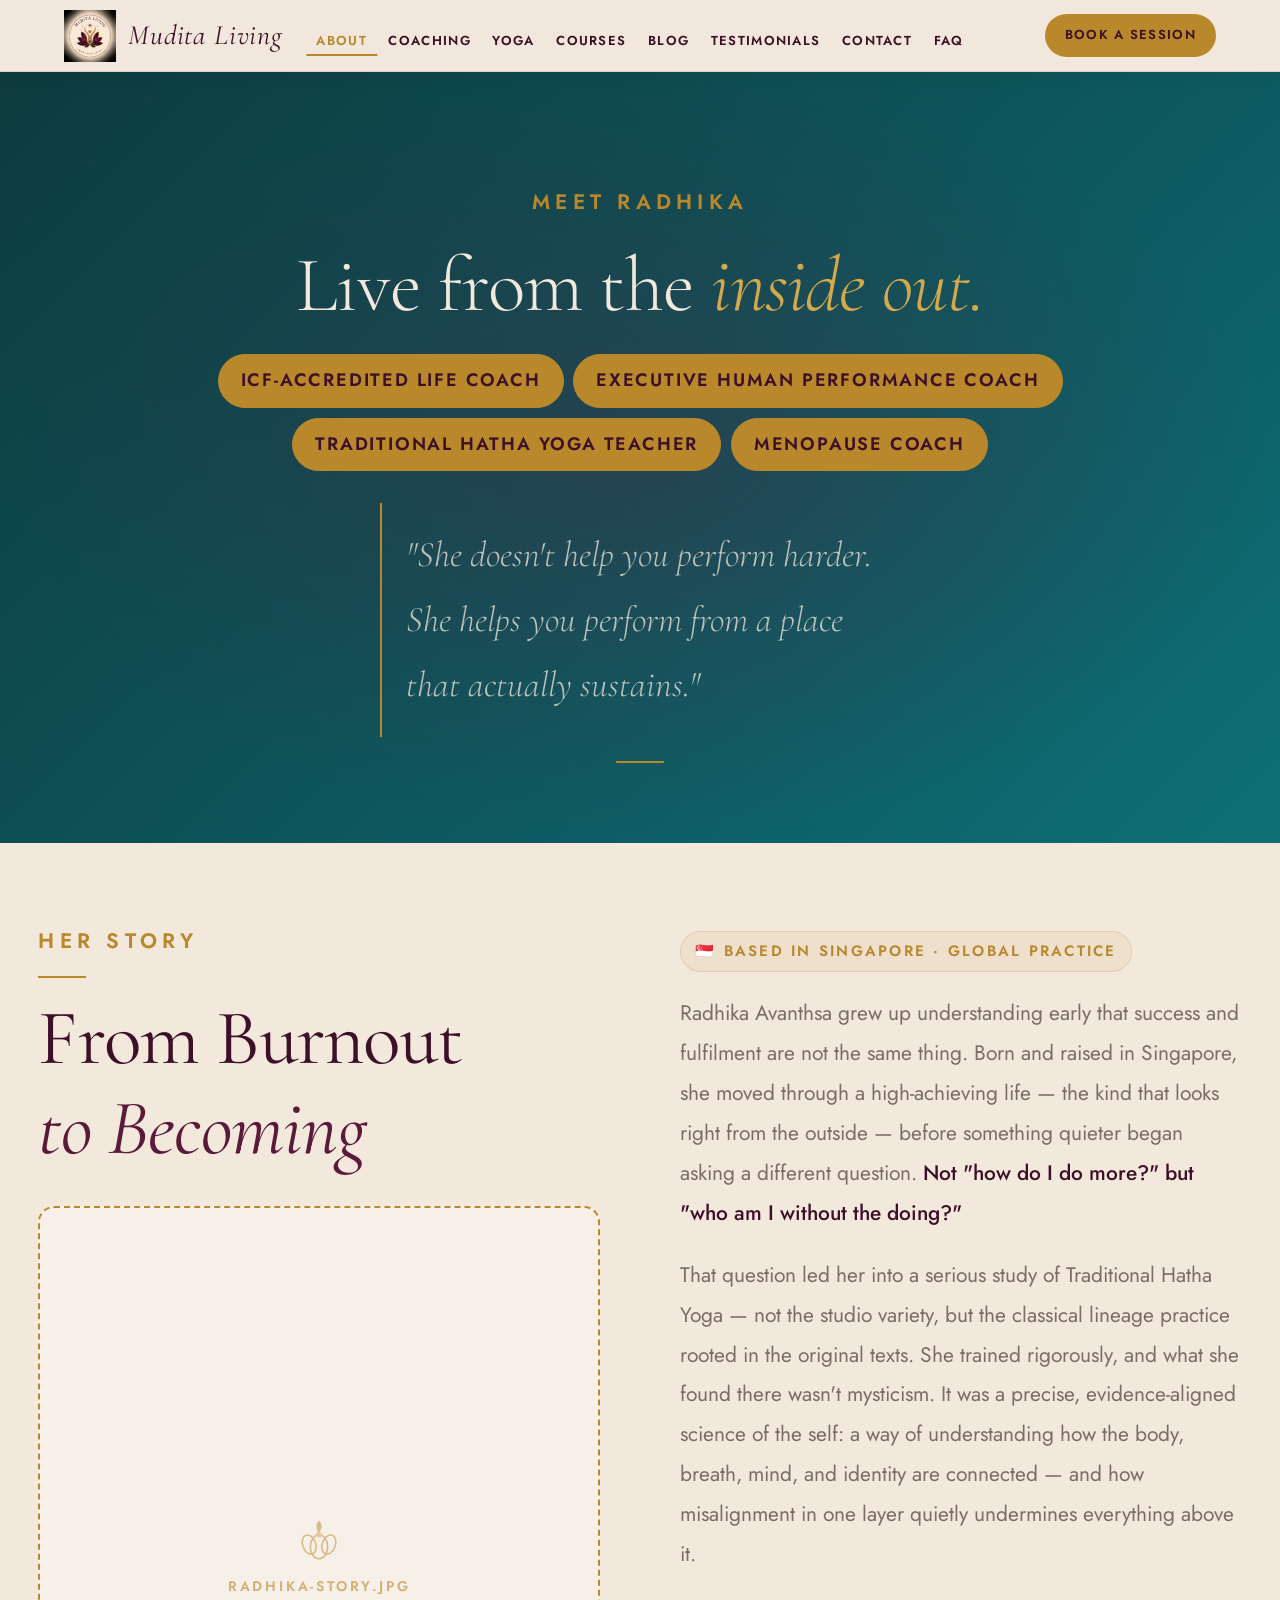
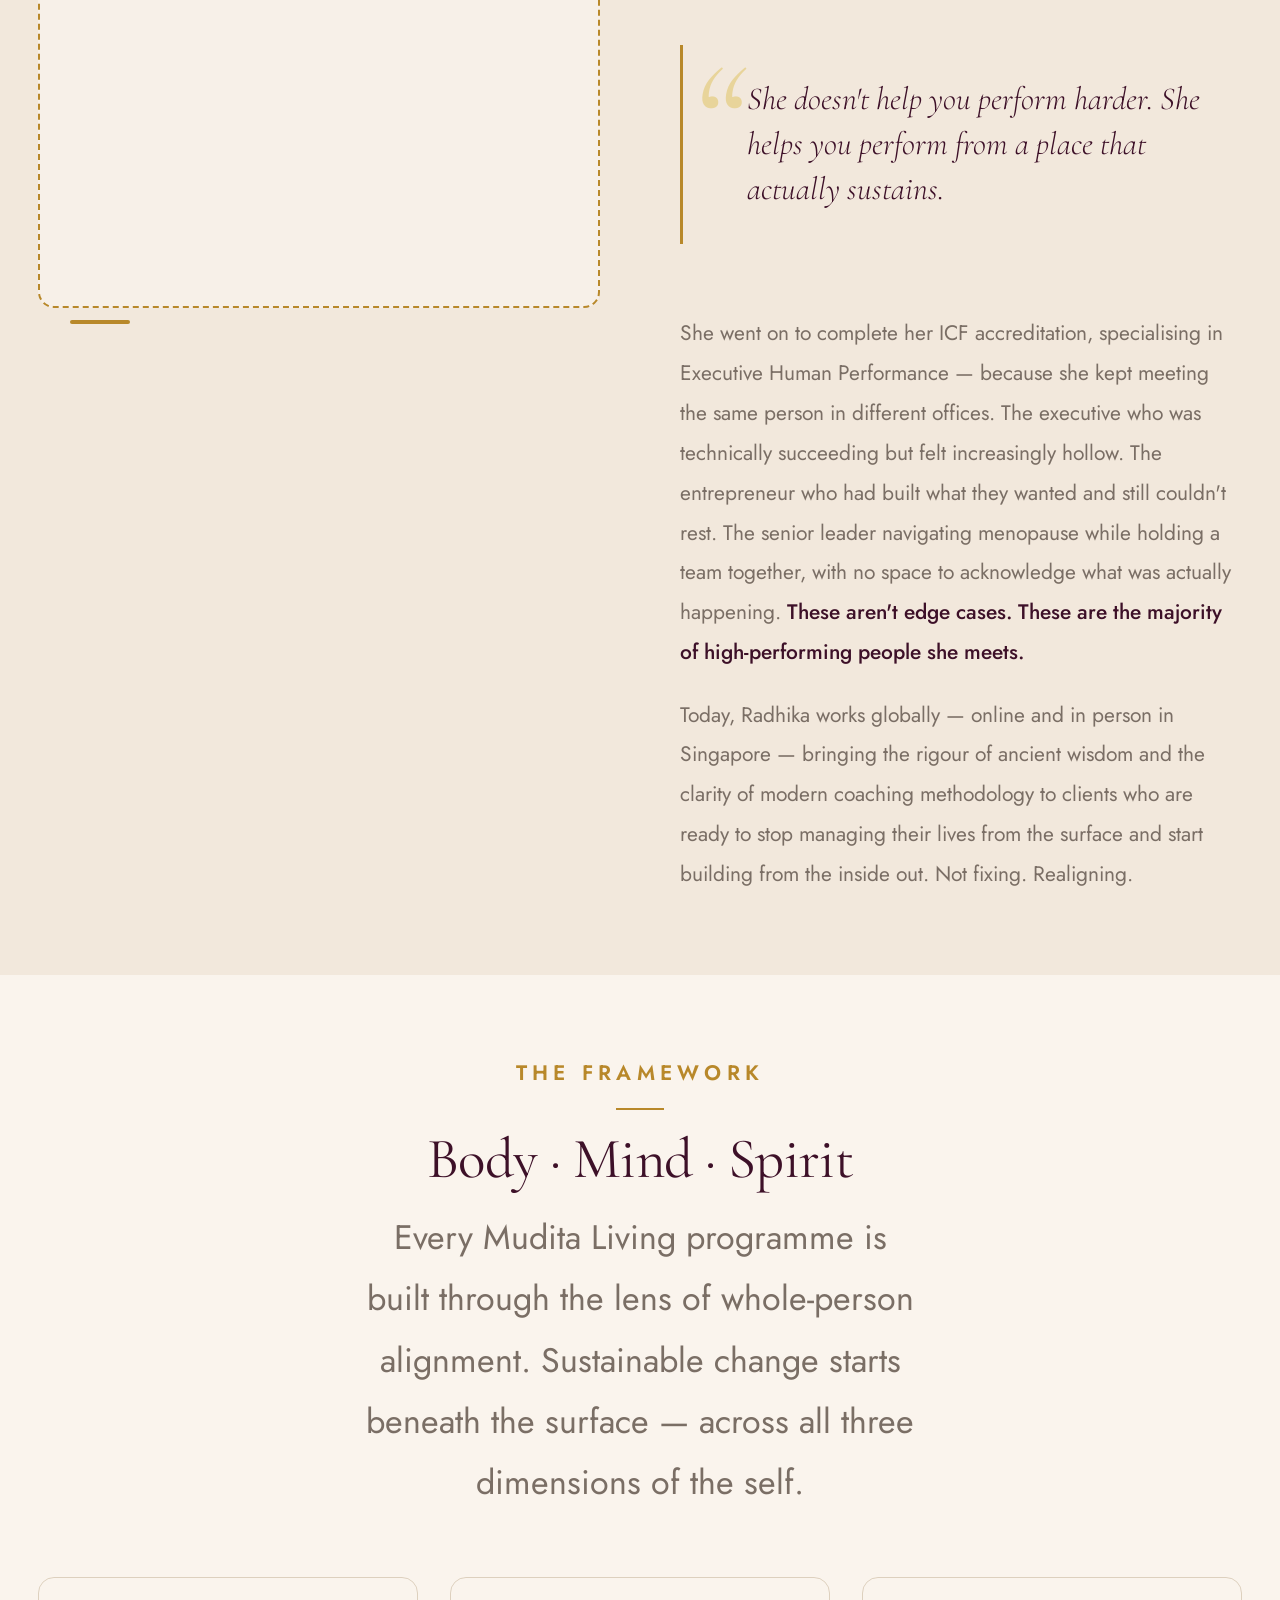
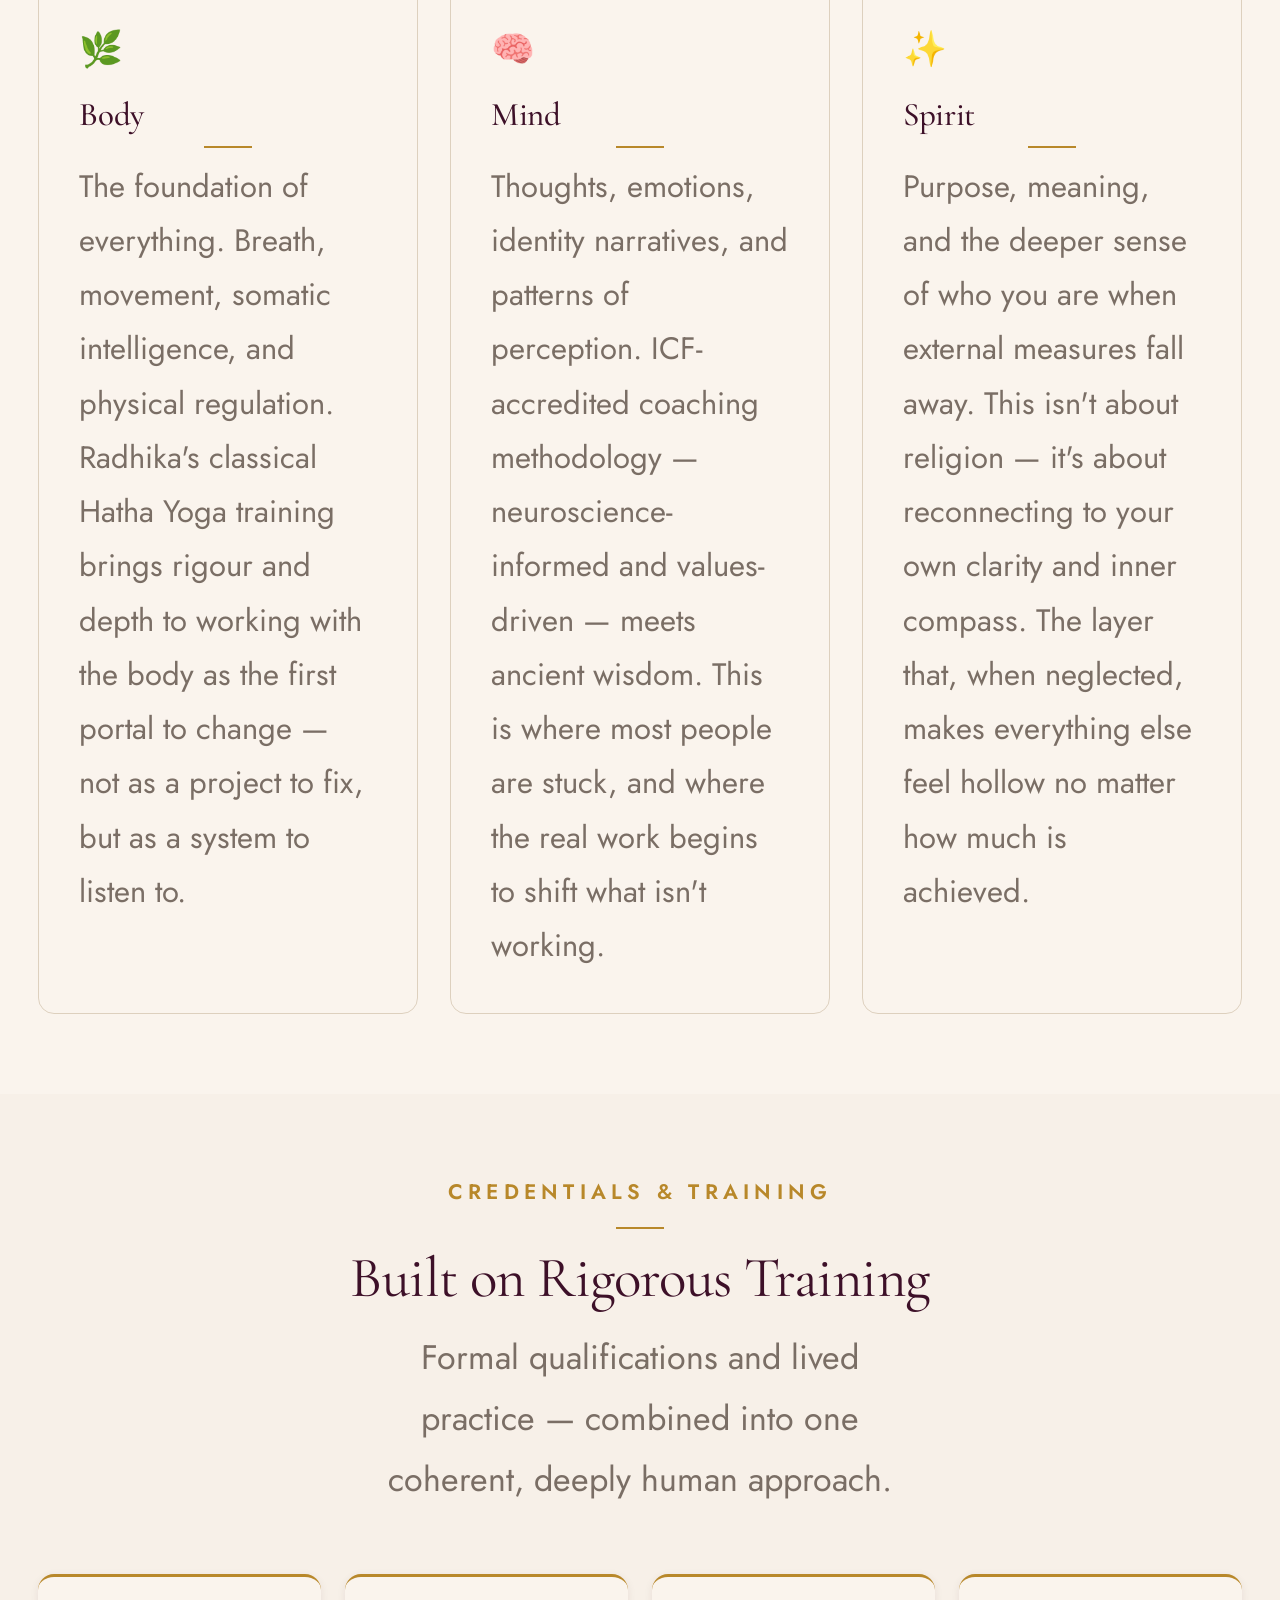
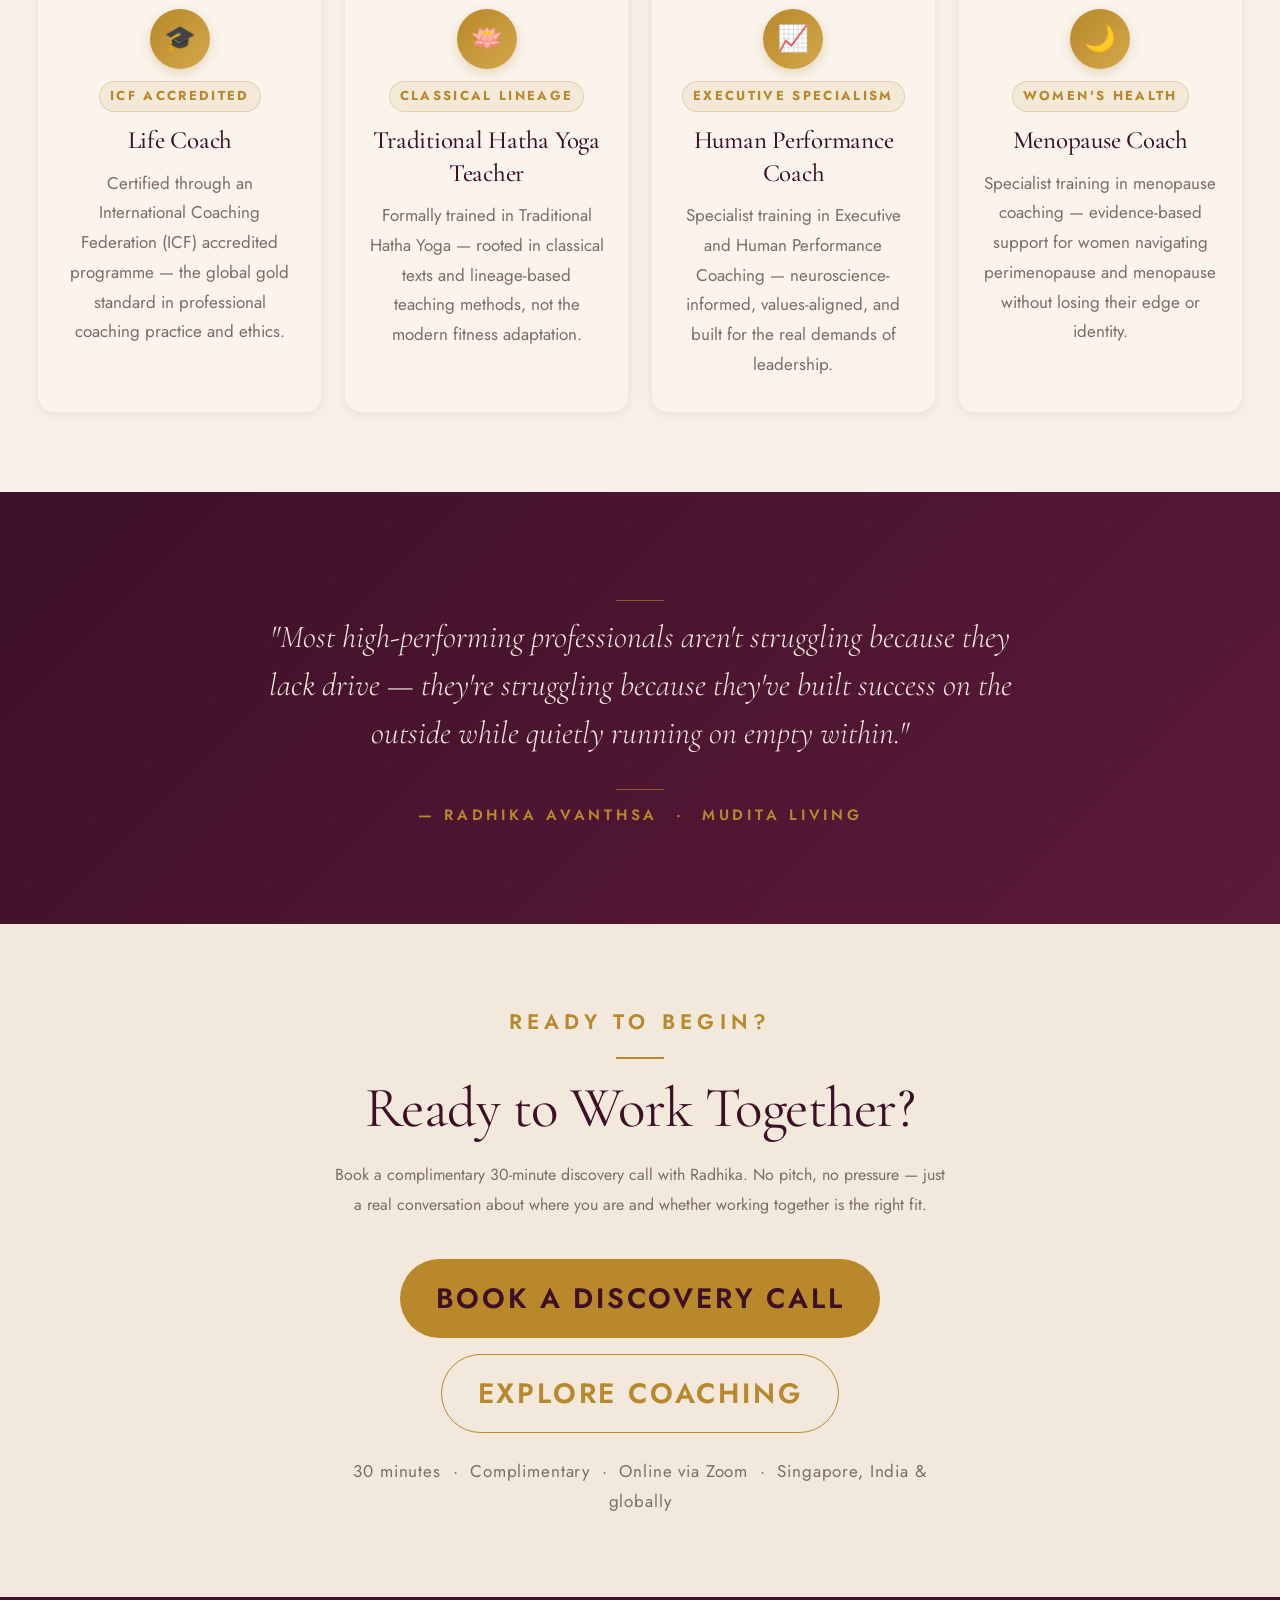
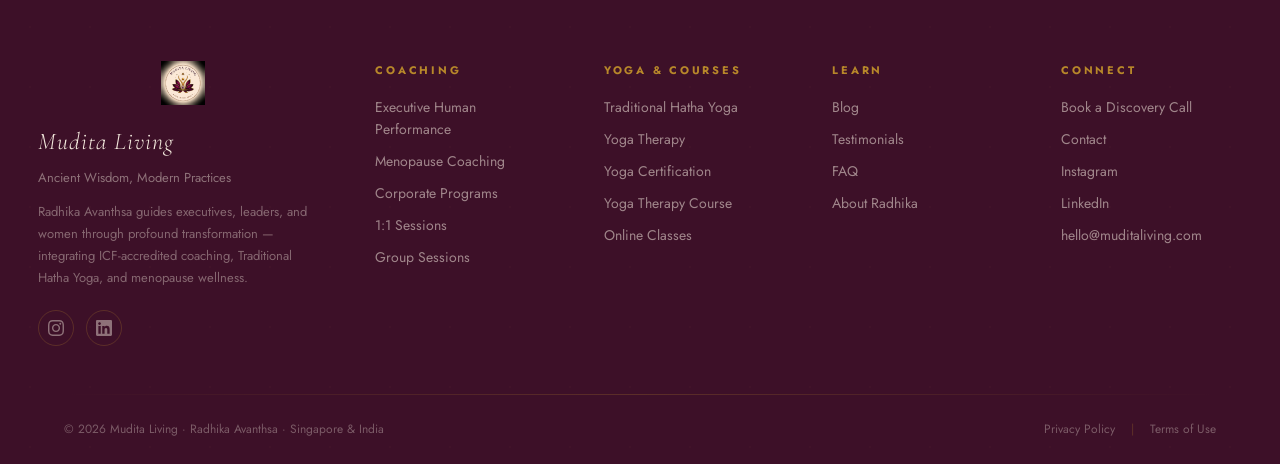
==== commit 8f3f7703: "Major rebuild: Art of Living-grade homepage + shared nav/footer" ====
--- a/pages/about.html
+++ b/pages/about.html
@@ -522,93 +522,6 @@
   <!-- ══════════════════════════════════════
        FOOTER
   ══════════════════════════════════════ -->
-  <footer class="site-footer">
-    <div class="footer-inner">
-
-      <div class="footer-brand">
-        <!-- Replace with: ../assets/images/logo-light.png -->
-        <img src="../assets/images/logo-light.png"
-             alt="Mudita Living"
-             class="footer-logo-img"
-             onerror="this.style.display='none'" />
-        <span class="footer-brand-name">Mudita Living</span>
-        <span class="footer-tagline">Ancient Wisdom, Modern Practices</span>
-      </div>
-
-      <div class="footer-grid">
-
-        <div>
-          <span class="footer-col-title">Coaching</span>
-          <nav class="footer-links" aria-label="Coaching links">
-            <a href="coaching.html">1:1 Life Coaching</a>
-            <a href="coaching.html#executive">Executive Performance</a>
-            <a href="coaching.html#menopause">Menopause Coaching</a>
-            <a href="coaching.html#corporate">Corporate Workshops</a>
-          </nav>
-        </div>
-
-        <div>
-          <span class="footer-col-title">Yoga &amp; Courses</span>
-          <nav class="footer-links" aria-label="Yoga and courses links">
-            <a href="yoga.html">Classical Hatha Yoga</a>
-            <a href="yoga.html#therapy">Yoga Therapy</a>
-            <a href="courses.html">ANCHOR Course</a>
-            <a href="courses.html#ttc">Yoga Teacher Training</a>
-          </nav>
-        </div>
-
-        <div>
-          <span class="footer-col-title">Explore</span>
-          <nav class="footer-links" aria-label="Explore links">
-            <a href="about.html">About Radhika</a>
-            <a href="blog.html">Insights &amp; Blog</a>
-            <a href="faq.html">FAQs</a>
-            <a href="contact.html">Get in Touch</a>
-          </nav>
-        </div>
-
-        <div>
-          <span class="footer-col-title">Connect</span>
-          <nav class="footer-links" aria-label="Contact information">
-            <a href="mailto:hello@muditaliving.com">hello@muditaliving.com</a>
-            <a href="contact.html">Singapore &amp; India</a>
-            <a href="contact.html">Online Worldwide</a>
-          </nav>
-          <!-- Social icons -->
-          <div class="footer-social" style="margin-top: 1.25rem;">
-            <a href="#" aria-label="Instagram">
-              <svg viewBox="0 0 24 24" aria-hidden="true">
-                <path d="M12 2.163c3.204 0 3.584.012 4.85.07 3.252.148 4.771 1.691 4.919 4.919.058 1.265.069 1.645.069 4.849 0 3.205-.012 3.584-.069 4.849-.149 3.225-1.664 4.771-4.919 4.919-1.266.058-1.644.07-4.85.07-3.204 0-3.584-.012-4.849-.07-3.26-.149-4.771-1.699-4.919-4.92-.058-1.265-.07-1.644-.07-4.849 0-3.204.013-3.583.07-4.849.149-3.227 1.664-4.771 4.919-4.919 1.266-.057 1.645-.069 4.849-.069zm0-2.163c-3.259 0-3.667.014-4.947.072-4.358.2-6.78 2.618-6.98 6.98-.059 1.281-.073 1.689-.073 4.948 0 3.259.014 3.668.072 4.948.2 4.358 2.618 6.78 6.98 6.98 1.281.058 1.689.072 4.948.072 3.259 0 3.668-.014 4.948-.072 4.354-.2 6.782-2.618 6.979-6.98.059-1.28.073-1.689.073-4.948 0-3.259-.014-3.667-.072-4.947-.196-4.354-2.617-6.78-6.979-6.98-1.281-.059-1.69-.073-4.949-.073zm0 5.838c-3.403 0-6.162 2.759-6.162 6.162s2.759 6.163 6.162 6.163 6.162-2.759 6.162-6.163c0-3.403-2.759-6.162-6.162-6.162zm0 10.162c-2.209 0-4-1.79-4-4 0-2.209 1.791-4 4-4s4 1.791 4 4c0 2.21-1.791 4-4 4zm6.406-11.845c-.796 0-1.441.645-1.441 1.44s.645 1.44 1.441 1.44c.795 0 1.439-.645 1.439-1.44s-.644-1.44-1.439-1.44z"/>
-              </svg>
-            </a>
-            <a href="#" aria-label="LinkedIn">
-              <svg viewBox="0 0 24 24" aria-hidden="true">
-                <path d="M20.447 20.452h-3.554v-5.569c0-1.328-.027-3.037-1.852-3.037-1.853 0-2.136 1.445-2.136 2.939v5.667H9.351V9h3.414v1.561h.046c.477-.9 1.637-1.85 3.37-1.85 3.601 0 4.267 2.37 4.267 5.455v6.286zM5.337 7.433c-1.144 0-2.063-.926-2.063-2.065 0-1.138.92-2.063 2.063-2.063 1.14 0 2.064.925 2.064 2.063 0 1.139-.925 2.065-2.064 2.065zm1.782 13.019H3.555V9h3.564v11.452zM22.225 0H1.771C.792 0 0 .774 0 1.729v20.542C0 23.227.792 24 1.771 24h20.451C23.2 24 24 23.227 24 22.271V1.729C24 .774 23.2 0 22.222 0h.003z"/>
-              </svg>
-            </a>
-            <a href="#" aria-label="Facebook">
-              <svg viewBox="0 0 24 24" aria-hidden="true">
-                <path d="M24 12.073c0-6.627-5.373-12-12-12s-12 5.373-12 12c0 5.99 4.388 10.954 10.125 11.854v-8.385H7.078v-3.47h3.047V9.43c0-3.007 1.792-4.669 4.533-4.669 1.312 0 2.686.235 2.686.235v2.953H15.83c-1.491 0-1.956.925-1.956 1.874v2.25h3.328l-.532 3.47h-2.796v8.385C19.612 23.027 24 18.062 24 12.073z"/>
-              </svg>
-            </a>
-          </div>
-        </div>
-
-      </div><!-- /.footer-grid -->
-    </div><!-- /.footer-inner -->
-
-    <div class="footer-divider"></div>
-
-    <div class="footer-bottom">
-      <span class="footer-copyright">
-        &copy; 2026 Mudita Living &nbsp;·&nbsp; Radhika Avanthsa &nbsp;·&nbsp; Singapore &amp; India
-      </span>
-      <span class="footer-copyright">
-        <a href="mailto:hello@muditaliving.com" style="color: rgba(242,232,220,0.45); transition: color 0.25s ease;">hello@muditaliving.com</a>
-      </span>
-    </div>
-
-  </footer>
 
   <!-- Scroll animation observer -->
   <script>
--- a/assets/global.css
+++ b/assets/global.css
@@ -51,8 +51,8 @@
   --space-xl:       8rem;
 
   /* Layout */
-  --max-width:      1140px;
-  --nav-height:     90px;
+  --max-width:      1440px;
+  --nav-height:     72px;
 
   /* Radius */
   --radius-sm:      4px;
@@ -155,7 +155,7 @@
 .section-inner {
   max-width: var(--max-width);
   margin: 0 auto;
-  padding: 0 5%;
+  padding: 0 3%;
 }
 .section-header {
   text-align: center;
@@ -292,21 +292,22 @@
   text-decoration: none;
   flex-shrink: 0;
 }
-.nav-logo img { height: 66px; width: auto; }
+.nav-logo img { height: 52px; width: auto; }
 .nav-logo-text {
   font-family: var(--font-display);
-  font-size: 63px;
+  font-size: 28px;
   font-weight: 400;
   font-style: italic;
   color: var(--dark-burgundy);
   letter-spacing: 0.03em;
   transition: color var(--ease);
+  white-space: nowrap;
 }
 /* Nav links */
 .nav-links {
   display: flex;
   align-items: center;
-  gap: 0.25rem;
+  gap: 0.1rem;
   list-style: none;
   position: absolute;
   left: 50%;
@@ -314,9 +315,9 @@
 }
 .nav-link {
   font-family: var(--font-body);
-  font-size: 25px;
+  font-size: 13px;
   font-weight: 600;
-  letter-spacing: 0.12em;
+  letter-spacing: 0.10em;
   text-transform: uppercase;
   color: var(--dark-burgundy);
   padding: 6px 10px;
@@ -334,8 +335,8 @@
 
 /* Nav CTA */
 .nav-cta {
-  font-size: 25px !important;
-  padding: 10px 22px !important;
+  font-size: 13px !important;
+  padding: 10px 20px !important;
   min-height: 40px;
   flex-shrink: 0;
 }
@@ -415,33 +416,49 @@
 }
 .nav-overlay-link {
   font-family: var(--font-display);
-  font-size: 59px;
+  font-size: 28px;
   font-style: italic;
   font-weight: 300;
   color: rgba(242,232,220,0.8);
   text-decoration: none;
-  padding: 0.6rem 1.5rem;
+  padding: 0.5rem 1.5rem;
   transition: color var(--ease);
   letter-spacing: 0.02em;
 }
 .nav-overlay-link:hover,
 .nav-overlay-link.active { color: var(--light-gold); }
 .nav-overlay-cta {
-  margin-top: 2.5rem;
+  margin-top: 2rem;
   background: var(--gold);
   color: var(--dark-burgundy);
   font-family: var(--font-body);
-  font-size: 28px;
+  font-size: 14px;
   font-weight: 700;
   letter-spacing: 0.12em;
   text-transform: uppercase;
-  padding: 16px 40px;
+  padding: 14px 36px;
   border-radius: var(--radius-pill);
   display: inline-block;
   transition: background var(--ease), transform var(--ease);
   position: relative;
   z-index: 1;
 }
+/* Close button for mobile overlay */
+.nav-overlay-close {
+  position: absolute;
+  top: 1.5rem;
+  right: 1.5rem;
+  background: none;
+  border: none;
+  color: rgba(242,232,220,0.6);
+  font-size: 28px;
+  cursor: pointer;
+  z-index: 2;
+  line-height: 1;
+  transition: color var(--ease);
+  padding: 0.5rem;
+}
+.nav-overlay-close:hover { color: var(--light-gold); }
 .nav-overlay-cta:hover {
   background: var(--light-gold);
   transform: translateY(-1px);
@@ -451,7 +468,7 @@
    HERO SHARED STYLES
 ───────────────────────────────────────── */
 .page-hero {
-  background: linear-gradient(135deg, var(--dark-burgundy) 0%, var(--burgundy) 65%, #7A2550 100%);
+  background: linear-gradient(135deg, #0D3B3E 0%, var(--deep-teal) 65%, #0E7077 100%);
   padding: 7rem 5% 5rem;
   text-align: center;
   position: relative;
@@ -644,18 +661,18 @@
 .stat-item:last-child { border-right: none; }
 .stat-number {
   font-family: var(--font-display);
-  font-size: 109px;
+  font-size: clamp(36px, 4vw, 52px);
   font-weight: 300;
-  color: var(--gold);
+  color: var(--light-gold);
   line-height: 1;
   display: block;
-  margin-bottom: 0.5rem;
+  margin-bottom: 0.4rem;
 }
 .stat-label {
   font-family: var(--font-body);
-  font-size: 22px;
+  font-size: 11px;
   font-weight: 600;
-  letter-spacing: 0.2em;
+  letter-spacing: 0.18em;
   text-transform: uppercase;
   color: rgba(242,232,220,0.55);
 }
@@ -664,7 +681,7 @@
    FOOTER
 ───────────────────────────────────────── */
 .site-footer {
-  background: var(--dark-burgundy);
+  background: #0B2E31;
   position: relative;
   overflow: hidden;
 }
@@ -688,18 +705,19 @@
 }
 .footer-brand-name {
   font-family: var(--font-display);
-  font-size: 59px;
+  font-size: 24px;
   font-weight: 300;
+  font-style: italic;
   color: var(--cream);
   letter-spacing: 0.04em;
   display: block;
-  margin-bottom: 0.5rem;
+  margin-bottom: 0.4rem;
 }
 .footer-tagline {
-  font-family: var(--font-display);
-  font-style: italic;
-  font-size: 31px;
-  color: rgba(242,232,220,0.5);
+  font-family: var(--font-body);
+  font-size: 13px;
+  color: rgba(242,232,220,0.45);
+  line-height: 1.6;
 }
 .footer-logo-img { height: 44px; margin: 0 auto 1rem; }
 .footer-grid {
@@ -710,21 +728,21 @@
 }
 .footer-col-title {
   font-family: var(--font-body);
-  font-size: 21px;
+  font-size: 11px;
   font-weight: 700;
   letter-spacing: 0.25em;
   text-transform: uppercase;
   color: var(--gold);
-  margin-bottom: 1.25rem;
+  margin-bottom: 1rem;
   display: block;
 }
 .footer-links { display: flex; flex-direction: column; gap: 0.6rem; }
 .footer-links a {
   font-family: var(--font-body);
-  font-size: 28px;
+  font-size: 14px;
   color: rgba(242,232,220,0.55);
   transition: color var(--ease);
-  line-height: 1.4;
+  line-height: 1.6;
 }
 .footer-links a:hover { color: var(--light-gold); }
 .footer-divider {
@@ -747,7 +765,7 @@
 }
 .footer-copyright {
   font-family: var(--font-body);
-  font-size: 25px;
+  font-size: 12px;
   color: rgba(242,232,220,0.35);
 }
 .footer-social {
@@ -1051,3 +1069,668 @@
   .trust-logos { gap: 1rem; }
   .filter-bar { gap: 0.4rem; }
 }
+
+/* ─────────────────────────────────────────
+   VIDEO HERO
+───────────────────────────────────────── */
+.home-hero {
+  position: relative;
+  min-height: 100vh;
+  display: flex;
+  align-items: center;
+  justify-content: center;
+  overflow: hidden;
+  background: linear-gradient(135deg, var(--dark-burgundy) 0%, var(--burgundy) 60%, #6B2A45 100%);
+}
+.home-hero__video {
+  position: absolute;
+  inset: 0;
+  width: 100%;
+  height: 100%;
+  object-fit: cover;
+  z-index: 0;
+}
+.home-hero__overlay {
+  position: absolute;
+  inset: 0;
+  background: rgba(61,16,40,0.65);
+  z-index: 1;
+}
+.home-hero__content {
+  position: relative;
+  z-index: 2;
+  text-align: center;
+  max-width: 860px;
+  width: 90%;
+  padding: 0 1.5rem;
+}
+.home-hero__eyebrow {
+  font-family: var(--font-body);
+  font-size: 11px;
+  font-weight: 600;
+  letter-spacing: 0.3em;
+  text-transform: uppercase;
+  color: var(--gold);
+  display: block;
+  margin-bottom: 1.5rem;
+}
+.home-hero__title {
+  font-family: var(--font-display);
+  font-size: var(--text-hero);
+  font-weight: 300;
+  color: var(--cream);
+  line-height: 1.1;
+  margin-bottom: 1.5rem;
+  letter-spacing: -0.01em;
+}
+.home-hero__title em {
+  font-style: italic;
+  color: var(--light-gold);
+}
+.home-hero__subtitle {
+  font-family: var(--font-body);
+  font-size: 17px;
+  color: rgba(242,232,220,0.78);
+  line-height: 1.75;
+  max-width: 560px;
+  margin: 0 auto 2.5rem;
+}
+.home-hero__actions {
+  display: flex;
+  gap: 1rem;
+  justify-content: center;
+  flex-wrap: wrap;
+}
+/* Scroll arrow */
+.scroll-arrow {
+  position: absolute;
+  bottom: 2.5rem;
+  left: 50%;
+  transform: translateX(-50%);
+  z-index: 2;
+  display: flex;
+  flex-direction: column;
+  align-items: center;
+  gap: 0.4rem;
+  color: var(--gold);
+  cursor: pointer;
+  animation: bounce 2s infinite;
+  text-decoration: none;
+}
+.scroll-arrow span {
+  font-size: 10px;
+  font-family: var(--font-body);
+  letter-spacing: 0.2em;
+  text-transform: uppercase;
+  color: rgba(212,168,75,0.7);
+}
+.scroll-arrow svg {
+  width: 22px;
+  height: 22px;
+  stroke: var(--gold);
+  fill: none;
+  stroke-width: 1.5;
+  stroke-linecap: round;
+  stroke-linejoin: round;
+}
+@keyframes bounce {
+  0%, 100% { transform: translateX(-50%) translateY(0); }
+  50%       { transform: translateX(-50%) translateY(8px); }
+}
+
+/* ─────────────────────────────────────────
+   MEDIA / TRUST BAR
+───────────────────────────────────────── */
+.media-bar {
+  background: var(--cream-2);
+  border-top: 1px solid var(--pale-gold);
+  border-bottom: 1px solid var(--pale-gold);
+  padding: 1.4rem 5%;
+}
+.media-bar__inner {
+  max-width: var(--max-width);
+  margin: 0 auto;
+  display: flex;
+  align-items: center;
+  gap: 2.5rem;
+  flex-wrap: wrap;
+  justify-content: center;
+}
+.media-bar__label {
+  font-family: var(--font-body);
+  font-size: 10px;
+  font-weight: 700;
+  letter-spacing: 0.2em;
+  text-transform: uppercase;
+  color: var(--gold);
+  white-space: nowrap;
+  flex-shrink: 0;
+}
+.media-bar__logos {
+  display: flex;
+  align-items: center;
+  gap: 2rem;
+  flex-wrap: wrap;
+  justify-content: center;
+}
+.media-logo {
+  width: 110px;
+  height: 32px;
+  background: var(--warm-beige);
+  border-radius: 4px;
+  display: flex;
+  align-items: center;
+  justify-content: center;
+  font-family: var(--font-body);
+  font-size: 11px;
+  font-weight: 700;
+  letter-spacing: 0.06em;
+  color: var(--muted-brown);
+  opacity: 0.65;
+  text-transform: uppercase;
+}
+
+/* ─────────────────────────────────────────
+   SOLUTIONS PILLS
+───────────────────────────────────────── */
+.solutions-section {
+  background: var(--off-white);
+  padding: 3.5rem 3%;
+  text-align: center;
+}
+.solutions-section h3 {
+  font-family: var(--font-display);
+  font-size: 28px;
+  font-weight: 400;
+  color: var(--dark-burgundy);
+  margin-bottom: 1.5rem;
+  letter-spacing: 0.01em;
+}
+.solution-pills {
+  display: flex;
+  flex-wrap: wrap;
+  gap: 0.6rem;
+  justify-content: center;
+  max-width: 900px;
+  margin: 0 auto;
+}
+.solution-pill {
+  background: var(--cream);
+  border: 1.5px solid var(--gold);
+  border-radius: var(--radius-pill);
+  font-family: var(--font-body);
+  font-size: 13px;
+  font-weight: 500;
+  color: var(--dark-burgundy);
+  padding: 9px 20px;
+  text-decoration: none;
+  transition: background var(--ease), color var(--ease);
+  cursor: pointer;
+}
+.solution-pill:hover {
+  background: var(--gold);
+  color: var(--dark-burgundy);
+  border-color: var(--gold);
+}
+
+/* ─────────────────────────────────────────
+   STATS BAND
+───────────────────────────────────────── */
+.stats-band {
+  background: var(--dark-burgundy);
+  position: relative;
+  overflow: hidden;
+}
+.stats-band::before {
+  content: '';
+  position: absolute;
+  inset: 0;
+  background: url("data:image/svg+xml,%3Csvg width='60' height='60' viewBox='0 0 60 60' xmlns='http://www.w3.org/2000/svg'%3E%3Cg fill='none' fill-rule='evenodd'%3E%3Cg fill='%23B8882A' fill-opacity='0.05'%3E%3Ccircle cx='30' cy='30' r='1'/%3E%3C/g%3E%3C/g%3E%3C/svg%3E");
+  pointer-events: none;
+}
+.stats-band__inner {
+  max-width: var(--max-width);
+  margin: 0 auto;
+  padding: 4rem 3%;
+  display: grid;
+  grid-template-columns: repeat(4, 1fr);
+  gap: 0;
+  position: relative;
+}
+.stats-band__item {
+  text-align: center;
+  padding: 1.5rem 2rem;
+  border-right: 1px solid rgba(184,136,42,0.2);
+}
+.stats-band__item:last-child { border-right: none; }
+.stats-band__value {
+  font-family: var(--font-display);
+  font-size: clamp(36px, 4vw, 52px);
+  font-weight: 300;
+  color: var(--light-gold);
+  line-height: 1;
+  display: block;
+  margin-bottom: 0.5rem;
+}
+.stats-band__label {
+  font-family: var(--font-body);
+  font-size: 11px;
+  font-weight: 600;
+  letter-spacing: 0.15em;
+  text-transform: uppercase;
+  color: rgba(242,232,220,0.5);
+}
+
+/* ─────────────────────────────────────────
+   SERVICE IMAGE CARDS
+───────────────────────────────────────── */
+.service-cards-grid {
+  display: grid;
+  grid-template-columns: repeat(3, 1fr);
+  gap: 1.5rem;
+}
+.service-card {
+  background: var(--off-white);
+  border-radius: var(--radius-lg);
+  overflow: hidden;
+  border: 1px solid var(--warm-beige);
+  transition: transform 0.25s ease, box-shadow 0.25s ease, border-color 0.25s ease;
+  position: relative;
+}
+.service-card::before {
+  content: '';
+  position: absolute;
+  top: 0; left: 0; right: 0;
+  height: 3px;
+  background: var(--gold);
+  transform: scaleX(0);
+  transform-origin: left;
+  transition: transform 0.3s ease;
+  z-index: 1;
+}
+.service-card:hover {
+  transform: translateY(-4px);
+  box-shadow: var(--shadow-lg);
+  border-color: var(--pale-gold);
+}
+.service-card:hover::before { transform: scaleX(1); }
+.service-card__image {
+  width: 100%;
+  height: 220px;
+  background: var(--cream-2);
+  border-bottom: 2px dashed var(--pale-gold);
+  display: flex;
+  flex-direction: column;
+  align-items: center;
+  justify-content: center;
+  gap: 0.5rem;
+  color: var(--pale-gold);
+  font-size: 2.5rem;
+  position: relative;
+  overflow: hidden;
+}
+.service-card__image img {
+  width: 100%;
+  height: 100%;
+  object-fit: cover;
+}
+.service-card__body {
+  padding: 1.5rem;
+}
+.service-card__tag {
+  display: inline-block;
+  background: rgba(184,136,42,0.12);
+  color: var(--gold);
+  font-family: var(--font-body);
+  font-size: 10px;
+  font-weight: 700;
+  letter-spacing: 0.18em;
+  text-transform: uppercase;
+  padding: 4px 12px;
+  border-radius: var(--radius-pill);
+  margin-bottom: 0.75rem;
+}
+.service-card__title {
+  font-family: var(--font-display);
+  font-size: 22px;
+  font-weight: 400;
+  color: var(--dark-burgundy);
+  line-height: 1.25;
+  margin-bottom: 0.5rem;
+}
+.service-card__desc {
+  font-family: var(--font-body);
+  font-size: 14px;
+  color: var(--muted-brown);
+  line-height: 1.65;
+  margin-bottom: 1rem;
+}
+.service-card__link {
+  font-family: var(--font-body);
+  font-size: 13px;
+  font-weight: 600;
+  color: var(--gold);
+  letter-spacing: 0.05em;
+  text-decoration: none;
+  transition: color var(--ease);
+  display: inline-flex;
+  align-items: center;
+  gap: 0.3rem;
+}
+.service-card__link:hover { color: var(--dark-burgundy); }
+
+/* Full-width courses banner card */
+.service-card--banner {
+  grid-column: 1 / -1;
+  display: grid;
+  grid-template-columns: 1fr 1fr;
+  border-radius: var(--radius-lg);
+  overflow: hidden;
+  background: linear-gradient(135deg, var(--dark-burgundy), var(--burgundy));
+  border-color: rgba(184,136,42,0.2);
+  min-height: 200px;
+}
+.service-card--banner .service-card__image {
+  height: 100%;
+  min-height: 200px;
+  background: rgba(0,0,0,0.2);
+  border-bottom: none;
+  border-right: 1px solid rgba(184,136,42,0.15);
+}
+.service-card--banner .service-card__body {
+  padding: 2.5rem;
+  display: flex;
+  flex-direction: column;
+  justify-content: center;
+}
+.service-card--banner .service-card__title { color: var(--cream); font-size: 28px; }
+.service-card--banner .service-card__desc { color: rgba(242,232,220,0.7); }
+.service-card--banner .service-card__link { color: var(--light-gold); }
+.service-card--banner .service-card__tag {
+  background: rgba(212,168,75,0.15);
+  color: var(--light-gold);
+}
+
+/* ─────────────────────────────────────────
+   TESTIMONIAL CAROUSEL
+───────────────────────────────────────── */
+.testimonial-carousel {
+  position: relative;
+  overflow: hidden;
+}
+.tc-track {
+  display: flex;
+  transition: transform 0.5s cubic-bezier(0.4,0,0.2,1);
+}
+.tc-slide {
+  min-width: 100%;
+  padding: 0 5%;
+  display: flex;
+  flex-direction: column;
+  align-items: center;
+  text-align: center;
+}
+.tc-quote {
+  font-family: var(--font-display);
+  font-size: clamp(20px, 2.5vw, 26px);
+  font-style: italic;
+  font-weight: 300;
+  color: var(--dark-burgundy);
+  line-height: 1.65;
+  max-width: 700px;
+  margin: 0 auto 2.5rem;
+  position: relative;
+}
+.tc-quote::before {
+  content: '\201C';
+  font-size: 5rem;
+  color: var(--pale-gold);
+  line-height: 0;
+  vertical-align: -0.6em;
+  margin-right: 0.2em;
+}
+.tc-photo {
+  width: 64px;
+  height: 64px;
+  border-radius: 50%;
+  border: 2px solid var(--gold);
+  background: var(--cream-2);
+  display: flex;
+  align-items: center;
+  justify-content: center;
+  margin: 0 auto 1rem;
+  overflow: hidden;
+  font-size: 1.5rem;
+  color: var(--pale-gold);
+}
+.tc-photo img { width: 100%; height: 100%; object-fit: cover; }
+.tc-name {
+  font-family: var(--font-body);
+  font-size: 15px;
+  font-weight: 600;
+  color: var(--dark-burgundy);
+  letter-spacing: 0.05em;
+}
+.tc-role {
+  font-family: var(--font-body);
+  font-size: 13px;
+  color: var(--muted-brown);
+  margin-top: 2px;
+}
+.tc-location {
+  font-family: var(--font-body);
+  font-size: 11px;
+  font-weight: 600;
+  color: var(--gold);
+  letter-spacing: 0.12em;
+  text-transform: uppercase;
+  margin-top: 3px;
+}
+/* Carousel controls */
+.tc-controls {
+  display: flex;
+  align-items: center;
+  justify-content: center;
+  gap: 1.5rem;
+  margin-top: 2.5rem;
+}
+.tc-arrow {
+  width: 44px;
+  height: 44px;
+  border-radius: 50%;
+  border: 1.5px solid var(--gold);
+  background: none;
+  color: var(--gold);
+  cursor: pointer;
+  display: flex;
+  align-items: center;
+  justify-content: center;
+  transition: background var(--ease), color var(--ease);
+  flex-shrink: 0;
+}
+.tc-arrow:hover {
+  background: var(--gold);
+  color: var(--dark-burgundy);
+}
+.tc-arrow svg { width: 18px; height: 18px; stroke: currentColor; fill: none; stroke-width: 1.5; stroke-linecap: round; stroke-linejoin: round; }
+.tc-dots {
+  display: flex;
+  gap: 0.5rem;
+  align-items: center;
+}
+.tc-dot {
+  width: 8px;
+  height: 8px;
+  border-radius: 50%;
+  background: var(--warm-beige);
+  border: none;
+  cursor: pointer;
+  transition: background var(--ease), transform var(--ease);
+  padding: 0;
+}
+.tc-dot.active {
+  background: var(--gold);
+  transform: scale(1.3);
+}
+
+/* ─────────────────────────────────────────
+   FOUNDER SECTION
+───────────────────────────────────────── */
+.founder-section {
+  background: var(--cream);
+}
+.founder-section__inner {
+  max-width: var(--max-width);
+  margin: 0 auto;
+  padding: 5rem 3%;
+  display: grid;
+  grid-template-columns: 40% 60%;
+  gap: 5rem;
+  align-items: center;
+}
+.founder-section__image {
+  position: relative;
+}
+.founder-section__img-wrap {
+  width: 100%;
+  aspect-ratio: 3/4;
+  background: var(--cream-2);
+  border: 2px dashed var(--pale-gold);
+  border-radius: var(--radius-lg);
+  display: flex;
+  align-items: center;
+  justify-content: center;
+  font-size: 4rem;
+  color: var(--pale-gold);
+  overflow: hidden;
+}
+.founder-section__img-wrap img {
+  width: 100%;
+  height: 100%;
+  object-fit: cover;
+}
+.founder-section__content { }
+.founder-section__pull-quote {
+  font-family: var(--font-display);
+  font-size: clamp(22px, 2.5vw, 32px);
+  font-style: italic;
+  font-weight: 300;
+  color: var(--dark-burgundy);
+  border-left: 3px solid var(--gold);
+  padding: 1rem 0 1rem 1.5rem;
+  margin: 1.5rem 0 2rem;
+  line-height: 1.4;
+}
+.founder-section__subtitle {
+  font-family: var(--font-body);
+  font-size: 13px;
+  font-weight: 500;
+  color: var(--gold);
+  letter-spacing: 0.05em;
+  margin-bottom: 1rem;
+  line-height: 1.6;
+}
+
+/* ─────────────────────────────────────────
+   MEGA FOOTER (5 columns)
+───────────────────────────────────────── */
+.footer-mega-grid {
+  display: grid;
+  grid-template-columns: 1.6fr 1fr 1fr 1fr 1fr;
+  gap: 3rem;
+  padding: 4rem 3% 3rem;
+  max-width: var(--max-width);
+  margin: 0 auto;
+  position: relative;
+  z-index: 1;
+}
+.footer-col-brand .footer-brand-name {
+  font-size: 24px;
+  font-style: italic;
+  margin-bottom: 0.35rem;
+}
+.footer-col-brand .footer-tagline { margin-bottom: 0.75rem; }
+.footer-brand-desc {
+  font-family: var(--font-body);
+  font-size: 13px;
+  color: rgba(242,232,220,0.4);
+  line-height: 1.7;
+  margin-bottom: 1.25rem;
+}
+.footer-social-row {
+  display: flex;
+  gap: 0.75rem;
+}
+.footer-social-icon {
+  width: 36px;
+  height: 36px;
+  border-radius: 50%;
+  border: 1px solid rgba(184,136,42,0.25);
+  display: flex;
+  align-items: center;
+  justify-content: center;
+  color: rgba(242,232,220,0.45);
+  transition: color var(--ease), border-color var(--ease);
+  text-decoration: none;
+}
+.footer-social-icon:hover {
+  color: var(--gold);
+  border-color: var(--gold);
+}
+.footer-social-icon svg {
+  width: 16px;
+  height: 16px;
+  fill: currentColor;
+}
+.footer-legal-links {
+  display: flex;
+  gap: 1rem;
+  align-items: center;
+}
+.footer-legal-links a {
+  font-family: var(--font-body);
+  font-size: 12px;
+  color: rgba(242,232,220,0.35);
+  text-decoration: none;
+  transition: color var(--ease);
+}
+.footer-legal-links a:hover { color: var(--light-gold); }
+.footer-legal-links span { color: rgba(184,136,42,0.3); font-size: 12px; }
+
+/* ─────────────────────────────────────────
+   ANIMATION — FADE FROM LEFT
+───────────────────────────────────────── */
+.fade-left {
+  opacity: 0;
+  transform: translateX(-30px);
+  transition: opacity 0.65s ease, transform 0.65s ease;
+}
+.fade-left.is-visible {
+  opacity: 1;
+  transform: translateX(0);
+}
+
+/* ─────────────────────────────────────────
+   RESPONSIVE — NEW SECTIONS
+───────────────────────────────────────── */
+@media (max-width: 1024px) {
+  .service-cards-grid { grid-template-columns: repeat(2, 1fr); }
+  .service-card--banner { grid-template-columns: 1fr; }
+  .service-card--banner .service-card__image { height: 180px; border-right: none; border-bottom: 1px solid rgba(184,136,42,0.15); }
+  .stats-band__inner { grid-template-columns: repeat(2, 1fr); }
+  .stats-band__item { border-right: none; border-bottom: 1px solid rgba(184,136,42,0.15); }
+  .stats-band__item:nth-child(odd) { border-right: 1px solid rgba(184,136,42,0.2); }
+  .stats-band__item:nth-last-child(-n+2) { border-bottom: none; }
+  .founder-section__inner { grid-template-columns: 1fr; gap: 2.5rem; }
+  .founder-section__img-wrap { aspect-ratio: 16/9; }
+  .footer-mega-grid { grid-template-columns: repeat(3, 1fr); }
+}
+@media (max-width: 768px) {
+  .service-cards-grid { grid-template-columns: 1fr; }
+  .service-card--banner { grid-template-columns: 1fr; }
+  .stats-band__inner { grid-template-columns: repeat(2, 1fr); }
+  .footer-mega-grid { grid-template-columns: repeat(2, 1fr); gap: 2rem; padding: 3rem 5% 2rem; }
+  .home-hero__subtitle { font-size: 15px; }
+  .tc-quote { font-size: 18px; }
+  .media-bar__inner { gap: 1.5rem; }
+}
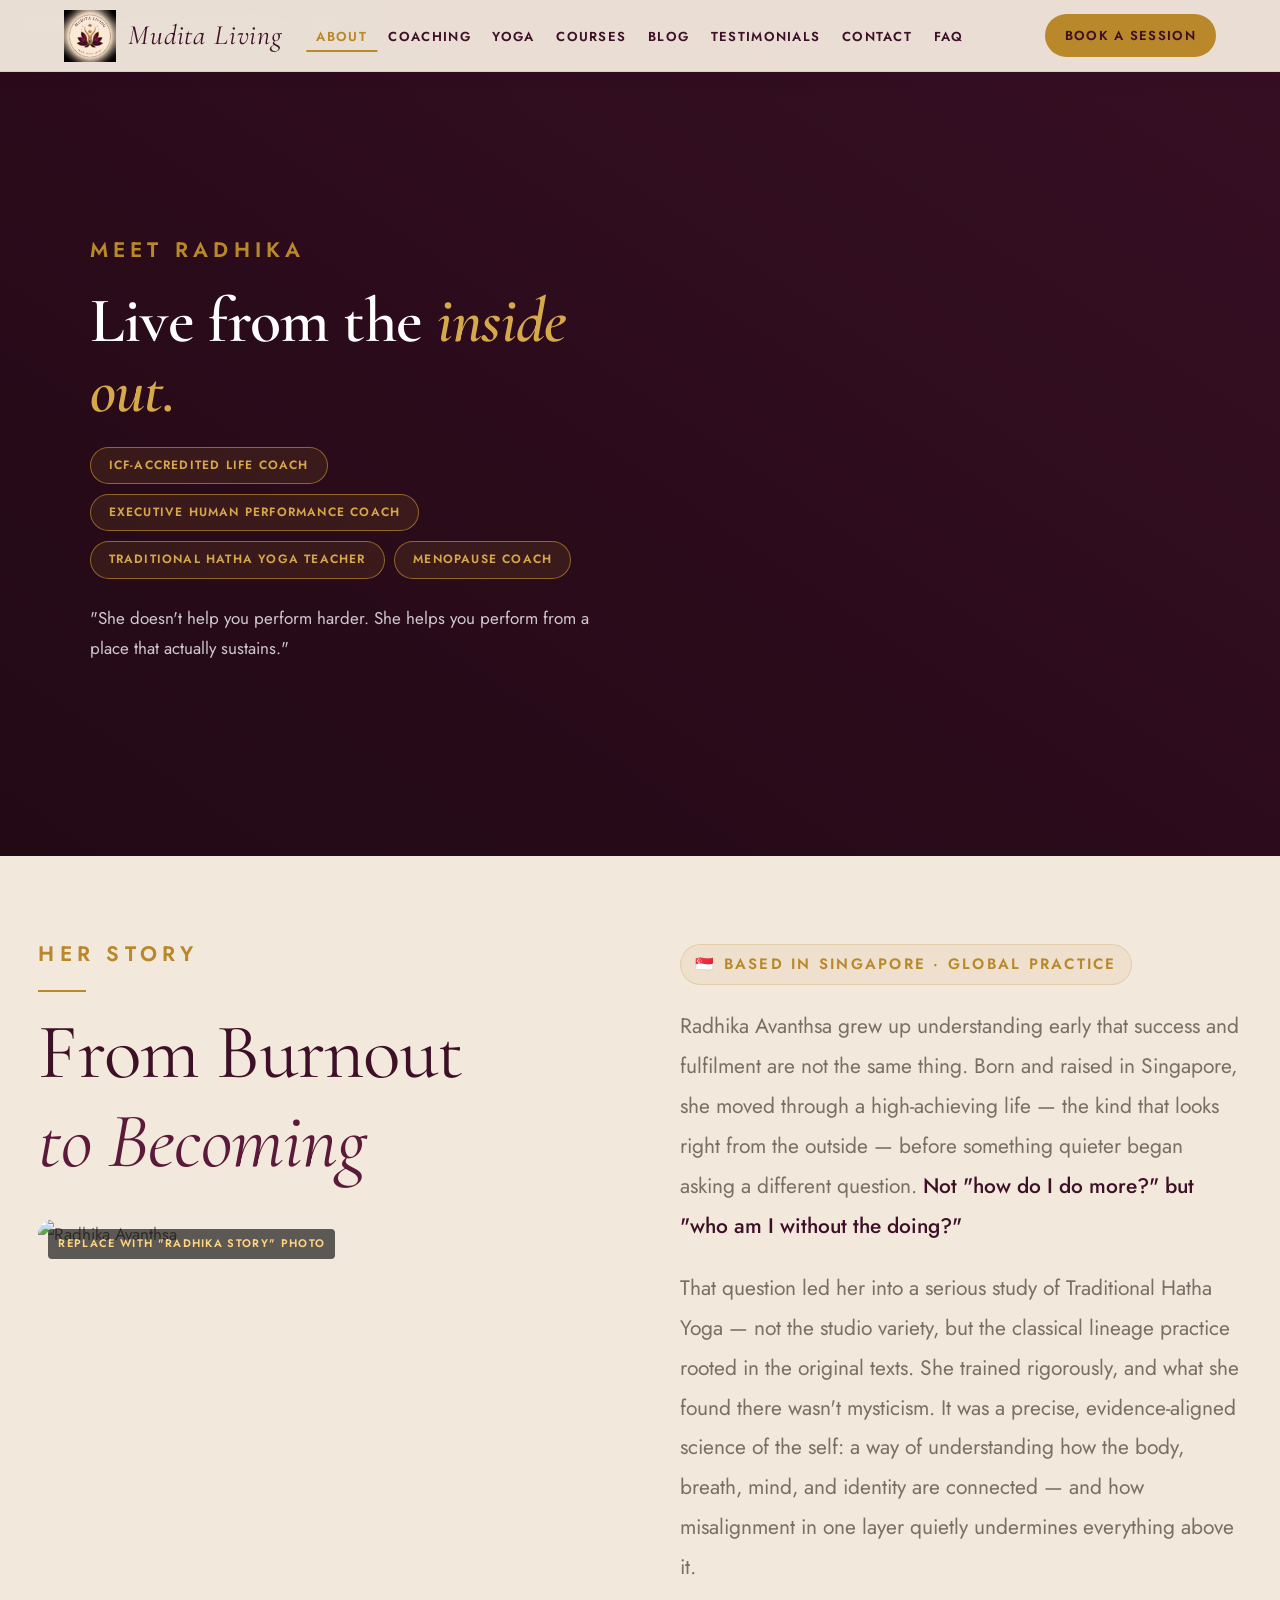
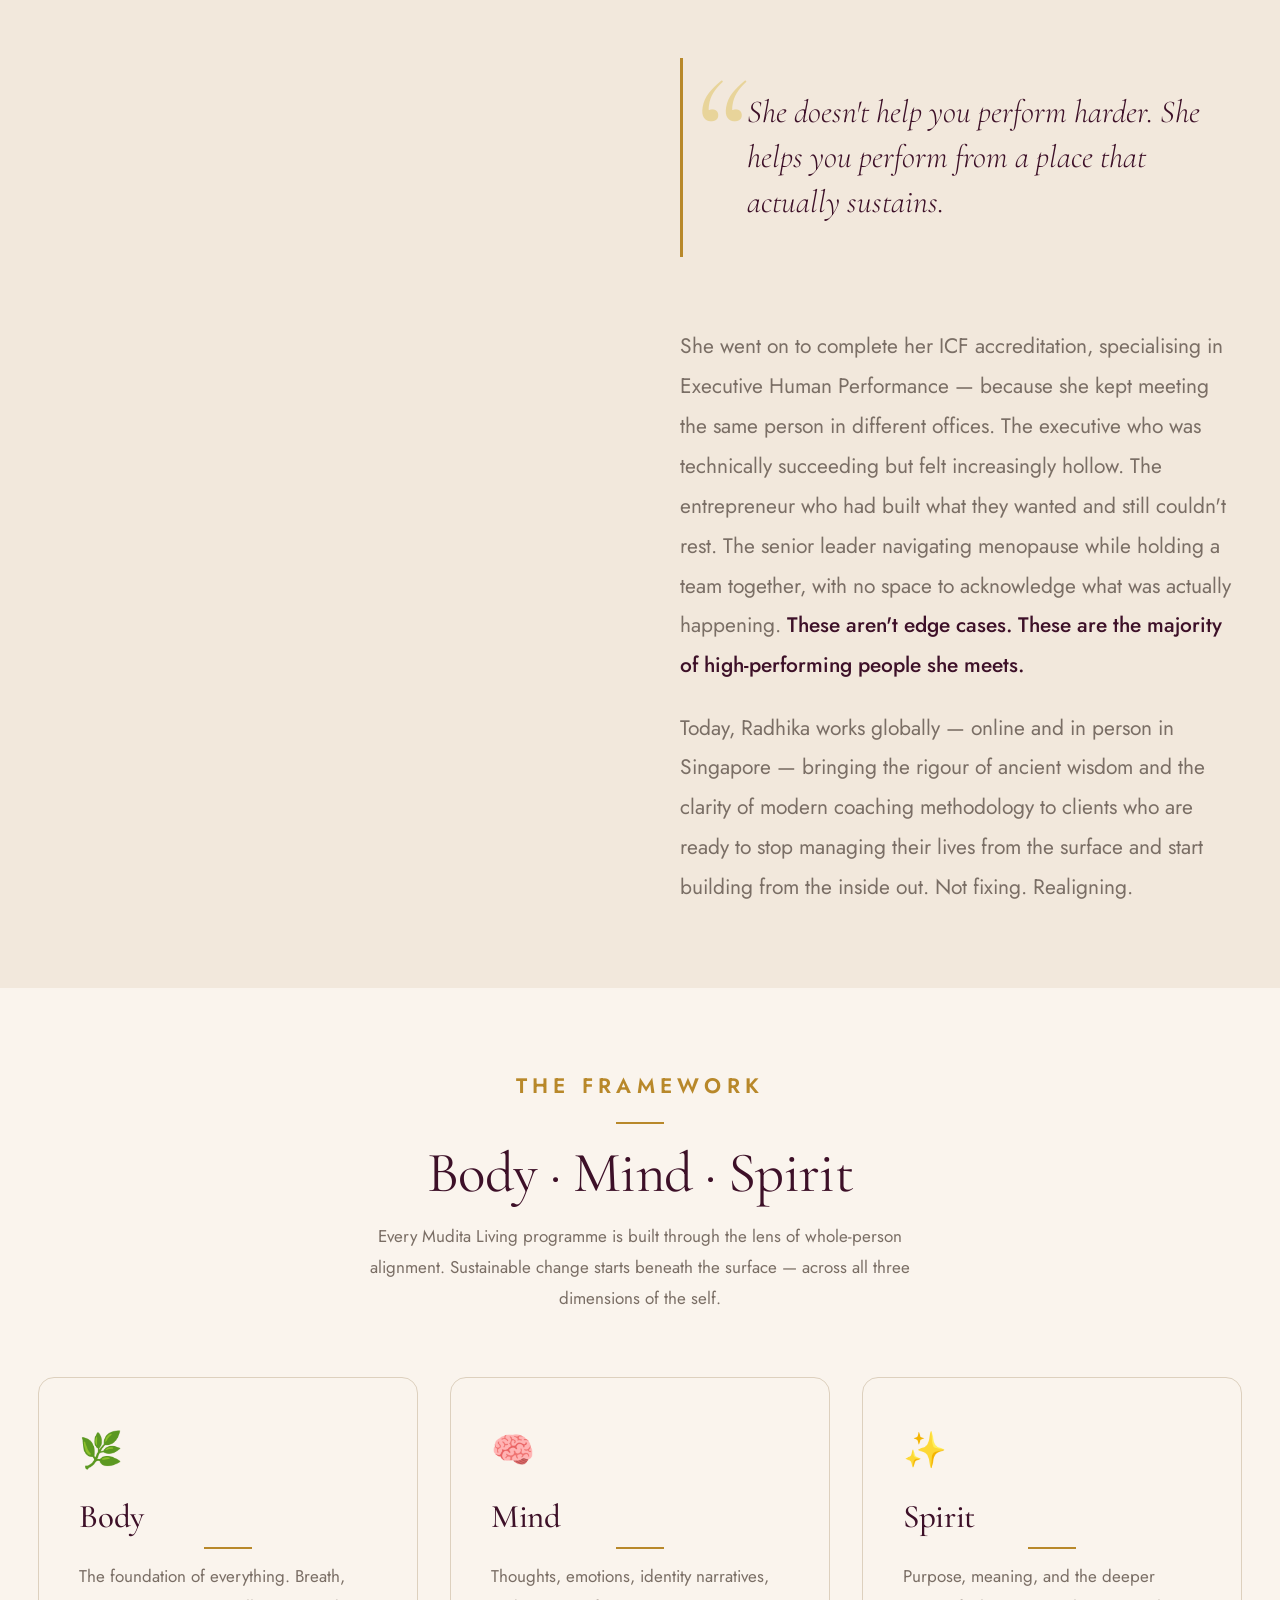
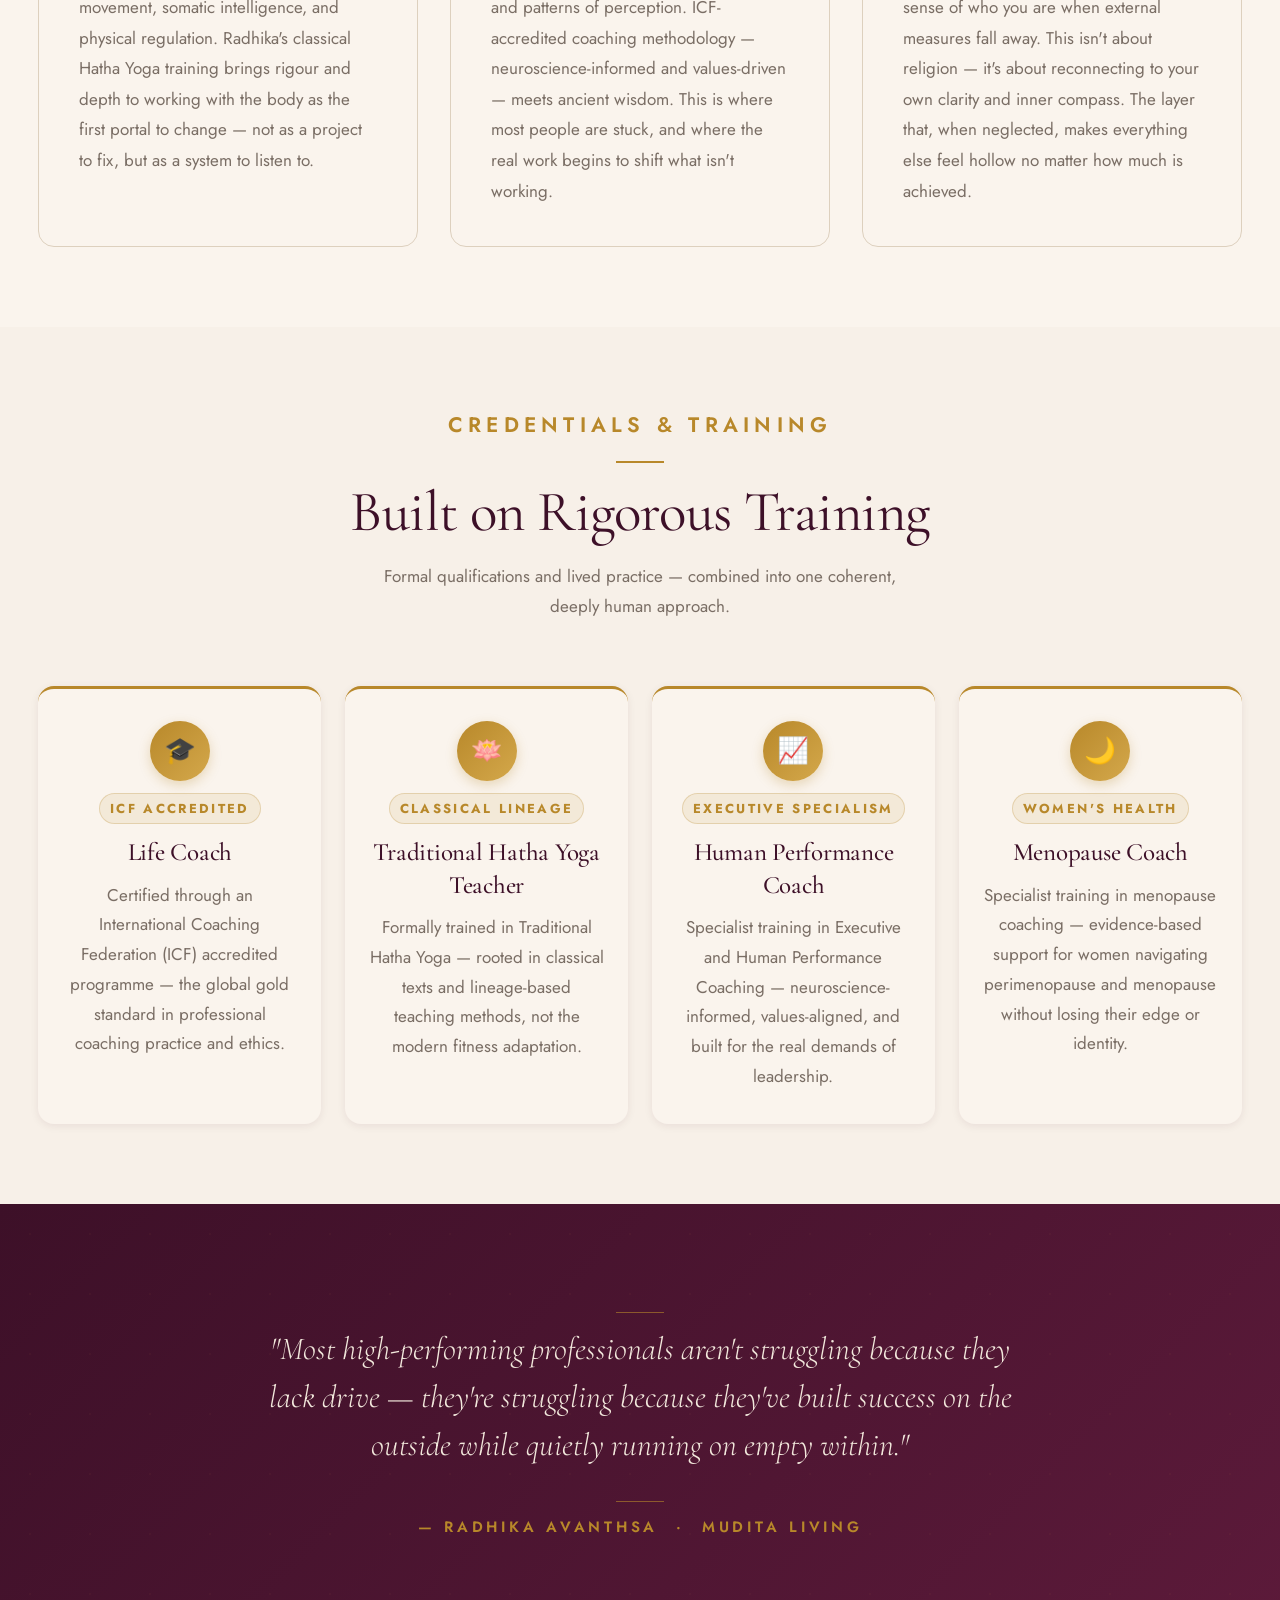
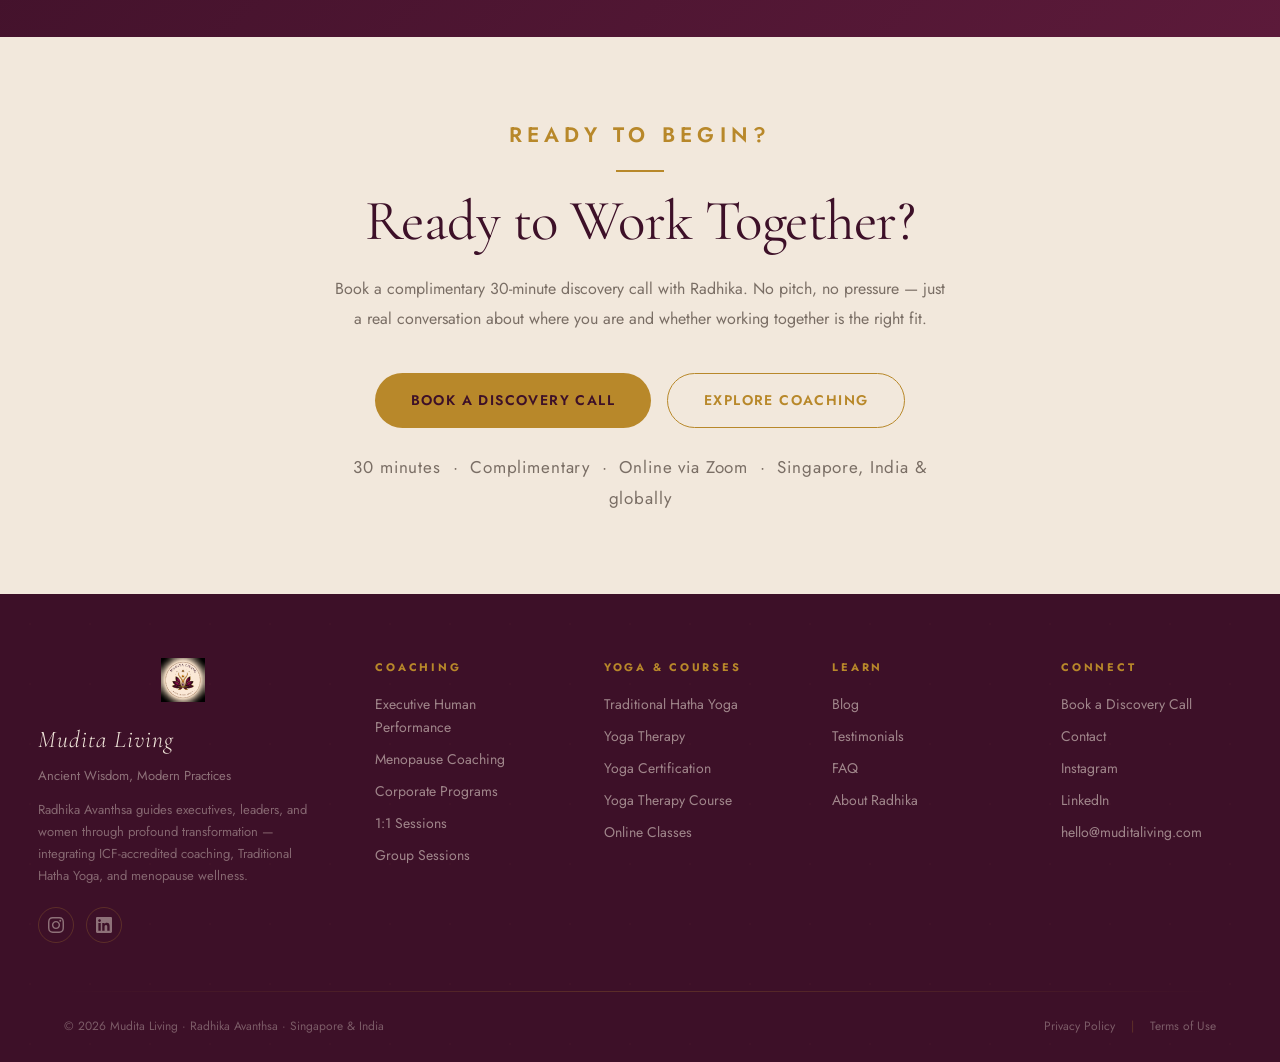
==== commit f8726b47: "Fix carousel overflow, body text +20%, photo heroes all pages - Fix testimonial carousel overflow (o" ====
--- a/pages/about.html
+++ b/pages/about.html
@@ -6,7 +6,6 @@
   <title>About Radhika Avanthsa — ICF-Accredited Coach | Mudita Living</title>
   <meta name="description" content="Meet Radhika Avanthsa — ICF-Accredited Life Coach, Executive Human Performance Coach, and Traditional Hatha Yoga Teacher based in Singapore. Ancient wisdom, modern practice." />
   <meta name="keywords" content="Radhika Avanthsa, ICF accredited life coach Singapore, executive coach Singapore, yoga teacher Singapore, menopause coach" />
-  <link rel="stylesheet" href="../assets/brand.css">
   <link rel="stylesheet" href="../assets/global.css">
   <style>
     /* ═══════════════════════════════════════
@@ -317,25 +316,21 @@
   <!-- ══════════════════════════════════════
        1. HERO
   ══════════════════════════════════════ -->
-  <section class="page-hero">
-    <div class="page-hero__inner">
-      <span class="section-label">Meet Radhika</span>
-      <h1>Live from the <em>inside out.</em></h1>
-
-      <div class="hero-chips">
-        <span class="hero-chip">ICF-Accredited Life Coach</span>
-        <span class="hero-chip">Executive Human Performance Coach</span>
-        <span class="hero-chip">Traditional Hatha Yoga Teacher</span>
-        <span class="hero-chip">Menopause Coach</span>
-      </div>
-
-      <p class="hero-tagline">
-        "She doesn't help you perform harder. She helps you perform from a place that actually sustains."
-      </p>
-
-      <div class="divider-gold centered"></div>
+  <section class="page-photo-hero" style="background-image: url('https://images.unsplash.com/photo-1506126613408-eca07ce68773?w=1920&q=80&auto=format&fit=crop');">
+  <div class="photo-label">Replace with "Radhika hero portrait" photo</div>
+  <div class="page-photo-hero__overlay"></div>
+  <div class="page-photo-hero__content">
+    <span class="section-label">Meet Radhika</span>
+    <h1>Live from the <em>inside out.</em></h1>
+    <div class="page-photo-hero__chip-row">
+      <span class="page-photo-hero__chip">ICF-Accredited Life Coach</span>
+      <span class="page-photo-hero__chip">Executive Human Performance Coach</span>
+      <span class="page-photo-hero__chip">Traditional Hatha Yoga Teacher</span>
+      <span class="page-photo-hero__chip">Menopause Coach</span>
     </div>
-  </section>
+    <p>"She doesn't help you perform harder. She helps you perform from a place that actually sustains."</p>
+  </div>
+</section>
 
 
   <!-- ══════════════════════════════════════
@@ -352,19 +347,9 @@
           <h2>From Burnout<br/><em>to Becoming</em></h2>
 
           <!-- CONTENT: Add Radhika's personal portrait (candid / warm) -->
-          <div class="story-image-wrap">
-            <!-- Replace src with: ../assets/images/radhika-story.jpg -->
-            <div class="story-image-placeholder img-placeholder">
-              <svg width="48" height="48" viewBox="0 0 44 44" fill="none" aria-hidden="true">
-                <ellipse cx="22" cy="30" rx="8" ry="11" stroke="#B8882A" stroke-width="1.5" fill="none"/>
-                <ellipse cx="13" cy="28" rx="6" ry="9" transform="rotate(-20 13 28)" stroke="#B8882A" stroke-width="1.5" fill="none"/>
-                <ellipse cx="31" cy="28" rx="6" ry="9" transform="rotate(20 31 28)" stroke="#B8882A" stroke-width="1.5" fill="none"/>
-                <path d="M22 19 C20 14,18 10,22 6 C26 10,24 14,22 19Z" fill="#B8882A"/>
-                <circle cx="22" cy="19" r="2.5" fill="#D4A84B"/>
-              </svg>
-              <span>radhika-story.jpg</span>
-            </div>
-            <div class="story-accent-bar"></div>
+          <div class="story-image-wrap" style="position:relative;">
+            <div class="photo-label">Replace with "Radhika story" photo</div>
+            <img src="https://images.unsplash.com/photo-1580489944761-15a19d654956?w=700&q=80&auto=format&fit=crop" alt="Radhika Avanthsa" style="width:100%;aspect-ratio:4/5;object-fit:cover;border-radius:16px;display:block;">
           </div>
         </div>
 
--- a/assets/global.css
+++ b/assets/global.css
@@ -75,13 +75,14 @@
    RESET
 ───────────────────────────────────────── */
 *, *::before, *::after { box-sizing: border-box; margin: 0; padding: 0; }
-html { scroll-behavior: smooth; }
+html { scroll-behavior: smooth; overflow-x: hidden; }
 body {
   font-family: var(--font-body);
-  font-size: var(--text-body);
+  font-size: 17px;
   color: var(--muted-brown);
   background-color: var(--cream);
-  line-height: 1.75;
+  line-height: 1.8;
+  overflow-x: hidden;
   -webkit-font-smoothing: antialiased;
   -moz-osx-font-smoothing: grayscale;
 }
@@ -91,6 +92,73 @@
 button { cursor: pointer; font-family: inherit; border: none; background: none; }
 
 /* ─────────────────────────────────────────
+   PHOTO REPLACE LABEL (global)
+───────────────────────────────────────── */
+.photo-label {
+  position: absolute;
+  top: 10px; left: 10px;
+  background: rgba(0,0,0,0.62);
+  color: #FFD580;
+  font-family: var(--font-body);
+  font-size: 11px; font-weight: 600;
+  letter-spacing: 0.12em; text-transform: uppercase;
+  padding: 5px 10px; border-radius: 4px;
+  z-index: 20; pointer-events: none; white-space: nowrap;
+}
+
+/* ─────────────────────────────────────────
+   PAGE PHOTO HERO (shared across all pages)
+───────────────────────────────────────── */
+.page-photo-hero {
+  position: relative;
+  min-height: 70vh;
+  display: flex;
+  align-items: flex-end;
+  overflow: hidden;
+  background-size: cover;
+  background-position: center 30%;
+  background-color: var(--dark-burgundy);
+}
+.page-photo-hero__overlay {
+  position: absolute; inset: 0;
+  background: linear-gradient(
+    to top right,
+    rgba(30,8,18,0.88) 0%,
+    rgba(30,8,18,0.55) 50%,
+    rgba(30,8,18,0.18) 100%
+  );
+}
+.page-photo-hero__content {
+  position: relative; z-index: 2;
+  padding: calc(var(--nav-height) + 5rem) 7% 5rem;
+  max-width: 720px;
+  width: 100%;
+}
+.page-photo-hero__content .section-label { color: var(--gold); margin-bottom: 1rem; display: block; }
+.page-photo-hero__content h1 {
+  font-family: var(--font-display);
+  font-size: clamp(36px, 5vw, 68px);
+  font-weight: 600; color: #fff;
+  line-height: 1.1; margin-bottom: 1.25rem;
+}
+.page-photo-hero__content h1 em { font-style: italic; color: var(--light-gold); }
+.page-photo-hero__content p {
+  font-size: 17px; color: rgba(255,255,255,0.78);
+  line-height: 1.8; margin-bottom: 2rem; max-width: 560px;
+}
+.page-photo-hero__content .hero-actions { display: flex; gap: 1rem; flex-wrap: wrap; }
+.page-photo-hero__chip-row { display: flex; flex-wrap: wrap; gap: 0.6rem; margin: 1rem 0 1.5rem; }
+.page-photo-hero__chip {
+  font-family: var(--font-body);
+  font-size: 12px; font-weight: 600;
+  letter-spacing: 0.1em; text-transform: uppercase;
+  border: 1.5px solid rgba(184,136,42,0.7);
+  color: var(--light-gold);
+  padding: 7px 18px; border-radius: 999px;
+  background: rgba(184,136,42,0.12);
+}
+
+/* ─────────────────────────────────────────
    TYPOGRAPHY
 ───────────────────────────────────────── */
 h1, h2, h3, h4, h5, h6 {
@@ -103,7 +171,7 @@
 h2 { font-size: var(--text-h2); font-weight: 400; }
 h3 { font-size: var(--text-h3); font-weight: 500; }
 
-p { color: var(--muted-brown); line-height: 1.75; }
+p { color: var(--muted-brown); line-height: 1.8; font-size: 17px; }
 
 /* Section labels */
 .section-label {
@@ -165,7 +233,7 @@
 .section-header p {
   max-width: 560px;
   margin: 0 auto;
-  font-size: 34px;
+  font-size: 17px;
   line-height: 1.8;
 }
 section { padding: var(--space-lg) 0; }
@@ -181,7 +249,7 @@
   color: var(--dark-burgundy);
   font-family: var(--font-body);
   font-weight: 600;
-  font-size: 28px;
+  font-size: 14px;
   letter-spacing: 0.1em;
   text-transform: uppercase;
   padding: 15px 36px;
@@ -204,7 +272,7 @@
   color: var(--cream);
   font-family: var(--font-body);
   font-weight: 600;
-  font-size: 28px;
+  font-size: 14px;
   letter-spacing: 0.1em;
   text-transform: uppercase;
   padding: 14px 36px;
@@ -227,7 +295,7 @@
   color: var(--gold);
   font-family: var(--font-body);
   font-weight: 600;
-  font-size: 28px;
+  font-size: 14px;
   letter-spacing: 0.1em;
   text-transform: uppercase;
   padding: 14px 36px;
@@ -579,6 +647,13 @@
 }
 
 /* ─────────────────────────────────────────
+   CAROUSEL GLOBAL FIX
+───────────────────────────────────────── */
+.testimonial-carousel { overflow: hidden; }
+.tc-track { display: flex; width: 100%; }
+.tc-slide { min-width: 100%; flex-shrink: 0; }
+
+/* ─────────────────────────────────────────
    TESTIMONIAL CARDS
 ───────────────────────────────────────── */
 .testimonial-card {
@@ -604,9 +679,9 @@
 }
 .testimonial-card p {
   font-family: var(--font-display);
-  font-size: 36px;
+  font-size: clamp(18px, 2vw, 22px);
   font-style: italic;
-  line-height: 1.65;
+  line-height: 1.7;
   color: var(--dark-burgundy);
   margin-bottom: 1.5rem;
 }
@@ -800,7 +875,7 @@
   border: none;
   cursor: pointer;
   font-family: var(--font-display);
-  font-size: 39px;
+  font-size: 20px;
   font-weight: 500;
   color: var(--dark-burgundy);
   transition: color var(--ease);
@@ -819,7 +894,7 @@
   flex-shrink: 0;
   transition: border-color var(--ease), background var(--ease), transform 0.3s ease;
   color: var(--muted-brown);
-  font-size: 34px;
+  font-size: 16px;
   font-weight: 300;
 }
 .faq-question.is-open .faq-icon {
@@ -836,7 +911,7 @@
 .faq-answer.is-open { max-height: 1000px; }
 .faq-answer-inner {
   padding: 0 0 1.75rem;
-  font-size: 31px;
+  font-size: 17px;
   line-height: 1.8;
   color: var(--muted-brown);
 }
@@ -862,7 +937,7 @@
   border: 1.5px solid var(--warm-beige);
   border-radius: var(--radius-md);
   font-family: var(--font-body);
-  font-size: 31px;
+  font-size: 17px;
   color: var(--dark-burgundy);
   transition: border-color var(--ease), box-shadow var(--ease);
   outline: none;
@@ -1061,7 +1136,7 @@
   .hero-actions .btn-outline { width: 100%; justify-content: center; }
 
   /* Forms */
-  .form-control { font-size: 34px !important; }
+  .form-control { font-size: 16px !important; }
 }
 
 @media (max-width: 480px) {
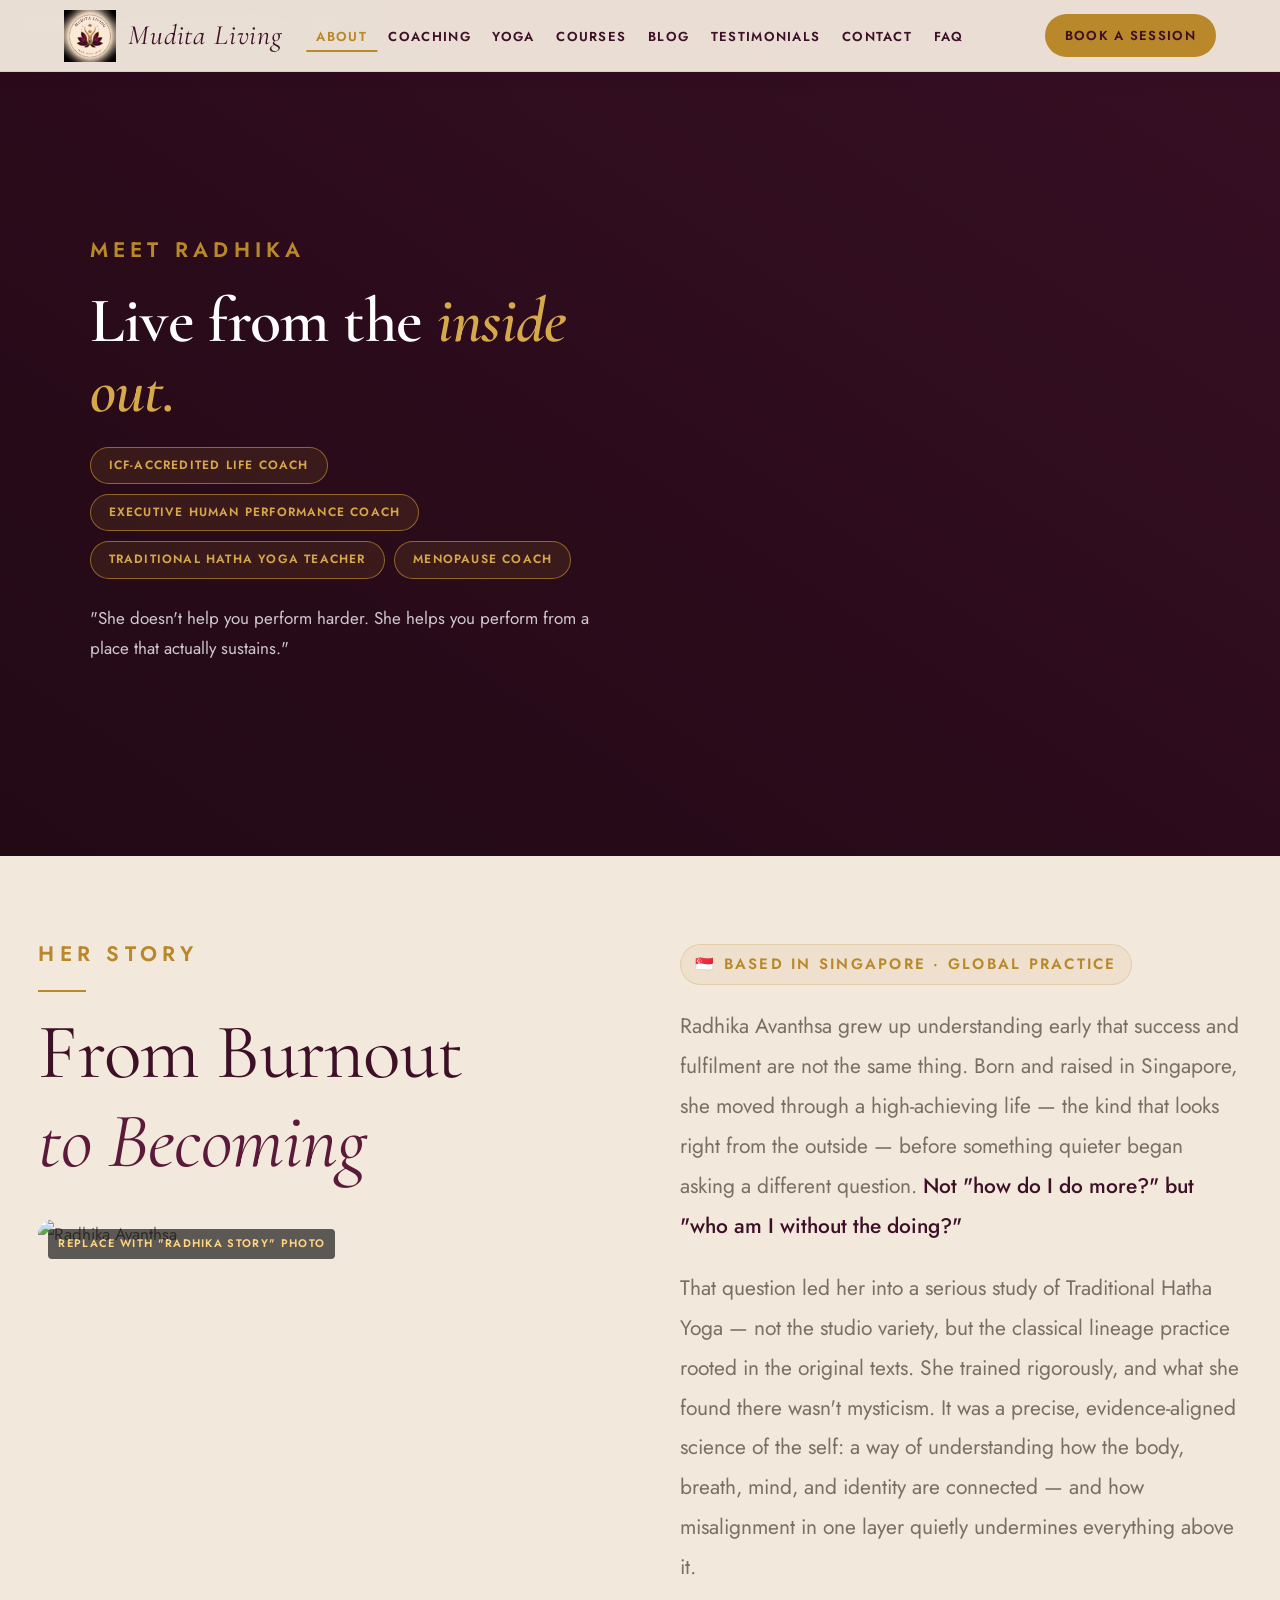
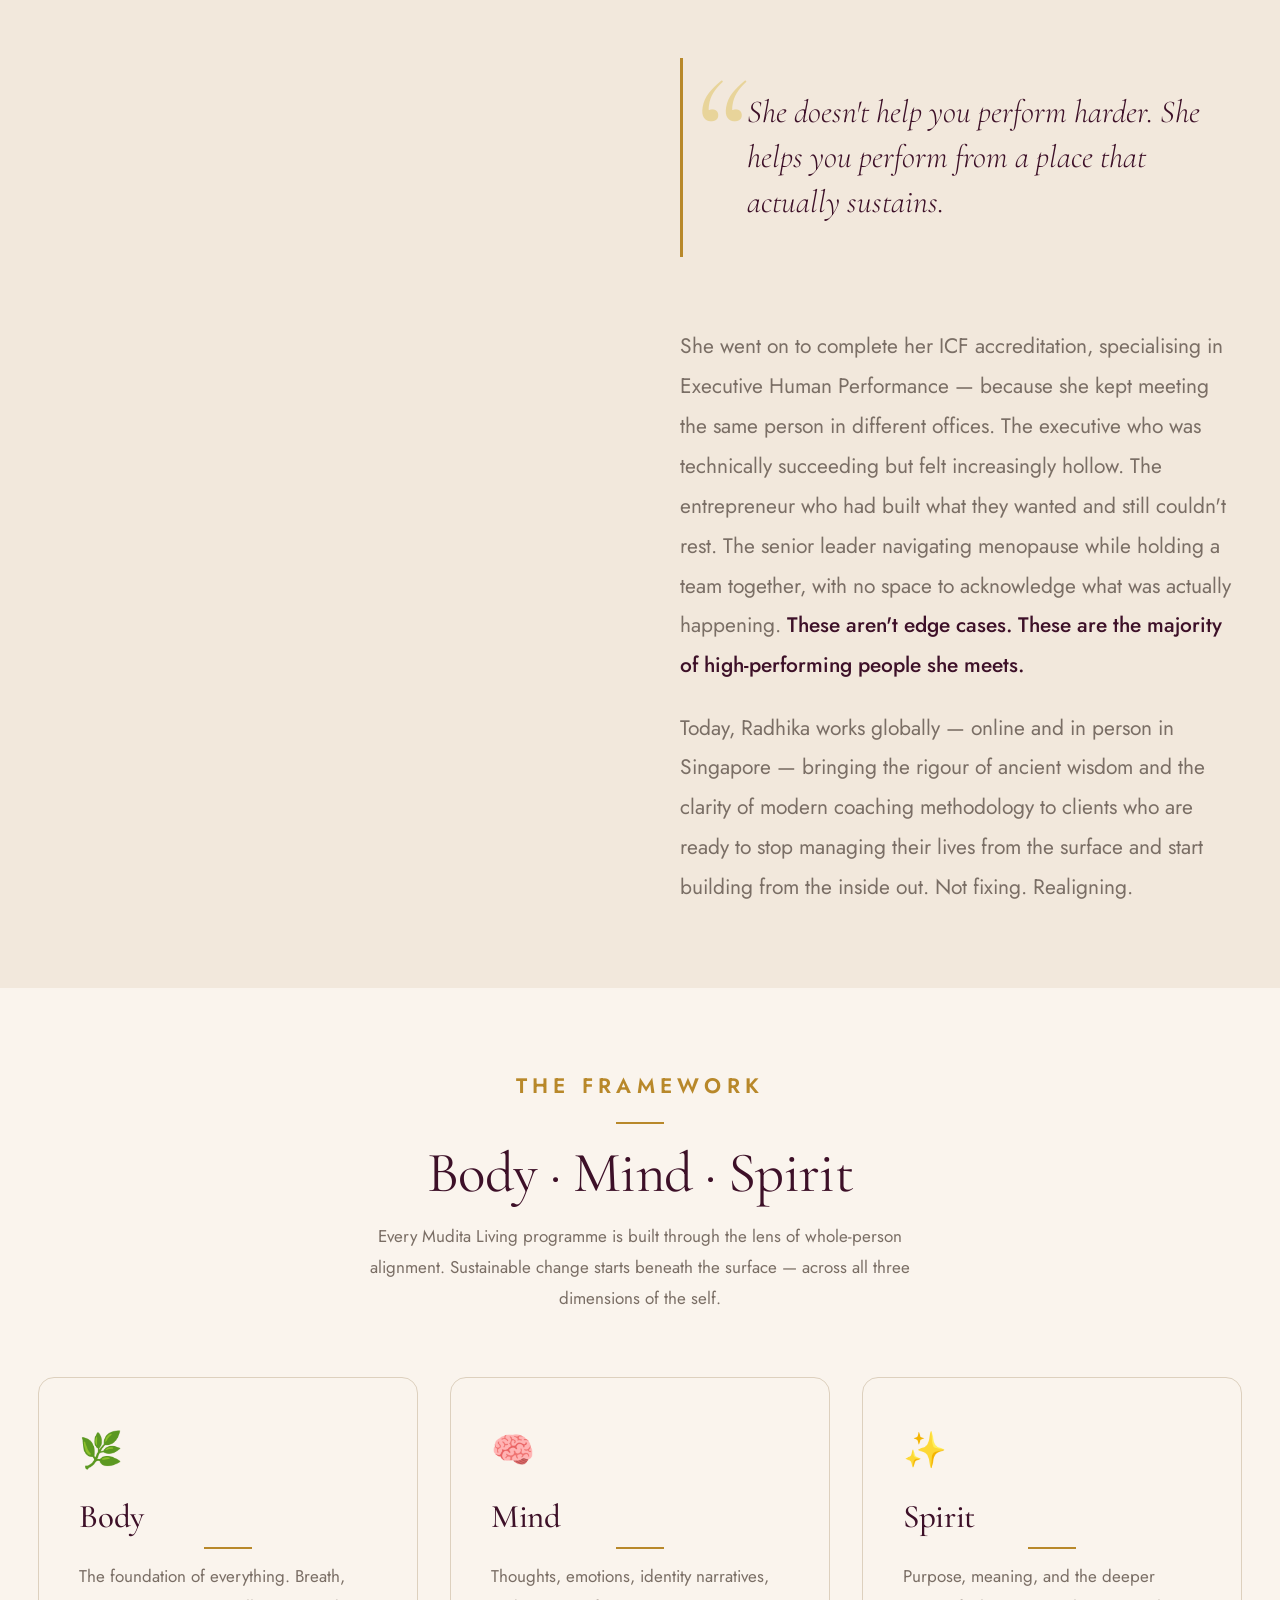
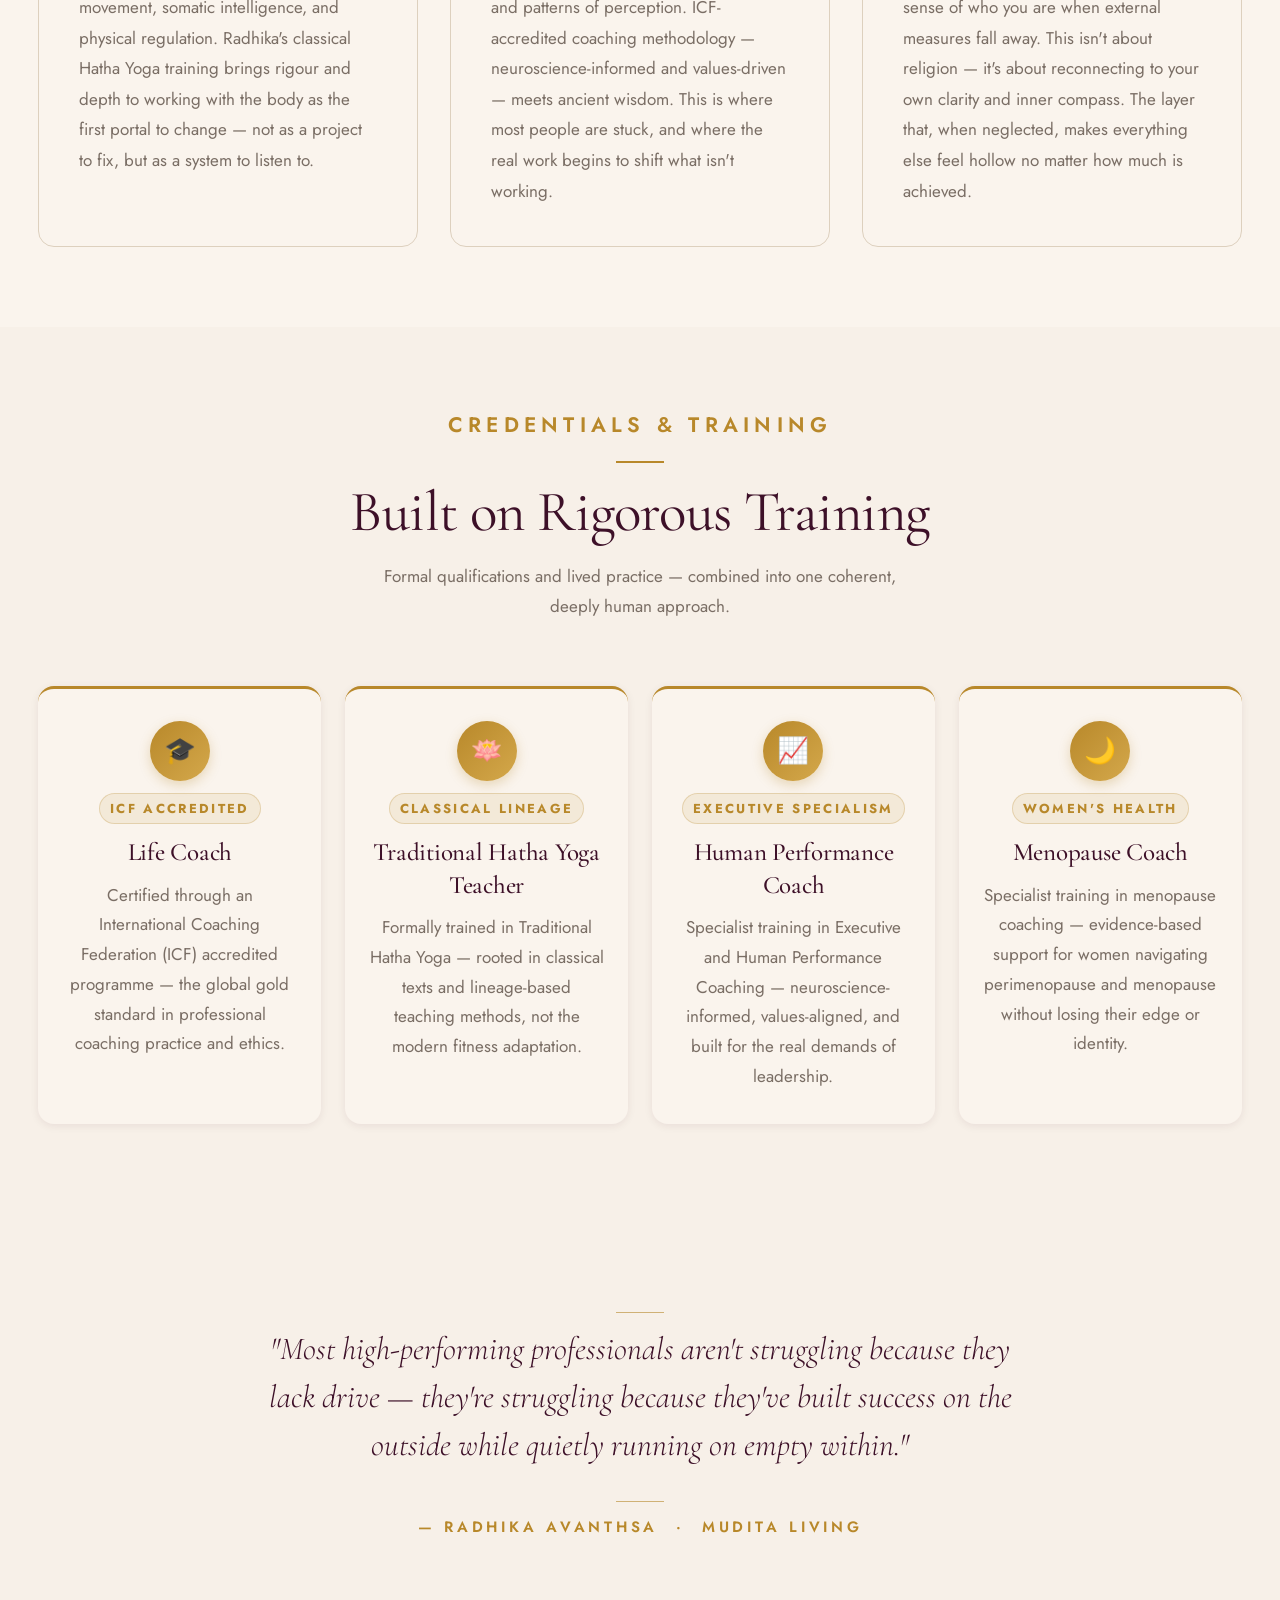
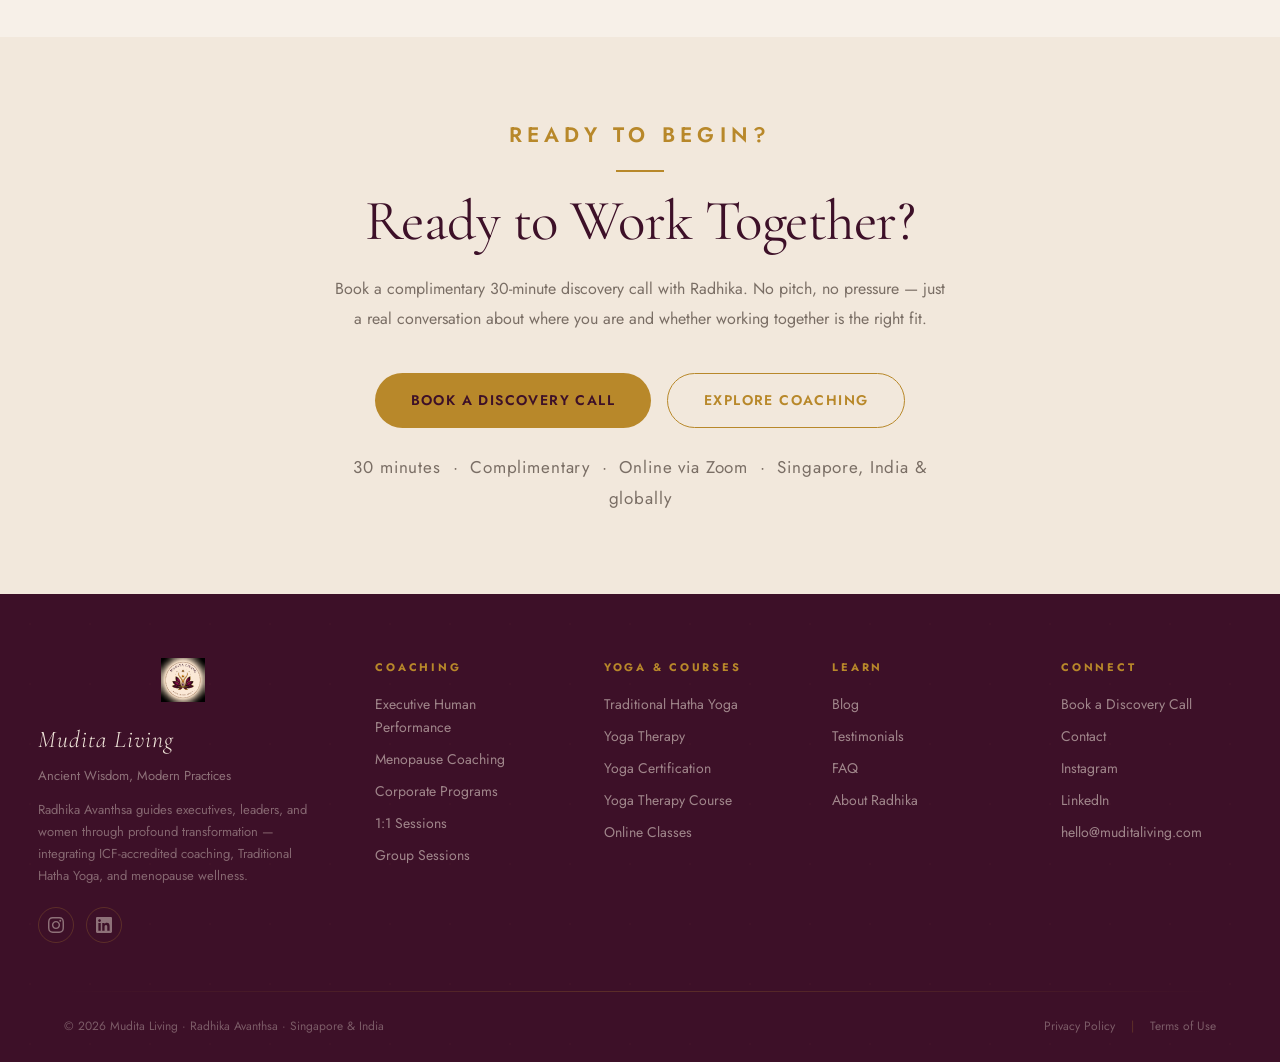
==== commit decdf46c: "Replace all dark section backgrounds with light cream site-wide - global.css: .bg-dark now uses crea" ====
--- a/pages/about.html
+++ b/pages/about.html
@@ -39,7 +39,7 @@
       font-size: clamp(17px, 2vw, 21px);
       font-style: italic;
       font-weight: 300;
-      color: rgba(242,232,220,0.82);
+      color: var(--muted-brown);
       line-height: 1.65;
       max-width: 540px;
       margin: 0 auto;
@@ -252,7 +252,7 @@
       font-size: clamp(24px, 3vw, 32px);
       font-style: italic;
       font-weight: 300;
-      color: var(--cream);
+      color: var(--dark-burgundy);
       line-height: 1.5;
       margin-bottom: 2rem;
       padding: 0 1rem;
--- a/assets/global.css
+++ b/assets/global.css
@@ -1047,17 +1047,42 @@
 .bg-cream-2  { background: var(--cream-2); }
 .bg-off-white { background: var(--off-white); }
 .bg-dark     {
-  background: linear-gradient(135deg, var(--dark-burgundy) 0%, var(--burgundy) 100%);
+  background: var(--cream-2);
   position: relative;
   overflow: hidden;
 }
-.bg-dark::before {
-  content: '';
-  position: absolute;
-  inset: 0;
-  background: url("data:image/svg+xml,%3Csvg width='60' height='60' viewBox='0 0 60 60' xmlns='http://www.w3.org/2000/svg'%3E%3Cg fill='none' fill-rule='evenodd'%3E%3Cg fill='%23B8882A' fill-opacity='0.06'%3E%3Ccircle cx='30' cy='30' r='1'/%3E%3C/g%3E%3C/g%3E%3C/svg%3E");
-  pointer-events: none;
-}
+/* Text overrides: bg-dark is now cream-2 so all text must be dark */
+.bg-dark h1, .bg-dark h2, .bg-dark h3, .bg-dark h4 { color: var(--dark-burgundy) !important; }
+.bg-dark p { color: var(--muted-brown) !important; }
+.bg-dark span, .bg-dark li { color: var(--muted-brown); }
+.bg-dark .section-label { color: var(--gold) !important; }
+.bg-dark blockquote,
+.bg-dark .philosophy-bigquote { color: var(--dark-burgundy) !important; }
+.bg-dark .philosophy-attribution { color: var(--gold) !important; }
+.bg-dark .philosophy-deco-line { background: var(--gold) !important; }
+/* Cards inside bg-dark — give them white background */
+.bg-dark .card,
+.bg-dark .testimonial-card,
+.bg-dark .cred-card,
+.bg-dark .stat-card,
+.bg-dark [class*="-card"] { background: var(--off-white) !important; border-color: var(--warm-beige) !important; }
+.bg-dark [class*="-card"] h2,
+.bg-dark [class*="-card"] h3 { color: var(--dark-burgundy) !important; }
+.bg-dark [class*="-card"] p { color: var(--muted-brown) !important; }
+/* Stats in bg-dark */
+.bg-dark .stat-number, .bg-dark .stats-band__value { color: var(--dark-burgundy) !important; }
+.bg-dark .stat-label, .bg-dark .stats-band__label { color: var(--muted-brown) !important; }
+/* Buttons in bg-dark */
+.bg-dark .btn-primary { background: var(--gold) !important; color: var(--dark-burgundy) !important; }
+.bg-dark .btn-outline { border-color: var(--gold) !important; color: var(--gold) !important; background: transparent !important; }
+.bg-dark .btn-outline-dark { border-color: var(--gold) !important; color: var(--gold) !important; }
+/* Input / newsletter forms */
+.bg-dark input, .bg-dark textarea, .bg-dark select {
+  background: #fff !important; color: var(--dark-burgundy) !important;
+  border-color: var(--warm-beige) !important;
+}
+/* Dividers */
+.bg-dark .divider-gold { background: var(--gold) !important; }
 
 /* ─────────────────────────────────────────
    TRUSTED BY STRIP
@@ -1809,3 +1834,96 @@
   .tc-quote { font-size: 18px; }
   .media-bar__inner { gap: 1.5rem; }
 }
+
+/* ═══════════════════════════════════════════════════════
+   COMPREHENSIVE MOBILE — 768px and below
+   ═══════════════════════════════════════════════════════ */
+@media (max-width: 768px) {
+
+  /* ── Page photo hero ── */
+  .page-photo-hero { min-height: 55vh; align-items: flex-end; }
+  .page-photo-hero__content {
+    padding: calc(var(--nav-height) + 2.5rem) 5% 3rem;
+    max-width: 100%;
+  }
+  .page-photo-hero__content h1 { font-size: clamp(28px, 7vw, 42px); }
+  .page-photo-hero__content p { font-size: 15px; }
+  .page-photo-hero__chip-row { gap: 0.4rem; }
+  .page-photo-hero__chip { font-size: 10px; padding: 5px 12px; }
+  .page-photo-hero__content .hero-actions { flex-direction: column; gap: 0.75rem; }
+  .page-photo-hero__content .hero-actions .btn-primary,
+  .page-photo-hero__content .hero-actions .btn-outline { width: 100%; justify-content: center; text-align: center; }
+
+  /* ── Nav ── */
+  .ml-nav { padding: 0 4%; }
+  .nav-logo img { height: 38px; }
+  .nav-logo-text { font-size: 20px; }
+
+  /* ── Footer mega grid ── */
+  .footer-mega-grid { grid-template-columns: 1fr 1fr; gap: 1.5rem; padding: 2.5rem 5% 1.5rem; }
+
+  /* ── Approach / pillar grids ── */
+  .approach-grid,
+  .pillars-grid { grid-template-columns: 1fr !important; gap: 1.25rem !important; }
+
+  /* ── Credentials grid ── */
+  .creds-grid { grid-template-columns: 1fr 1fr !important; gap: 1rem !important; }
+
+  /* ── FAQ ── */
+  .faq-question { font-size: 18px; }
+  .faq-answer-inner { font-size: 15px; }
+
+  /* ── Section headers ── */
+  .section-header { margin-bottom: 2.5rem; }
+  .section-header p { font-size: 15px; }
+  .section-label { font-size: 11px; letter-spacing: 0.2em; }
+
+  /* ── Section padding ── */
+  section { padding: 3.5rem 0; }
+  .section-inner { padding: 0 5%; }
+
+  /* ── Cards ── */
+  .card { padding: 1.5rem; }
+  .cred-card { padding: 1.5rem 1rem; }
+
+  /* ── Buttons ── */
+  .btn-primary, .btn-outline, .btn-outline-dark {
+    font-size: 13px;
+    padding: 13px 28px;
+    min-height: 44px;
+  }
+
+  /* ── Stats band ── */
+  .stats-band__inner { flex-direction: column; }
+  .stats-band__item { width: 100%; border-right: none; border-bottom: 1px solid var(--warm-beige); padding: 1.5rem 5%; text-align: left; display: flex; align-items: center; gap: 1rem; }
+  .stats-band__item:last-child { border-bottom: none; }
+  .stats-band__value { font-size: 32px; margin-bottom: 0; }
+  .stats-band__label { text-align: left; }
+
+  /* ── Testimonial carousel ── */
+  .tc-slide { padding: 0 1rem; }
+  .tc-quote { font-size: 18px; }
+  .tc-quote-mark { font-size: 64px; }
+  .tc-controls { margin-top: 1.75rem; }
+
+  /* ── Pull quote ── */
+  .pull-quote { padding: 1.25rem 1rem 1.25rem 2rem; font-size: 18px; margin: 1.5rem 0; }
+  .pull-quote::before { font-size: 80px; left: 0.1rem; }
+
+  /* ── Form ── */
+  .form-control { font-size: 16px !important; padding: 12px 14px; }
+  .form-label { font-size: 11px; }
+}
+
+/* ═══════════════════════════════════════════════════════
+   SMALL MOBILE — 480px and below
+   ═══════════════════════════════════════════════════════ */
+@media (max-width: 480px) {
+  .page-photo-hero { min-height: 50vh; }
+  .page-photo-hero__content h1 { font-size: clamp(24px, 8vw, 36px); }
+  .creds-grid { grid-template-columns: 1fr !important; }
+  .footer-mega-grid { grid-template-columns: 1fr !important; }
+  .tc-quote { font-size: 16px; line-height: 1.7; }
+  .hero-chips { gap: 0.3rem; }
+  .section-inner { padding: 0 4%; }
+}
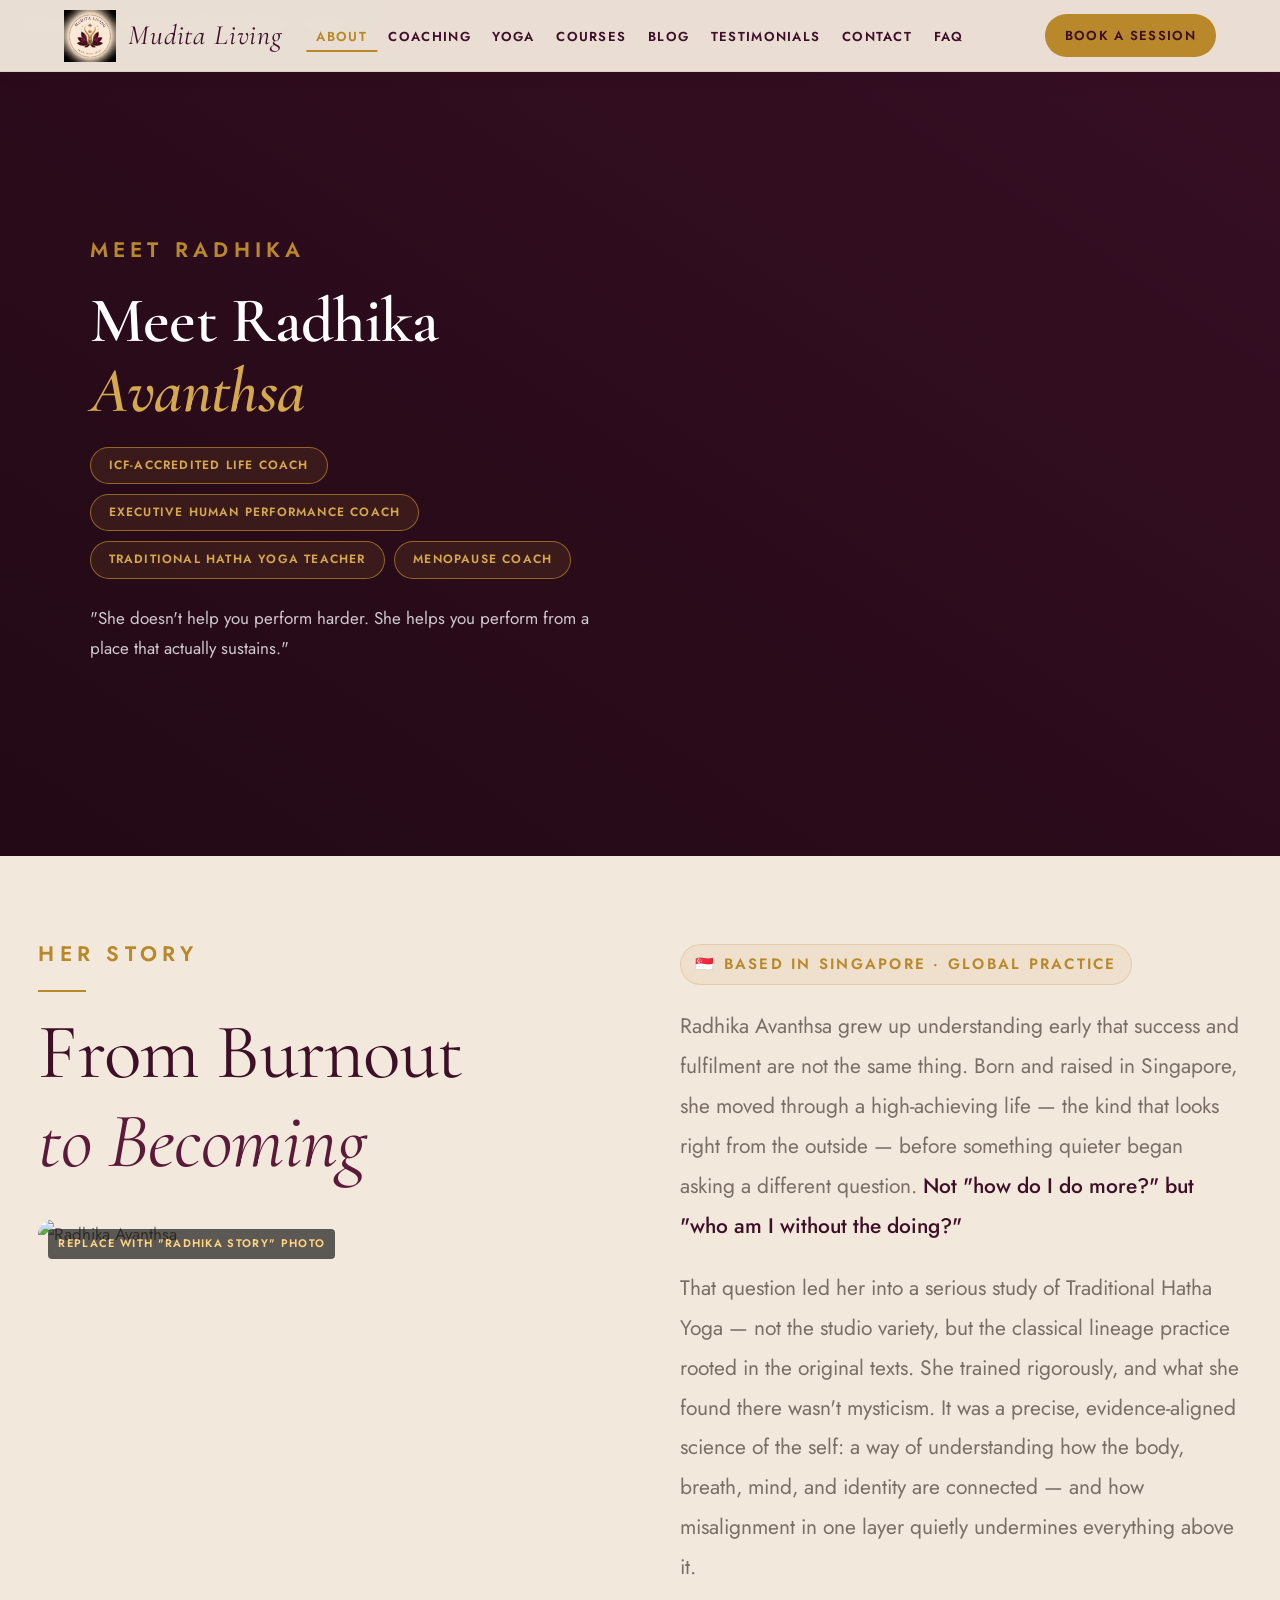
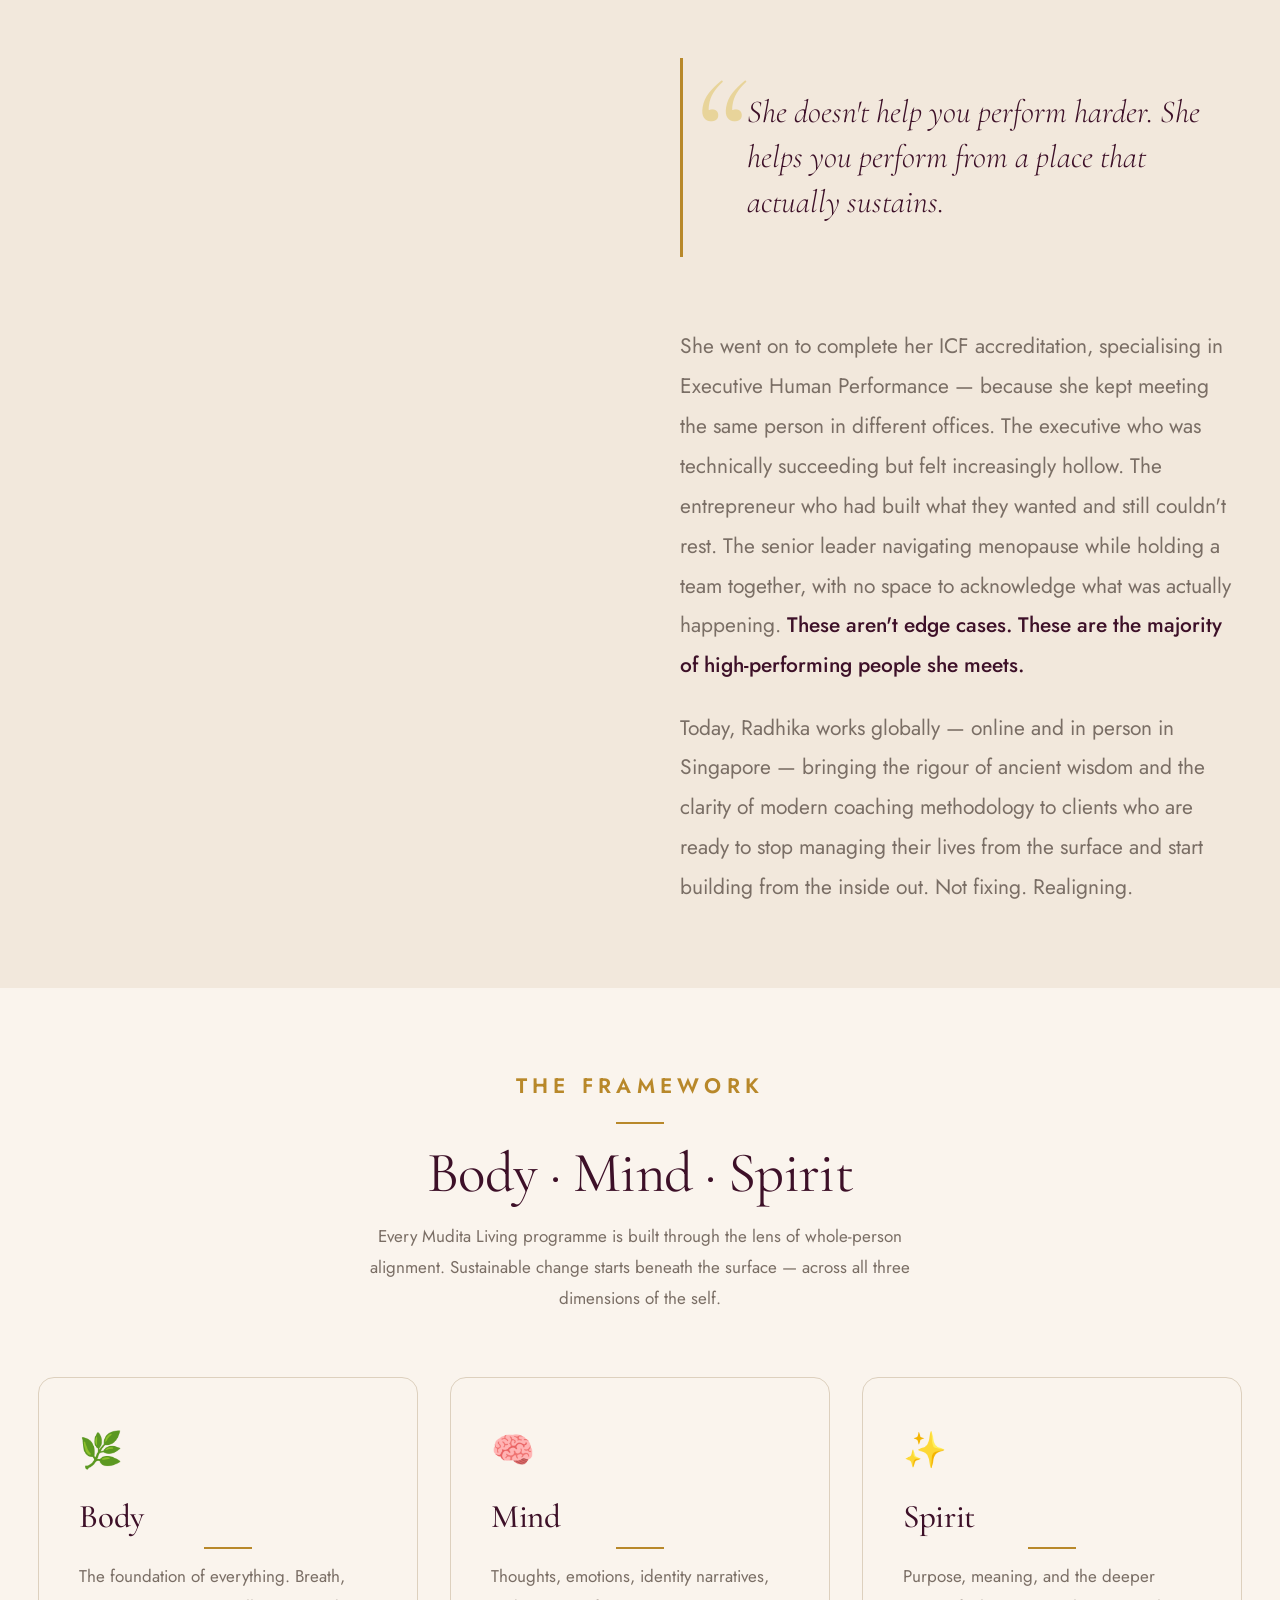
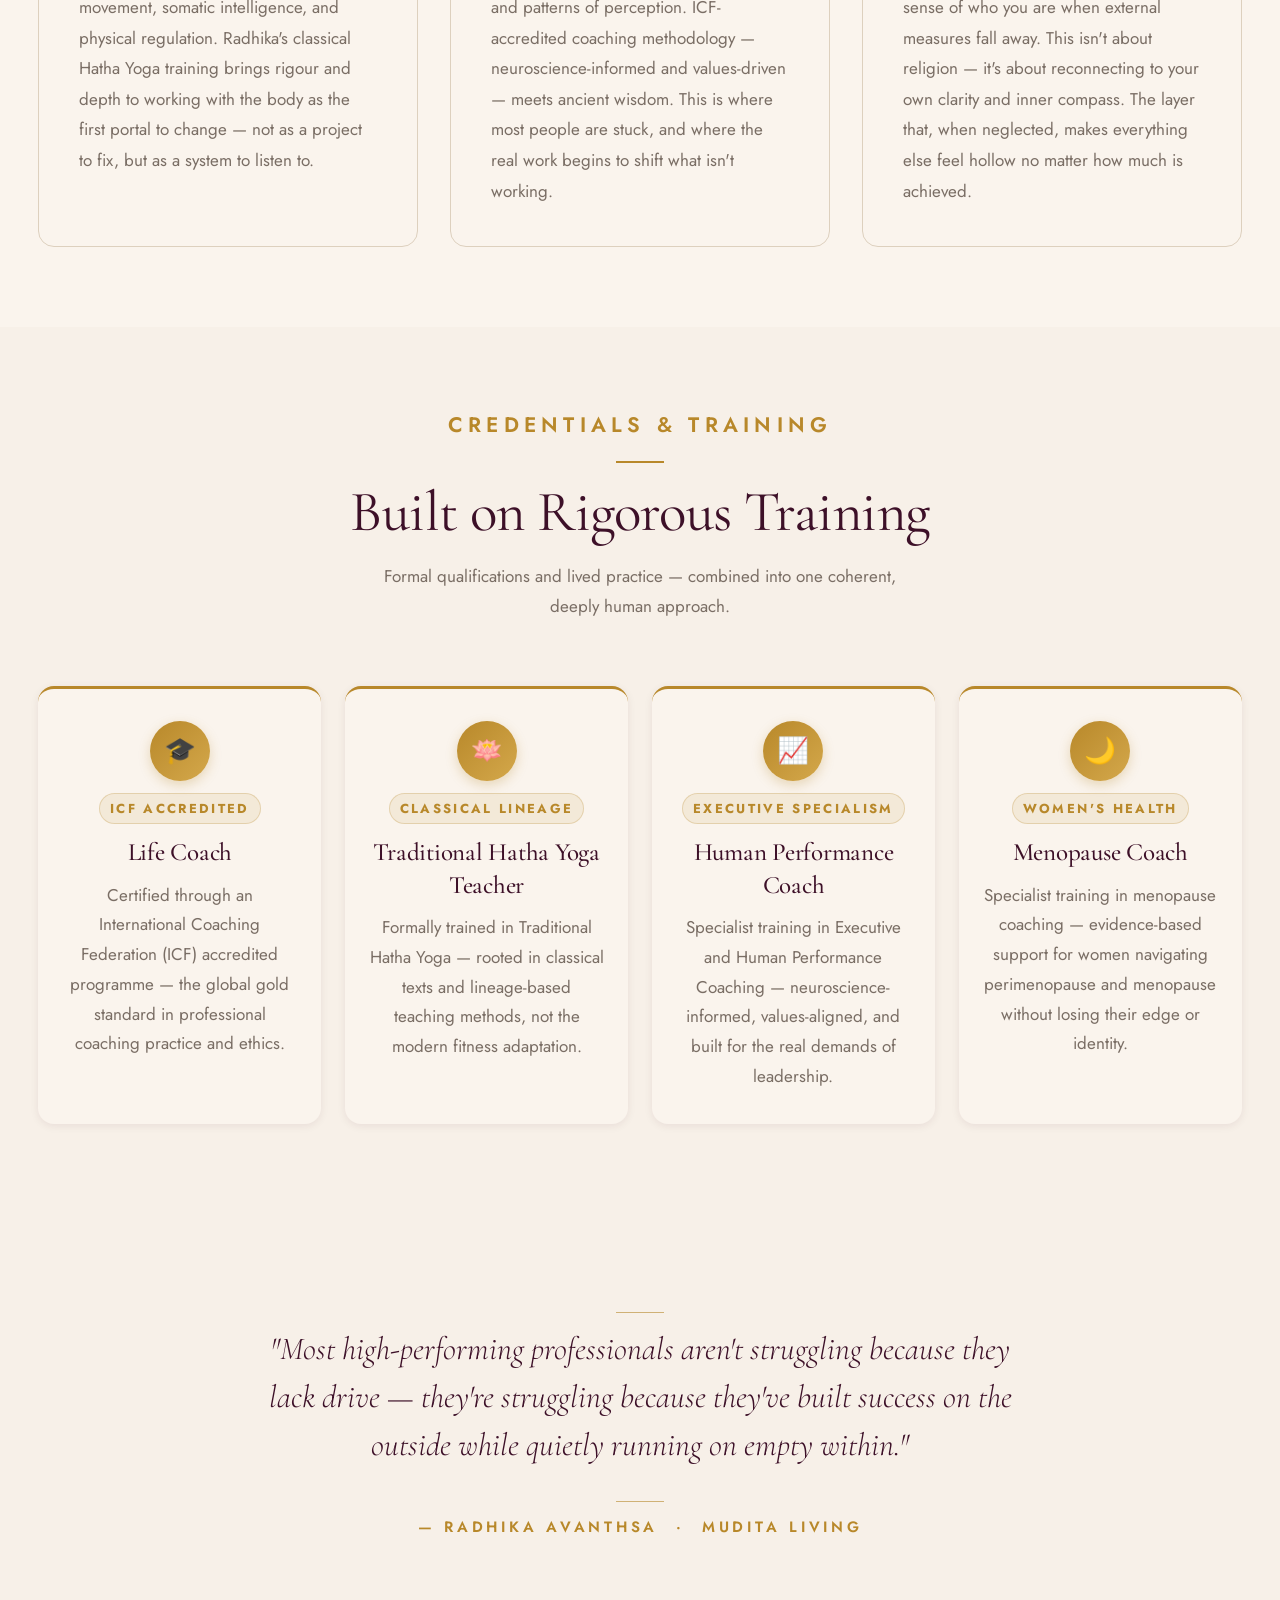
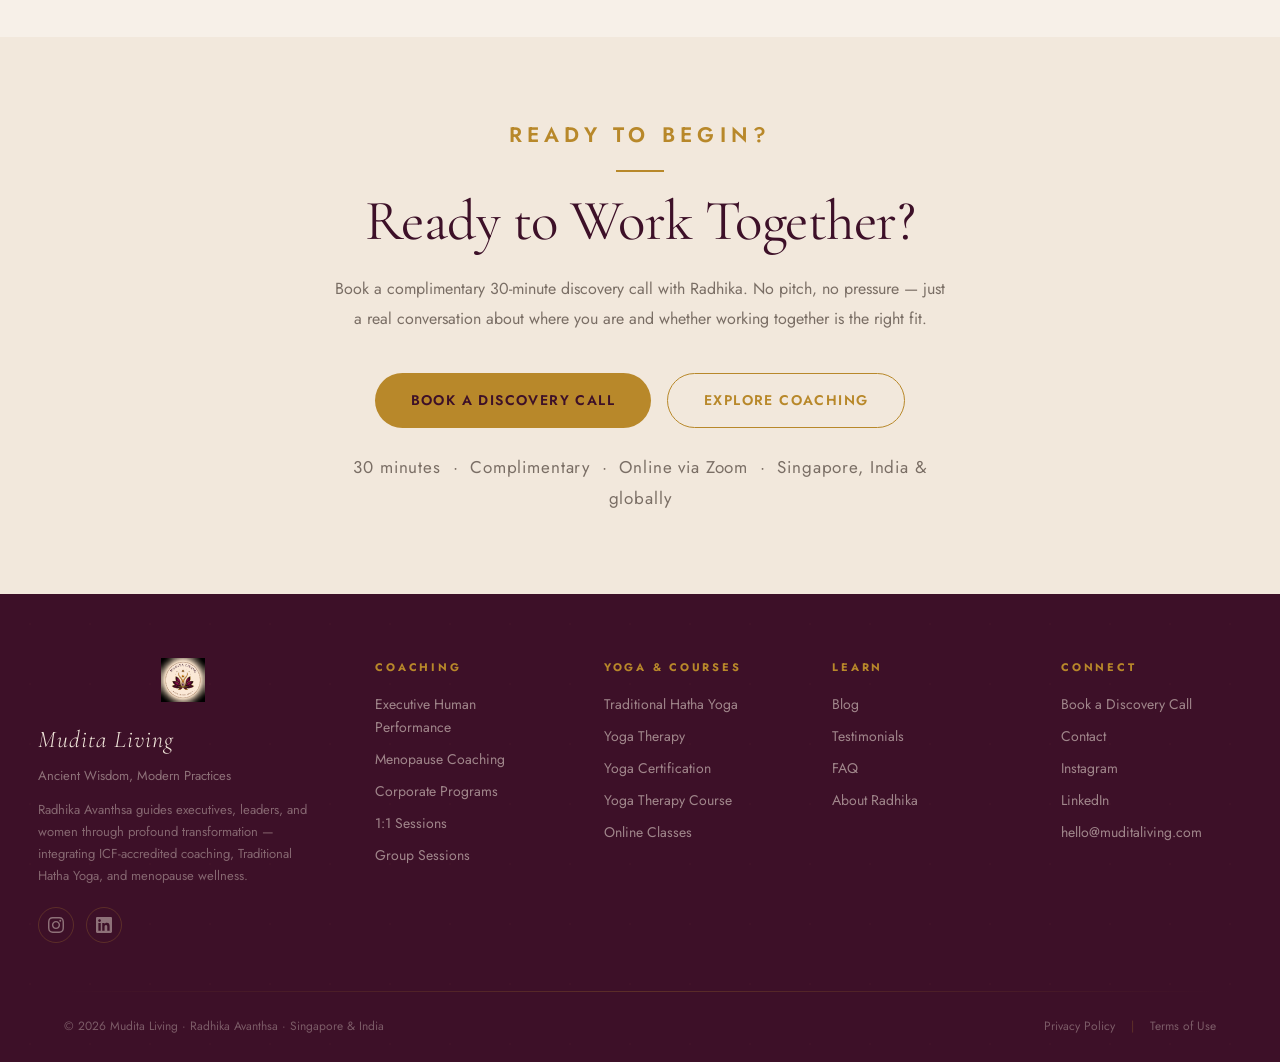
==== commit 9f1d91c5: "SEO: schema, OG tags, sitemap, robots.txt, llms.txt, performance improvements - Added JSON-LD struct" ====
--- a/pages/about.html
+++ b/pages/about.html
@@ -6,6 +6,23 @@
   <title>About Radhika Avanthsa — ICF-Accredited Coach | Mudita Living</title>
   <meta name="description" content="Meet Radhika Avanthsa — ICF-Accredited Life Coach, Executive Human Performance Coach, and Traditional Hatha Yoga Teacher based in Singapore. Ancient wisdom, modern practice." />
   <meta name="keywords" content="Radhika Avanthsa, ICF accredited life coach Singapore, executive coach Singapore, yoga teacher Singapore, menopause coach" />
+  <link rel="canonical" href="https://muditaliving.com/pages/about.html" />
+  <!-- Open Graph -->
+  <meta property="og:type" content="profile" />
+  <meta property="og:url" content="https://muditaliving.com/pages/about.html" />
+  <meta property="og:title" content="About Radhika Avanthsa — ICF-Accredited Coach | Mudita Living" />
+  <meta property="og:description" content="Meet Radhika Avanthsa — ICF-Accredited Executive Coach and Traditional Hatha Yoga Teacher based in Singapore." />
+  <meta property="og:image" content="https://muditaliving.com/assets/images/og-about.jpg" />
+  <meta property="og:site_name" content="Mudita Living" />
+  <!-- Twitter Card -->
+  <meta name="twitter:card" content="summary_large_image" />
+  <meta name="twitter:title" content="About Radhika Avanthsa — ICF-Accredited Coach" />
+  <meta name="twitter:description" content="Meet Radhika Avanthsa — ICF-Accredited Executive Coach and Traditional Hatha Yoga Teacher based in Singapore." />
+  <meta name="twitter:image" content="https://muditaliving.com/assets/images/og-about.jpg" />
+  <!-- Fonts -->
+  <link rel="preconnect" href="https://fonts.googleapis.com">
+  <link rel="preconnect" href="https://fonts.gstatic.com" crossorigin>
+  <link rel="stylesheet" href="https://fonts.googleapis.com/css2?family=Cormorant+Garamond:ital,wght@0,300;0,400;0,500;0,600;0,700;1,300;1,400;1,600&family=Jost:wght@300;400;500;600;700&display=swap">
   <link rel="stylesheet" href="../assets/global.css">
   <style>
     /* ═══════════════════════════════════════
@@ -306,6 +323,55 @@
       .hero-chips { gap: 0.4rem; }
     }
   </style>
+  <!-- Structured Data: Person -->
+  <script type="application/ld+json">
+  {
+    "@context": "https://schema.org",
+    "@type": "Person",
+    "name": "Radhika Avanthsa",
+    "url": "https://muditaliving.com/pages/about.html",
+    "email": "hello@muditaliving.com",
+    "description": "ICF-Accredited Life Coach, Executive Human Performance Coach, Traditional Hatha Yoga Teacher, and Menopause Coach based in Singapore.",
+    "jobTitle": [
+      "ICF-Accredited Executive Coach",
+      "Traditional Hatha Yoga Teacher",
+      "Menopause Coach"
+    ],
+    "address": {
+      "@type": "PostalAddress",
+      "addressLocality": "Singapore",
+      "addressCountry": "SG"
+    },
+    "worksFor": {
+      "@type": "Organization",
+      "name": "Mudita Living",
+      "url": "https://muditaliving.com"
+    },
+    "hasCredential": {
+      "@type": "EducationalOccupationalCredential",
+      "name": "ICF Accreditation",
+      "credentialCategory": "Professional Certification",
+      "recognizedBy": {
+        "@type": "Organization",
+        "name": "International Coaching Federation",
+        "url": "https://coachingfederation.org"
+      }
+    },
+    "knowsAbout": [
+      "Executive Coaching",
+      "Human Performance",
+      "Burnout Recovery",
+      "Traditional Hatha Yoga",
+      "Menopause Wellness",
+      "Yoga Therapy",
+      "Pancha Kosha Philosophy"
+    ],
+    "areaServed": [
+      { "@type": "Country", "name": "Singapore" },
+      { "@type": "Country", "name": "India" }
+    ]
+  }
+  </script>
 </head>
 <body>
 
@@ -321,7 +387,7 @@
   <div class="page-photo-hero__overlay"></div>
   <div class="page-photo-hero__content">
     <span class="section-label">Meet Radhika</span>
-    <h1>Live from the <em>inside out.</em></h1>
+    <h1>Meet Radhika <em>Avanthsa</em></h1>
     <div class="page-photo-hero__chip-row">
       <span class="page-photo-hero__chip">ICF-Accredited Life Coach</span>
       <span class="page-photo-hero__chip">Executive Human Performance Coach</span>
@@ -526,6 +592,6 @@
     })();
   </script>
 
-  <script src="../assets/nav-component.js"></script>
+  <script src="../assets/nav-component.js" defer></script>
 </body>
 </html>
--- a/assets/global.css
+++ b/assets/global.css
@@ -3,7 +3,7 @@
    Premium wellness & coaching brand
    ============================================================ */
 
-@import url('https://fonts.googleapis.com/css2?family=Cormorant+Garamond:ital,wght@0,300;0,400;0,500;0,600;0,700;1,300;1,400;1,600&family=Jost:wght@300;400;500;600;700&display=swap');
+/* Google Fonts loaded via <link> in each page <head> for performance */
 
 /* ─────────────────────────────────────────
    BRAND TOKENS
